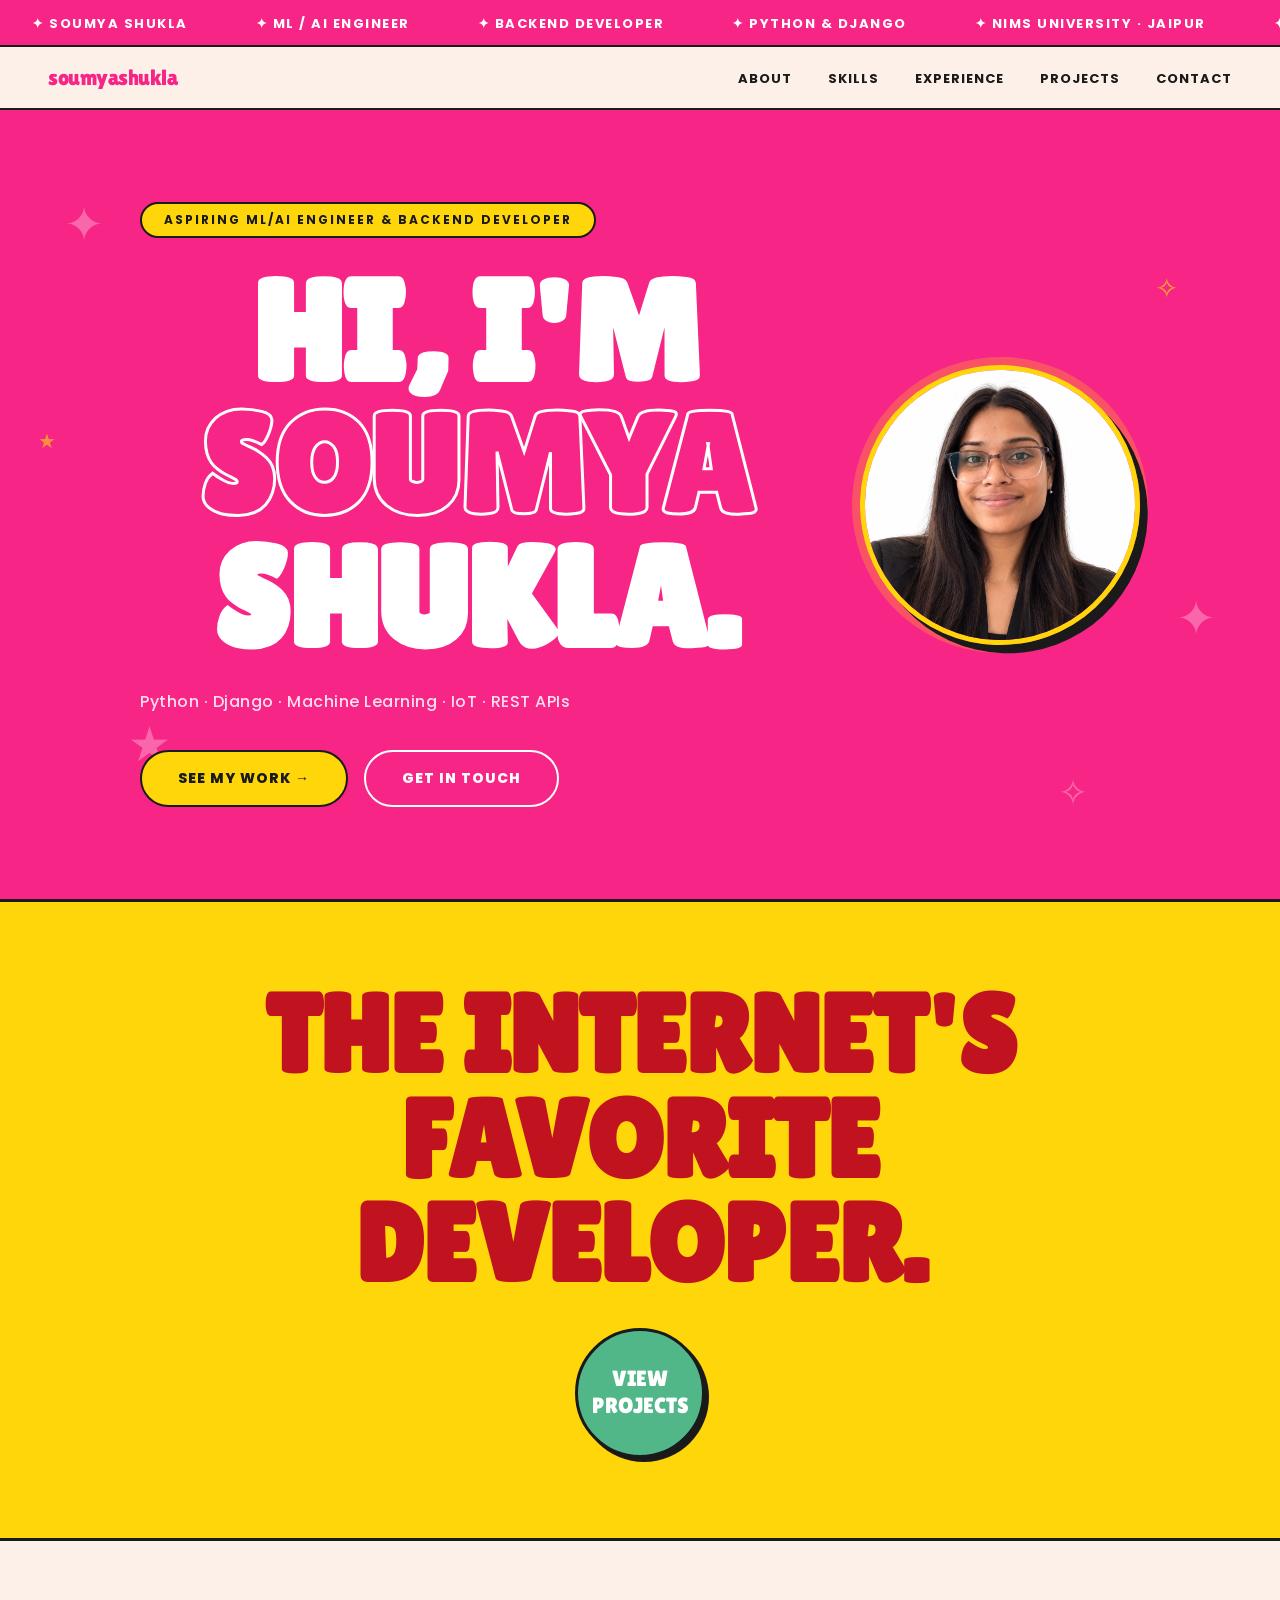
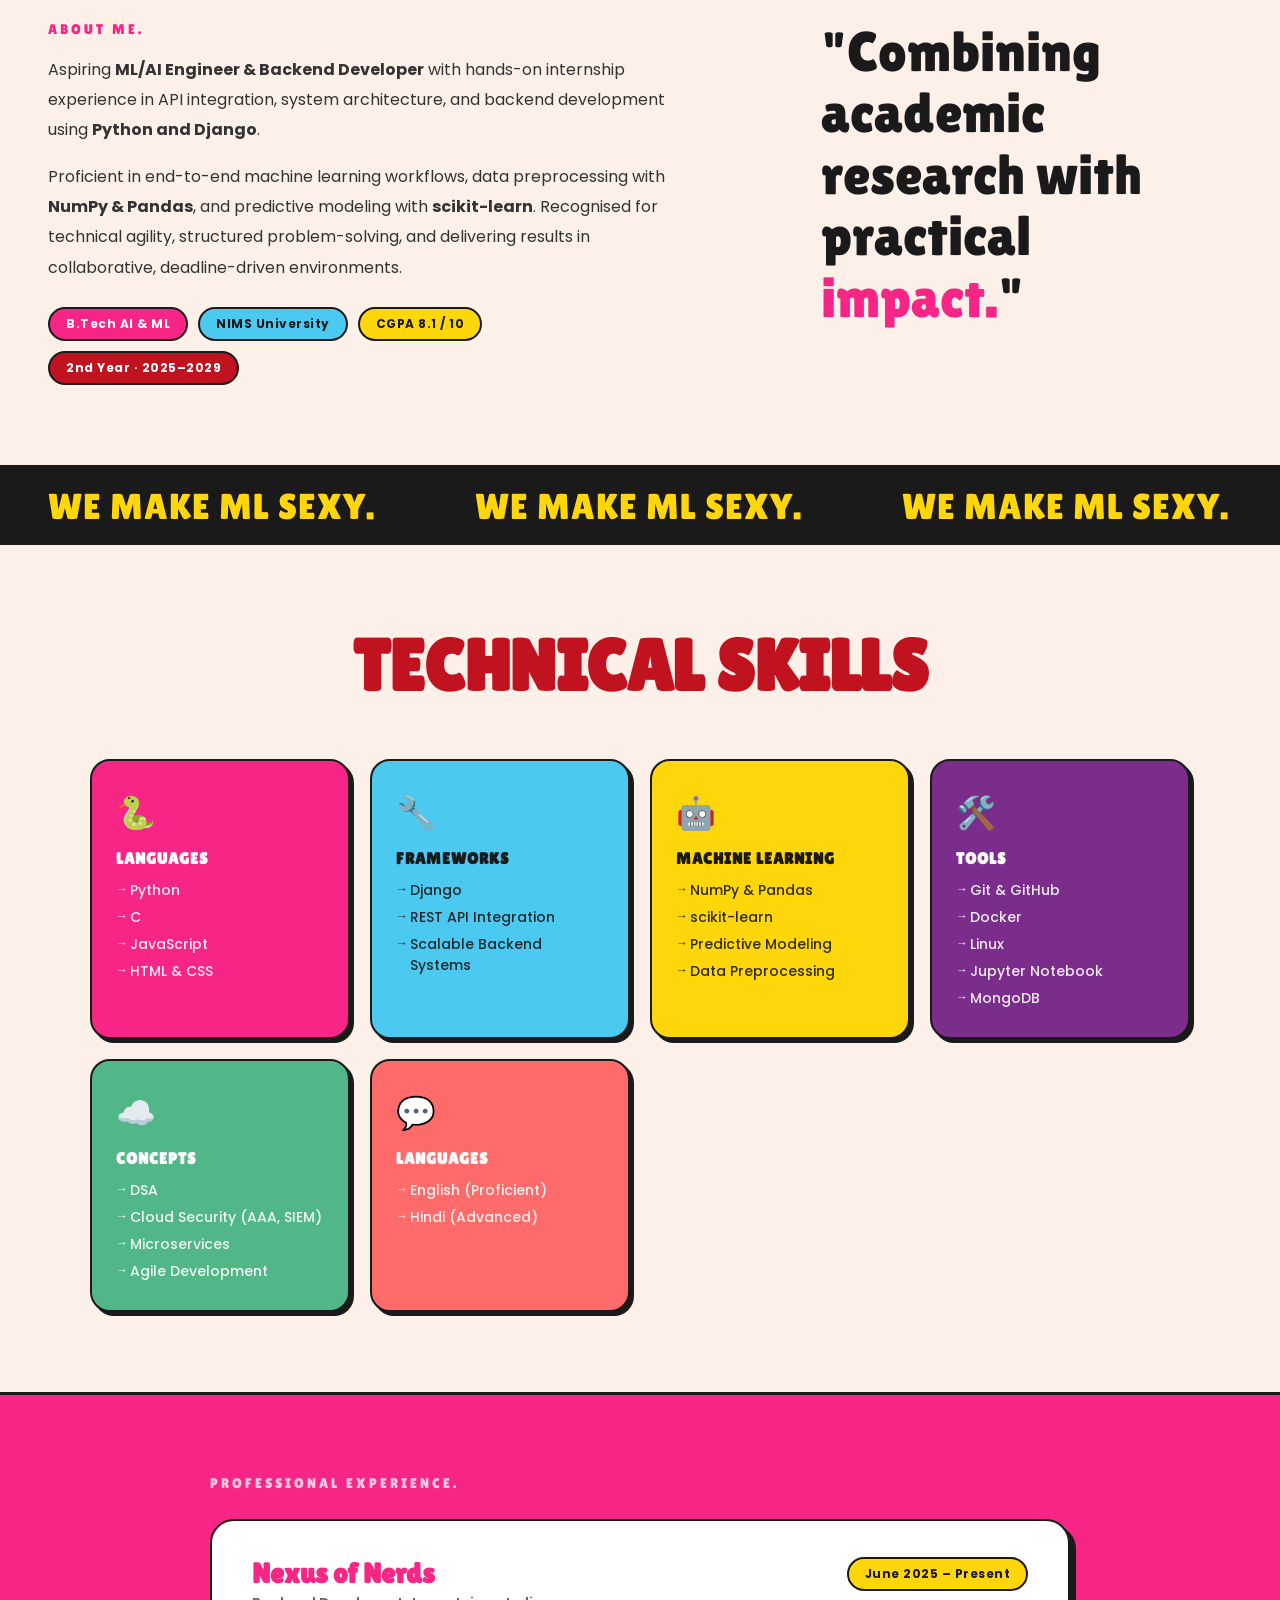
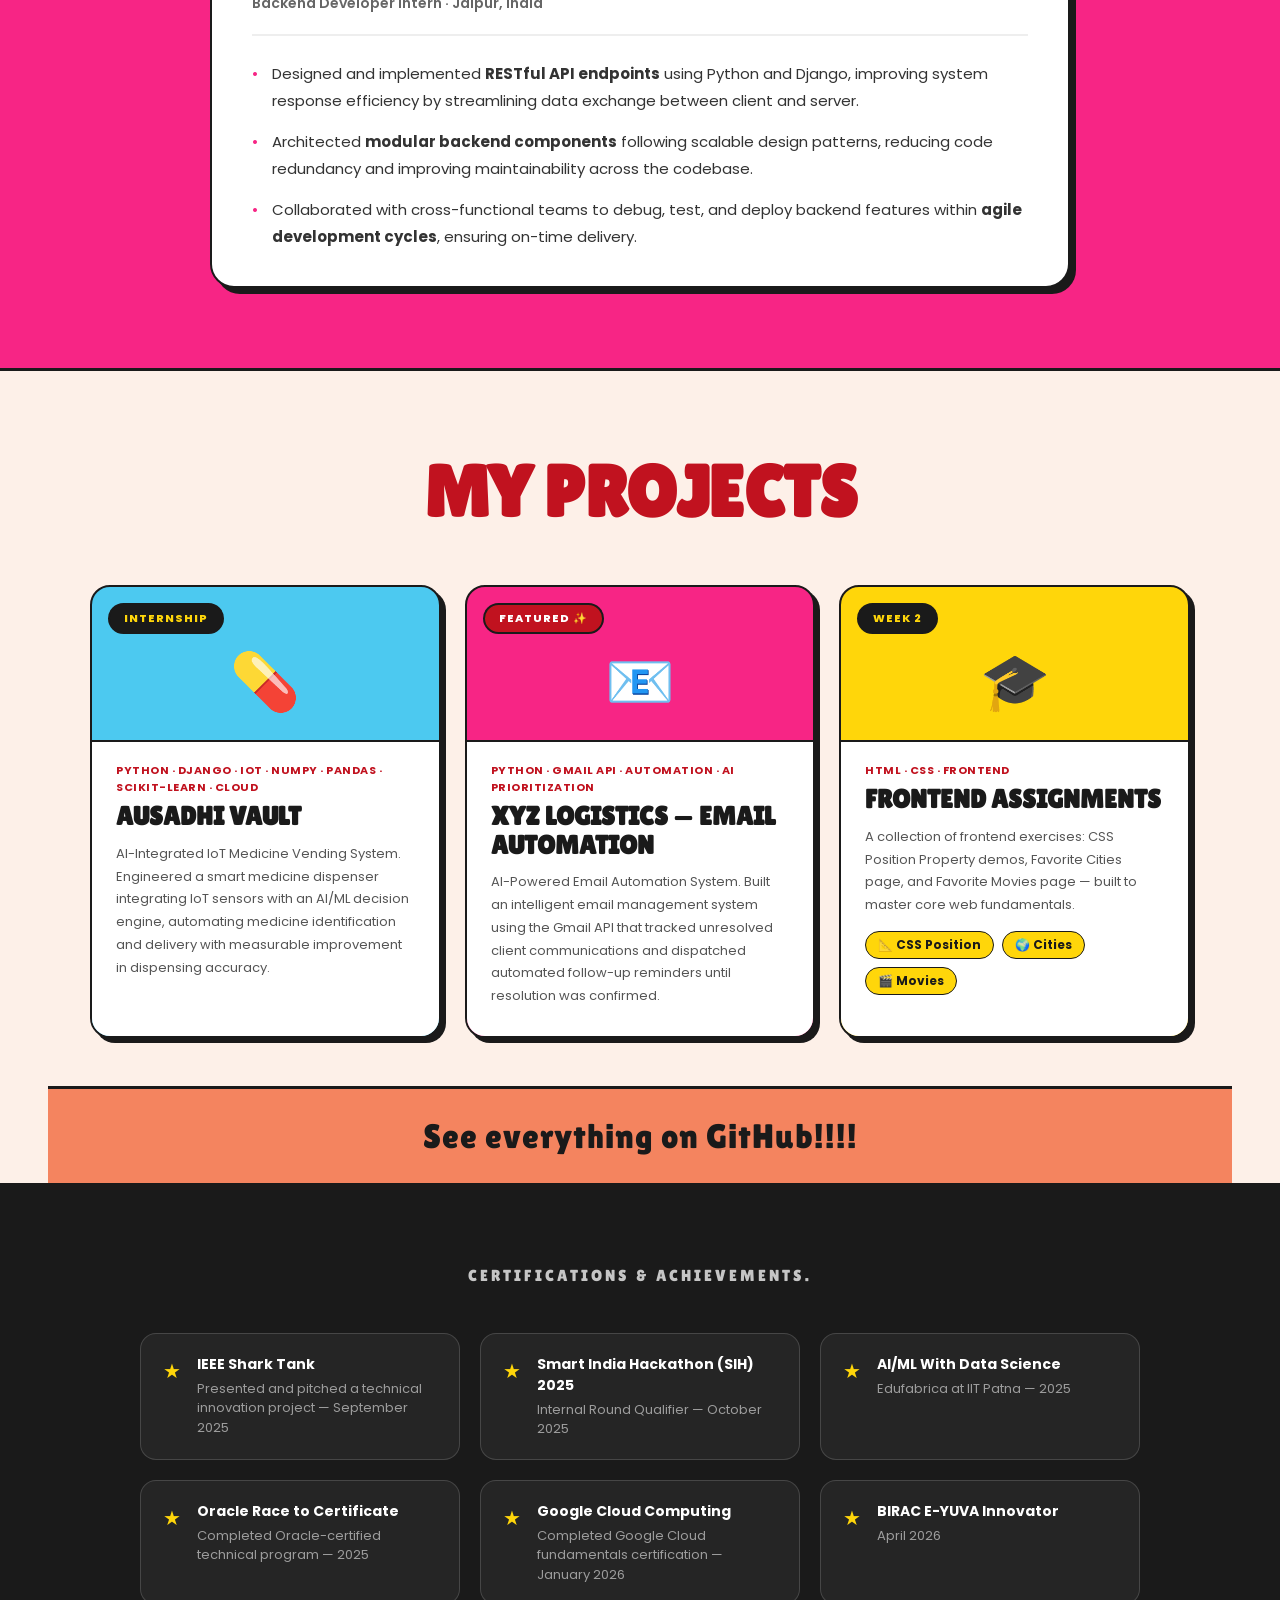
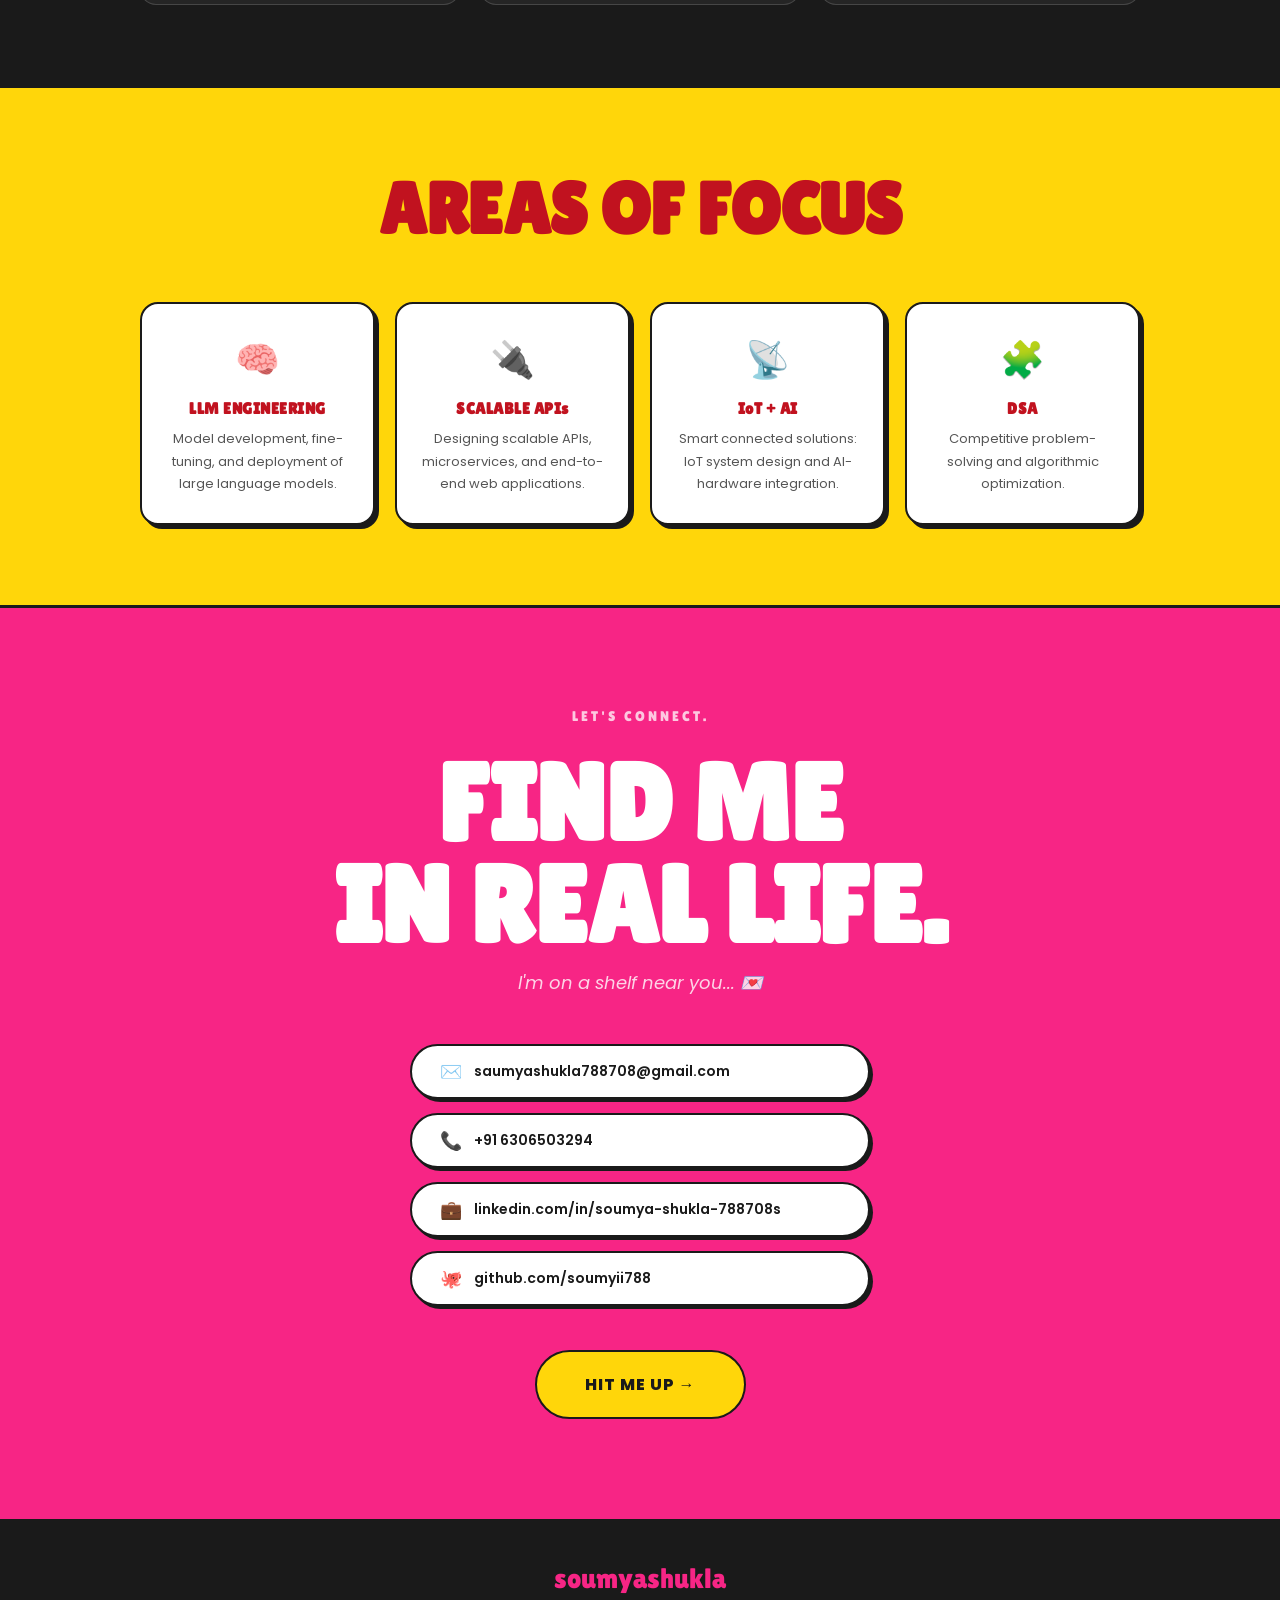
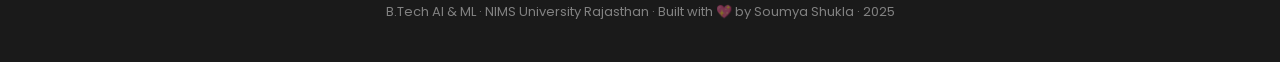
==== index.html @ 488d824e "📸 Add Soumya's profile photo to hero section" ====
<!DOCTYPE html>
<html lang="en">
<head>
    <meta charset="UTF-8">
    <meta name="viewport" content="width=device-width, initial-scale=1.0">
    <title>Soumya Shukla — ML/AI Engineer & Backend Dev</title>
    <link rel="preconnect" href="https://fonts.googleapis.com">
    <link rel="preconnect" href="https://fonts.gstatic.com" crossorigin>
    <link href="https://fonts.googleapis.com/css2?family=Lilita+One&family=Poppins:ital,wght@0,400;0,500;0,600;0,700;0,800;1,400&display=swap" rel="stylesheet">
    <link rel="stylesheet" href="StyleCss.css">
</head>
<body>

    <!-- ══ MARQUEE TICKER ══ -->
    <div class="ticker-wrap">
        <div class="ticker">
            <span>✦ SOUMYA SHUKLA</span>
            <span>✦ ML / AI ENGINEER</span>
            <span>✦ BACKEND DEVELOPER</span>
            <span>✦ PYTHON &amp; DJANGO</span>
            <span>✦ NIMS UNIVERSITY · JAIPUR</span>
            <span>✦ SIH 2025 QUALIFIER</span>
            <span>✦ IEEE SHARK TANK PRESENTER</span>
            <span>✦ SOUMYA SHUKLA</span>
            <span>✦ ML / AI ENGINEER</span>
            <span>✦ BACKEND DEVELOPER</span>
            <span>✦ PYTHON &amp; DJANGO</span>
            <span>✦ NIMS UNIVERSITY · JAIPUR</span>
            <span>✦ SIH 2025 QUALIFIER</span>
            <span>✦ IEEE SHARK TANK PRESENTER</span>
        </div>
    </div>

    <!-- ══ NAV ══ -->
    <nav class="main-nav">
        <a href="#" class="nav-logo">soumyashukla</a>
        <ul class="nav-links">
            <li><a href="#about">ABOUT</a></li>
            <li><a href="#skills">SKILLS</a></li>
            <li><a href="#experience">EXPERIENCE</a></li>
            <li><a href="#projects">PROJECTS</a></li>
            <li><a href="#contact">CONTACT</a></li>
        </ul>
    </nav>

    <!-- ══ HERO ══ -->
    <section class="hero">
        <div class="hero-inner">
            <div class="hero-content">
                <div class="hero-text">
                    <p class="hero-tag">ASPIRING ML/AI ENGINEER &amp; BACKEND DEVELOPER</p>
                    <h1 class="hero-heading">
                        <span class="line">HI, I'M</span>
                        <span class="line outline">SOUMYA</span>
                        <span class="line">SHUKLA.</span>
                    </h1>
                    <p class="hero-sub">Python · Django · Machine Learning · IoT · REST APIs</p>
                    <div class="hero-ctas">
                        <a href="#projects" class="btn-pill yellow">SEE MY WORK →</a>
                        <a href="#contact" class="btn-pill white-outline">GET IN TOUCH</a>
                    </div>
                </div>
                <div class="hero-photo-wrap">
                    <img src="soumya.png" alt="Soumya Shukla" class="hero-photo">
                </div>
            </div>
        </div>
        <div class="doodle-stars" aria-hidden="true">
            <span class="doodle d1">✦</span>
            <span class="doodle d2">✧</span>
            <span class="doodle d3">★</span>
            <span class="doodle d4">✦</span>
            <span class="doodle d5">✧</span>
            <span class="doodle d6">★</span>
        </div>
    </section>

    <!-- ══ YELLOW STATEMENT ══ -->
    <section class="statement-section">
        <h2 class="statement-heading">
            THE INTERNET'S<br>FAVORITE<br>DEVELOPER.
        </h2>
        <a href="#projects" class="shop-bubble">VIEW<br>PROJECTS</a>
    </section>

    <!-- ══ ABOUT ══ -->
    <section class="about-section" id="about">
        <div class="about-text-col">
            <p class="section-label">ABOUT ME.</p>
            <p class="about-body">
                Aspiring <strong>ML/AI Engineer &amp; Backend Developer</strong> with hands-on internship experience
                in API integration, system architecture, and backend development using <strong>Python and Django</strong>.
            </p>
            <p class="about-body">
                Proficient in end-to-end machine learning workflows, data preprocessing with
                <strong>NumPy &amp; Pandas</strong>, and predictive modeling with <strong>scikit-learn</strong>.
                Recognised for technical agility, structured problem-solving, and delivering results in
                collaborative, deadline-driven environments.
            </p>
            <div class="about-badges">
                <span class="badge pink">B.Tech AI &amp; ML</span>
                <span class="badge teal">NIMS University</span>
                <span class="badge yellow-dark">CGPA 8.1 / 10</span>
                <span class="badge red">2nd Year · 2025–2029</span>
            </div>
        </div>
        <div class="about-quote-col">
            <p class="big-quote">"Combining<br>academic<br>research with<br>practical<br><em>impact.</em>"</p>
        </div>
    </section>

    <!-- ══ DIVIDER MARQUEE ══ -->
    <div class="divider-marquee">
        <div class="divider-track">
            <span>WE MAKE ML SEXY.</span>
            <span>WE MAKE ML SEXY.</span>
            <span>WE MAKE ML SEXY.</span>
            <span>WE MAKE ML SEXY.</span>
            <span>WE MAKE ML SEXY.</span>
        </div>
    </div>

    <!-- ══ SKILLS ══ -->
    <section class="skills-section" id="skills">
        <h2 class="section-heading-dark">TECHNICAL SKILLS</h2>

        <div class="skills-grid">

            <div class="skill-card" style="--card-bg:#f72585; --card-text:#fff;">
                <div class="skill-icon">🐍</div>
                <h3>LANGUAGES</h3>
                <ul>
                    <li>Python</li>
                    <li>C</li>
                    <li>JavaScript</li>
                    <li>HTML &amp; CSS</li>
                </ul>
            </div>

            <div class="skill-card" style="--card-bg:#4cc9f0; --card-text:#1a1a1a;">
                <div class="skill-icon">🔧</div>
                <h3>FRAMEWORKS</h3>
                <ul>
                    <li>Django</li>
                    <li>REST API Integration</li>
                    <li>Scalable Backend Systems</li>
                </ul>
            </div>

            <div class="skill-card" style="--card-bg:#ffd60a; --card-text:#1a1a1a;">
                <div class="skill-icon">🤖</div>
                <h3>MACHINE LEARNING</h3>
                <ul>
                    <li>NumPy &amp; Pandas</li>
                    <li>scikit-learn</li>
                    <li>Predictive Modeling</li>
                    <li>Data Preprocessing</li>
                </ul>
            </div>

            <div class="skill-card" style="--card-bg:#7b2d8b; --card-text:#fff;">
                <div class="skill-icon">🛠️</div>
                <h3>TOOLS</h3>
                <ul>
                    <li>Git &amp; GitHub</li>
                    <li>Docker</li>
                    <li>Linux</li>
                    <li>Jupyter Notebook</li>
                    <li>MongoDB</li>
                </ul>
            </div>

            <div class="skill-card" style="--card-bg:#52b788; --card-text:#fff;">
                <div class="skill-icon">☁️</div>
                <h3>CONCEPTS</h3>
                <ul>
                    <li>DSA</li>
                    <li>Cloud Security (AAA, SIEM)</li>
                    <li>Microservices</li>
                    <li>Agile Development</li>
                </ul>
            </div>

            <div class="skill-card" style="--card-bg:#ff6b6b; --card-text:#fff;">
                <div class="skill-icon">💬</div>
                <h3>LANGUAGES</h3>
                <ul>
                    <li>English (Proficient)</li>
                    <li>Hindi (Advanced)</li>
                </ul>
            </div>

        </div>
    </section>

    <!-- ══ EXPERIENCE ══ -->
    <section class="experience-section" id="experience">
        <div class="experience-inner">
            <p class="section-label-light">PROFESSIONAL EXPERIENCE.</p>
            <div class="exp-card">
                <div class="exp-header">
                    <div>
                        <h3 class="exp-company">Nexus of Nerds</h3>
                        <p class="exp-role">Backend Developer Intern · Jaipur, India</p>
                    </div>
                    <span class="exp-date">June 2025 – Present</span>
                </div>
                <ul class="exp-bullets">
                    <li>Designed and implemented <strong>RESTful API endpoints</strong> using Python and Django, improving system response efficiency by streamlining data exchange between client and server.</li>
                    <li>Architected <strong>modular backend components</strong> following scalable design patterns, reducing code redundancy and improving maintainability across the codebase.</li>
                    <li>Collaborated with cross-functional teams to debug, test, and deploy backend features within <strong>agile development cycles</strong>, ensuring on-time delivery.</li>
                </ul>
            </div>
        </div>
    </section>

    <!-- ══ PROJECTS ══ -->
    <section class="projects-section" id="projects">
        <h2 class="section-heading-dark">MY PROJECTS</h2>
        <div class="projects-grid">

            <div class="project-card" style="--card-bg:#4cc9f0;">
                <div class="card-badge new">INTERNSHIP</div>
                <div class="card-emoji-big">💊</div>
                <div class="card-body">
                    <p class="card-sub">Python · Django · IoT · NumPy · Pandas · scikit-learn · Cloud</p>
                    <h3 class="card-title">AUSADHI VAULT</h3>
                    <p class="card-desc">AI-Integrated IoT Medicine Vending System. Engineered a smart medicine dispenser integrating IoT sensors with an AI/ML decision engine, automating medicine identification and delivery with measurable improvement in dispensing accuracy.</p>
                </div>
            </div>

            <div class="project-card" style="--card-bg:#f72585;">
                <div class="card-badge bestseller">FEATURED ✨</div>
                <div class="card-emoji-big">📧</div>
                <div class="card-body">
                    <p class="card-sub">Python · Gmail API · Automation · AI Prioritization</p>
                    <h3 class="card-title">XYZ LOGISTICS — EMAIL AUTOMATION</h3>
                    <p class="card-desc">AI-Powered Email Automation System. Built an intelligent email management system using the Gmail API that tracked unresolved client communications and dispatched automated follow-up reminders until resolution was confirmed.</p>
                </div>
            </div>

            <div class="project-card" style="--card-bg:#ffd60a;">
                <div class="card-badge new">WEEK 2</div>
                <div class="card-emoji-big">🎓</div>
                <div class="card-body">
                    <p class="card-sub">HTML · CSS · Frontend</p>
                    <h3 class="card-title">FRONTEND ASSIGNMENTS</h3>
                    <p class="card-desc">A collection of frontend exercises: CSS Position Property demos, Favorite Cities page, and Favorite Movies page — built to master core web fundamentals.</p>
                    <div class="card-links">
                        <a href="Week_2/CSSPosition.html">📐 CSS Position</a>
                        <a href="Week_2/city.html">🌍 Cities</a>
                        <a href="Week_2/Html_1.html">🎬 Movies</a>
                    </div>
                </div>
            </div>

        </div>

        <a href="https://github.com/soumyii788" target="_blank" rel="noopener noreferrer" class="btn-full-orange">
            See everything on GitHub!!!!
        </a>
    </section>

    <!-- ══ CERTIFICATIONS ══ -->
    <section class="certs-section">
        <p class="section-label-light">CERTIFICATIONS &amp; ACHIEVEMENTS.</p>
        <div class="certs-grid">
            <div class="cert-item">
                <span class="cert-star">★</span>
                <div>
                    <strong>IEEE Shark Tank</strong>
                    <p>Presented and pitched a technical innovation project — September 2025</p>
                </div>
            </div>
            <div class="cert-item">
                <span class="cert-star">★</span>
                <div>
                    <strong>Smart India Hackathon (SIH) 2025</strong>
                    <p>Internal Round Qualifier — October 2025</p>
                </div>
            </div>
            <div class="cert-item">
                <span class="cert-star">★</span>
                <div>
                    <strong>AI/ML With Data Science</strong>
                    <p>Edufabrica at IIT Patna — 2025</p>
                </div>
            </div>
            <div class="cert-item">
                <span class="cert-star">★</span>
                <div>
                    <strong>Oracle Race to Certificate</strong>
                    <p>Completed Oracle-certified technical program — 2025</p>
                </div>
            </div>
            <div class="cert-item">
                <span class="cert-star">★</span>
                <div>
                    <strong>Google Cloud Computing</strong>
                    <p>Completed Google Cloud fundamentals certification — January 2026</p>
                </div>
            </div>
            <div class="cert-item">
                <span class="cert-star">★</span>
                <div>
                    <strong>BIRAC E-YUVA Innovator</strong>
                    <p>April 2026</p>
                </div>
            </div>
        </div>
    </section>

    <!-- ══ INTERESTS ══ -->
    <section class="interests-section">
        <h2 class="section-heading-dark">AREAS OF FOCUS</h2>
        <div class="interests-grid">
            <div class="interest-card">
                <span class="interest-icon">🧠</span>
                <h4>LLM ENGINEERING</h4>
                <p>Model development, fine-tuning, and deployment of large language models.</p>
            </div>
            <div class="interest-card">
                <span class="interest-icon">🔌</span>
                <h4>SCALABLE APIs</h4>
                <p>Designing scalable APIs, microservices, and end-to-end web applications.</p>
            </div>
            <div class="interest-card">
                <span class="interest-icon">📡</span>
                <h4>IoT + AI</h4>
                <p>Smart connected solutions: IoT system design and AI-hardware integration.</p>
            </div>
            <div class="interest-card">
                <span class="interest-icon">🧩</span>
                <h4>DSA</h4>
                <p>Competitive problem-solving and algorithmic optimization.</p>
            </div>
        </div>
    </section>

    <!-- ══ CONTACT ══ -->
    <section class="contact-section" id="contact">
        <p class="section-label-light">LET'S CONNECT.</p>
        <h2 class="contact-heading">FIND ME<br>IN REAL LIFE.</h2>
        <p class="contact-sub">I'm on a shelf near you... 💌</p>
        <div class="contact-links">
            <a href="mailto:saumyashukla788708@gmail.com" class="contact-item">
                <span class="ci-icon">✉️</span>
                <span>saumyashukla788708@gmail.com</span>
            </a>
            <a href="tel:+916306503294" class="contact-item">
                <span class="ci-icon">📞</span>
                <span>+91 6306503294</span>
            </a>
            <a href="https://linkedin.com/in/soumya-shukla-788708s" target="_blank" rel="noopener noreferrer" class="contact-item">
                <span class="ci-icon">💼</span>
                <span>linkedin.com/in/soumya-shukla-788708s</span>
            </a>
            <a href="https://github.com/soumyii788" target="_blank" rel="noopener noreferrer" class="contact-item">
                <span class="ci-icon">🐙</span>
                <span>github.com/soumyii788</span>
            </a>
        </div>
        <a href="mailto:saumyashukla788708@gmail.com" class="btn-pill yellow large">HIT ME UP →</a>
    </section>

    <!-- ══ FOOTER ══ -->
    <footer class="site-footer">
        <p class="footer-logo">soumyashukla</p>
        <p class="footer-copy">B.Tech AI &amp; ML · NIMS University Rajasthan · Built with 💖 by Soumya Shukla · 2025</p>
    </footer>

</body>
</html>
---- StyleCss.css ----
/* ══════════════════════════════════════════
   SOUMYA SHUKLA PORTFOLIO
   Aesthetic: goodgirlsnacks.com energy 💅
   ══════════════════════════════════════════ */

/* ── Variables ── */
:root {
    --pink:       #f72585;
    --pink-light: #ff8fab;
    --yellow:     #ffd60a;
    --cream:      #fdf0e8;
    --dark-red:   #c1121f;
    --teal:       #4cc9f0;
    --purple:     #7b2d8b;
    --green:      #52b788;
    --dark:       #1a1a1a;
    --white:      #ffffff;
    --off-white:  #fffcf9;
}

/* ── Reset ── */
*, *::before, *::after { box-sizing: border-box; margin: 0; padding: 0; }
html { scroll-behavior: smooth; }

body {
    font-family: 'Poppins', sans-serif;
    background: var(--off-white);
    color: var(--dark);
    overflow-x: hidden;
}

/* ══ MARQUEE TICKER ══ */
.ticker-wrap {
    background: var(--pink);
    overflow: hidden;
    white-space: nowrap;
    padding: 10px 0;
    position: sticky;
    top: 0;
    z-index: 1000;
    border-bottom: 2px solid var(--dark);
}

.ticker {
    display: inline-block;
    animation: ticker-scroll 30s linear infinite;
}

.ticker span {
    font-family: 'Poppins', sans-serif;
    font-weight: 700;
    font-size: 13px;
    letter-spacing: 1.5px;
    color: var(--white);
    padding: 0 32px;
    text-transform: uppercase;
}

@keyframes ticker-scroll {
    0%   { transform: translateX(0); }
    100% { transform: translateX(-50%); }
}

/* ══ NAV ══ */
.main-nav {
    display: flex;
    align-items: center;
    justify-content: space-between;
    padding: 18px 48px;
    background: var(--cream);
    border-bottom: 2px solid var(--dark);
    position: sticky;
    top: 41px;
    z-index: 999;
}

.nav-logo {
    font-family: 'Lilita One', sans-serif;
    font-size: 22px;
    color: var(--pink);
    text-decoration: none;
    letter-spacing: -0.5px;
}

.nav-links {
    display: flex;
    list-style: none;
    gap: 36px;
}

.nav-links a {
    font-family: 'Poppins', sans-serif;
    font-weight: 700;
    font-size: 13px;
    letter-spacing: 1px;
    color: var(--dark);
    text-decoration: none;
    transition: color 0.2s;
}

.nav-links a:hover,
.nav-links a.active {
    color: var(--pink);
}

/* ══ HERO ══ */
.hero {
    background: var(--pink);
    min-height: 88vh;
    display: flex;
    align-items: center;
    justify-content: center;
    text-align: center;
    padding: 80px 24px;
    position: relative;
    overflow: hidden;
    border-bottom: 3px solid var(--dark);
}

.hero-inner {
    position: relative;
    z-index: 2;
    max-width: 1000px;
    width: 100%;
}

/* Hero flex layout with photo */
.hero-content {
    display: flex;
    align-items: center;
    justify-content: space-between;
    gap: 48px;
    flex-wrap: wrap;
}

.hero-text {
    flex: 1 1 400px;
    text-align: left;
}

/* Override text-align for hero elements when photo is present */
.hero-content .hero-tag  { text-align: left; }
.hero-content .hero-ctas { justify-content: flex-start; }

/* Photo */
.hero-photo-wrap {
    flex-shrink: 0;
    position: relative;
    z-index: 3;
}

.hero-photo {
    width: 280px;
    height: 280px;
    object-fit: cover;
    object-position: top center;
    border-radius: 50%;
    border: 5px solid var(--yellow);
    box-shadow:
        8px 8px 0 var(--dark),
        0 0 0 8px rgba(255,214,10,0.25);
    display: block;
    transform: rotate(2deg);
    transition: transform 0.3s ease;
}

.hero-photo:hover {
    transform: rotate(-2deg) scale(1.04);
}



.hero-tag {
    display: inline-block;
    background: var(--yellow);
    color: var(--dark);
    font-weight: 700;
    font-size: 12px;
    letter-spacing: 2px;
    text-transform: uppercase;
    padding: 7px 22px;
    border-radius: 99px;
    border: 2px solid var(--dark);
    margin-bottom: 28px;
}

.hero-heading {
    font-family: 'Lilita One', sans-serif;
    display: flex;
    flex-direction: column;
    align-items: center;
    line-height: 0.95;
    margin-bottom: 24px;
}

.hero-heading .line {
    font-size: clamp(64px, 14vw, 140px);
    color: var(--white);
    display: block;
    -webkit-text-stroke: 2px var(--white);
}

.hero-heading .line.outline {
    color: transparent;
    -webkit-text-stroke: 3px var(--white);
}

.hero-sub {
    font-size: 16px;
    font-weight: 500;
    color: rgba(255,255,255,0.85);
    letter-spacing: 0.5px;
    margin-bottom: 36px;
}

.hero-ctas {
    display: flex;
    gap: 16px;
    justify-content: center;
    flex-wrap: wrap;
}

/* ── Doodle Stars ── */
.doodle-stars { position: absolute; inset: 0; pointer-events: none; z-index: 1; }

.doodle {
    position: absolute;
    font-size: clamp(24px, 5vw, 48px);
    color: rgba(255,255,255,0.3);
    animation: spin-float 8s ease-in-out infinite;
}
.d1 { top: 10%; left: 5%;  animation-delay: 0s; }
.d2 { top: 20%; right: 8%; animation-delay: 1.5s; font-size: 28px; color: var(--yellow); opacity: 0.7; }
.d3 { bottom: 15%; left: 10%; animation-delay: 3s; }
.d4 { top: 60%; right: 5%; animation-delay: 2s; }
.d5 { bottom: 10%; right: 15%; animation-delay: 0.8s; font-size: 36px; }
.d6 { top: 40%; left: 3%;  animation-delay: 4s; font-size: 20px; color: var(--yellow); opacity: 0.6; }

@keyframes spin-float {
    0%,100% { transform: translateY(0) rotate(0deg); }
    50%      { transform: translateY(-20px) rotate(20deg); }
}

/* ══ BUTTONS ══ */
.btn-pill {
    display: inline-block;
    font-family: 'Poppins', sans-serif;
    font-weight: 800;
    font-size: 14px;
    letter-spacing: 1px;
    text-transform: uppercase;
    text-decoration: none;
    padding: 16px 36px;
    border-radius: 99px;
    border: 2.5px solid var(--dark);
    transition: transform 0.2s ease, box-shadow 0.2s ease;
    cursor: pointer;
}

.btn-pill.yellow {
    background: var(--yellow);
    color: var(--dark);
}

.btn-pill.pink {
    background: var(--pink);
    color: var(--white);
}

.btn-pill.white-outline {
    background: transparent;
    color: var(--white);
    border-color: var(--white);
}

.btn-pill.large {
    font-size: 16px;
    padding: 20px 48px;
}

.btn-pill:hover {
    transform: scale(1.05) translateY(-3px);
    box-shadow: 4px 4px 0 var(--dark);
}

/* Full-width orange CTA bar */
.btn-full-orange {
    display: block;
    width: 100%;
    background: #f4845f;
    color: var(--dark);
    font-family: 'Lilita One', sans-serif;
    font-size: clamp(22px, 4vw, 34px);
    letter-spacing: 1px;
    text-align: center;
    text-decoration: none;
    padding: 28px 20px;
    border-top: 3px solid var(--dark);
    transition: background 0.2s, letter-spacing 0.2s;
    margin-top: 48px;
}

.btn-full-orange:hover {
    background: #e76f51;
    letter-spacing: 2px;
}

/* ══ YELLOW STATEMENT SECTION ══ */
.statement-section {
    background: var(--yellow);
    padding: 80px 24px;
    text-align: center;
    border-bottom: 3px solid var(--dark);
    position: relative;
    display: flex;
    flex-direction: column;
    align-items: center;
    gap: 32px;
}

.statement-heading {
    font-family: 'Lilita One', sans-serif;
    font-size: clamp(52px, 11vw, 110px);
    color: var(--dark-red);
    line-height: 0.95;
    letter-spacing: -1px;
}

.shop-bubble {
    display: inline-flex;
    align-items: center;
    justify-content: center;
    width: 130px;
    height: 130px;
    border-radius: 50%;
    background: var(--green);
    border: 3px solid var(--dark);
    font-family: 'Lilita One', sans-serif;
    font-size: 22px;
    color: var(--white);
    text-align: center;
    line-height: 1.2;
    text-decoration: none;
    transition: transform 0.2s ease, box-shadow 0.2s ease;
    box-shadow: 4px 4px 0 var(--dark);
}

.shop-bubble:hover {
    transform: scale(1.08) rotate(-5deg);
    box-shadow: 6px 6px 0 var(--dark);
}

/* ══ ABOUT SECTION ══ */
.about-section {
    background: var(--cream);
    padding: 80px 48px;
    display: flex;
    gap: 60px;
    align-items: flex-start;
    border-bottom: 3px solid var(--dark);
    flex-wrap: wrap;
}

.about-text-col {
    flex: 1 1 400px;
}

.section-label {
    font-family: 'Lilita One', sans-serif;
    font-size: 14px;
    letter-spacing: 3px;
    text-transform: uppercase;
    color: var(--pink);
    margin-bottom: 18px;
}

.about-body {
    font-size: 16px;
    line-height: 1.9;
    color: #333;
    margin-bottom: 16px;
}

.about-badges {
    display: flex;
    flex-wrap: wrap;
    gap: 10px;
    margin-top: 24px;
}

.badge {
    display: inline-block;
    font-weight: 700;
    font-size: 12px;
    letter-spacing: 0.5px;
    padding: 6px 16px;
    border-radius: 99px;
    border: 2px solid var(--dark);
}

.badge.pink       { background: var(--pink);    color: var(--white); }
.badge.teal       { background: var(--teal);    color: var(--dark); }
.badge.yellow-dark { background: var(--yellow); color: var(--dark); }
.badge.red        { background: var(--dark-red); color: var(--white); }

.about-quote-col {
    flex: 1 1 280px;
    display: flex;
    align-items: center;
    justify-content: center;
}

.big-quote {
    font-family: 'Lilita One', sans-serif;
    font-size: clamp(32px, 5vw, 56px);
    line-height: 1.1;
    color: var(--dark);
}

.big-quote em {
    color: var(--pink);
    font-style: normal;
}

/* ══ DIVIDER MARQUEE ══ */
.divider-marquee {
    background: var(--dark);
    overflow: hidden;
    padding: 16px 0;
    border-top: 2px solid var(--dark);
    border-bottom: 2px solid var(--dark);
}

.divider-track {
    display: inline-block;
    white-space: nowrap;
    animation: ticker-scroll 18s linear infinite;
}

.divider-track span {
    font-family: 'Lilita One', sans-serif;
    font-size: clamp(22px, 4vw, 36px);
    color: var(--yellow);
    padding: 0 48px;
    letter-spacing: 1px;
}

/* ══ SKILLS ══ */
.skills-section {
    background: var(--cream);
    padding: 80px 48px;
    border-bottom: 3px solid var(--dark);
}

.section-heading-dark {
    font-family: 'Lilita One', sans-serif;
    font-size: clamp(36px, 7vw, 72px);
    color: var(--dark-red);
    text-align: center;
    margin-bottom: 52px;
    letter-spacing: -0.5px;
}

.skills-grid {
    display: grid;
    grid-template-columns: repeat(auto-fill, minmax(240px, 1fr));
    gap: 20px;
    max-width: 1100px;
    margin: 0 auto;
}

.skill-card {
    background: var(--card-bg, var(--pink));
    color: var(--card-text, #fff);
    border: 2.5px solid var(--dark);
    border-radius: 20px;
    padding: 28px 24px;
    text-align: left;
    box-shadow: 4px 4px 0 var(--dark);
    transition: transform 0.2s ease, box-shadow 0.2s ease;
}

.skill-card:hover {
    transform: translate(-3px, -3px);
    box-shadow: 7px 7px 0 var(--dark);
}

.skill-icon {
    font-size: 32px;
    margin-bottom: 12px;
}

.skill-card h3 {
    font-family: 'Lilita One', sans-serif;
    font-size: 16px;
    letter-spacing: 1px;
    margin-bottom: 12px;
}

.skill-card ul {
    list-style: none;
    display: flex;
    flex-direction: column;
    gap: 6px;
}

.skill-card li {
    font-size: 14px;
    font-weight: 500;
    opacity: 0.9;
    padding-left: 14px;
    position: relative;
}

.skill-card li::before {
    content: '→';
    position: absolute;
    left: 0;
    font-size: 12px;
}

/* ══ EXPERIENCE ══ */
.experience-section {
    background: var(--pink);
    padding: 80px 48px;
    border-bottom: 3px solid var(--dark);
}

.experience-inner {
    max-width: 860px;
    margin: 0 auto;
}

.section-label-light {
    font-family: 'Lilita One', sans-serif;
    font-size: 14px;
    letter-spacing: 3px;
    text-transform: uppercase;
    color: rgba(255,255,255,0.75);
    margin-bottom: 28px;
    display: block;
}

.exp-card {
    background: var(--white);
    border: 2.5px solid var(--dark);
    border-radius: 24px;
    padding: 36px 40px;
    box-shadow: 6px 6px 0 var(--dark);
}

.exp-header {
    display: flex;
    justify-content: space-between;
    align-items: flex-start;
    flex-wrap: wrap;
    gap: 12px;
    margin-bottom: 24px;
    padding-bottom: 20px;
    border-bottom: 2px solid #eee;
}

.exp-company {
    font-family: 'Lilita One', sans-serif;
    font-size: 28px;
    color: var(--pink);
}

.exp-role {
    font-size: 14px;
    font-weight: 600;
    color: #666;
    margin-top: 4px;
}

.exp-date {
    display: inline-block;
    background: var(--yellow);
    color: var(--dark);
    font-weight: 700;
    font-size: 12px;
    letter-spacing: 0.5px;
    padding: 6px 16px;
    border-radius: 99px;
    border: 2px solid var(--dark);
    white-space: nowrap;
    flex-shrink: 0;
}

.exp-bullets {
    list-style: none;
    display: flex;
    flex-direction: column;
    gap: 14px;
}

.exp-bullets li {
    font-size: 15px;
    line-height: 1.8;
    color: #333;
    padding-left: 20px;
    position: relative;
}

.exp-bullets li::before {
    content: '•';
    position: absolute;
    left: 0;
    color: var(--pink);
    font-size: 18px;
    line-height: 1.5;
}

/* ══ PROJECTS ══ */
.projects-section {
    background: var(--cream);
    padding: 80px 48px 0;
    border-bottom: 3px solid var(--dark);
}

.projects-grid {
    display: grid;
    grid-template-columns: repeat(auto-fill, minmax(300px, 1fr));
    gap: 24px;
    max-width: 1100px;
    margin: 0 auto;
}

.project-card {
    background: var(--card-bg, var(--teal));
    border: 2.5px solid var(--dark);
    border-radius: 20px;
    padding: 0;
    overflow: hidden;
    box-shadow: 5px 5px 0 var(--dark);
    transition: transform 0.2s ease, box-shadow 0.2s ease;
    text-decoration: none;
    color: var(--dark);
    display: flex;
    flex-direction: column;
    position: relative;
}

.project-card:hover {
    transform: translate(-4px, -4px);
    box-shadow: 9px 9px 0 var(--dark);
}

.card-badge {
    position: absolute;
    top: 16px;
    left: 16px;
    font-family: 'Poppins', sans-serif;
    font-weight: 800;
    font-size: 11px;
    letter-spacing: 1px;
    text-transform: uppercase;
    padding: 5px 14px;
    border-radius: 99px;
    border: 2px solid var(--dark);
    z-index: 2;
}

.card-badge.new {
    background: var(--dark);
    color: var(--yellow);
}

.card-badge.bestseller {
    background: var(--dark-red);
    color: var(--white);
}

.card-emoji-big {
    font-size: 56px;
    text-align: center;
    padding: 52px 24px 16px;
}

.card-body {
    background: var(--white);
    border-top: 2.5px solid var(--dark);
    padding: 20px 24px 28px;
    flex: 1;
}

.card-sub {
    font-size: 11px;
    font-weight: 700;
    letter-spacing: 0.5px;
    color: var(--dark-red);
    text-transform: uppercase;
    margin-bottom: 6px;
}

.card-title {
    font-family: 'Lilita One', sans-serif;
    font-size: clamp(20px, 3vw, 26px);
    color: var(--dark);
    line-height: 1.1;
    margin-bottom: 12px;
}

.card-desc {
    font-size: 13px;
    line-height: 1.75;
    color: #555;
}

.card-links {
    display: flex;
    flex-wrap: wrap;
    gap: 8px;
    margin-top: 14px;
}

.card-links a {
    font-size: 12px;
    font-weight: 700;
    color: var(--dark);
    background: var(--yellow);
    padding: 4px 12px;
    border-radius: 99px;
    border: 1.5px solid var(--dark);
    text-decoration: none;
    transition: background 0.2s;
}

.card-links a:hover {
    background: var(--pink);
    color: var(--white);
}

/* ══ CERTIFICATIONS ══ */
.certs-section {
    background: var(--dark);
    padding: 80px 48px;
    border-bottom: 3px solid var(--dark);
}

.certs-section .section-label-light {
    text-align: center;
    font-size: 16px;
    margin-bottom: 48px;
}

.certs-grid {
    display: grid;
    grid-template-columns: repeat(auto-fill, minmax(300px, 1fr));
    gap: 20px;
    max-width: 1000px;
    margin: 0 auto;
}

.cert-item {
    display: flex;
    align-items: flex-start;
    gap: 16px;
    background: rgba(255,255,255,0.05);
    border: 1.5px solid rgba(255,255,255,0.15);
    border-radius: 16px;
    padding: 20px 22px;
    transition: background 0.2s, border-color 0.2s;
}

.cert-item:hover {
    background: rgba(247, 37, 133, 0.15);
    border-color: var(--pink);
}

.cert-star {
    font-size: 20px;
    color: var(--yellow);
    flex-shrink: 0;
    margin-top: 2px;
}

.cert-item strong {
    display: block;
    font-size: 14px;
    font-weight: 700;
    color: var(--white);
    margin-bottom: 4px;
}

.cert-item p {
    font-size: 13px;
    color: rgba(255,255,255,0.55);
    line-height: 1.5;
}

/* ══ INTERESTS ══ */
.interests-section {
    background: var(--yellow);
    padding: 80px 48px;
    border-bottom: 3px solid var(--dark);
}

.interests-grid {
    display: grid;
    grid-template-columns: repeat(auto-fill, minmax(220px, 1fr));
    gap: 20px;
    max-width: 1000px;
    margin: 0 auto;
}

.interest-card {
    background: var(--white);
    border: 2.5px solid var(--dark);
    border-radius: 18px;
    padding: 28px 22px;
    text-align: center;
    box-shadow: 4px 4px 0 var(--dark);
    transition: transform 0.2s ease, box-shadow 0.2s ease;
}

.interest-card:hover {
    transform: translate(-3px, -3px);
    box-shadow: 7px 7px 0 var(--dark);
}

.interest-icon {
    font-size: 36px;
    display: block;
    margin-bottom: 12px;
}

.interest-card h4 {
    font-family: 'Lilita One', sans-serif;
    font-size: 16px;
    color: var(--dark-red);
    letter-spacing: 0.5px;
    margin-bottom: 10px;
}

.interest-card p {
    font-size: 13px;
    line-height: 1.7;
    color: #555;
}

/* ══ CONTACT ══ */
.contact-section {
    background: var(--pink);
    padding: 100px 24px;
    text-align: center;
    border-bottom: 3px solid var(--dark);
}

.contact-heading {
    font-family: 'Lilita One', sans-serif;
    font-size: clamp(52px, 11vw, 108px);
    color: var(--white);
    line-height: 0.95;
    margin: 16px 0 12px;
}

.contact-sub {
    font-size: 18px;
    color: rgba(255,255,255,0.8);
    font-style: italic;
    margin-bottom: 48px;
}

.contact-links {
    display: flex;
    flex-direction: column;
    gap: 14px;
    align-items: center;
    margin-bottom: 44px;
}

.contact-item {
    display: flex;
    align-items: center;
    gap: 12px;
    background: var(--white);
    border: 2px solid var(--dark);
    border-radius: 99px;
    padding: 12px 28px;
    font-size: 14px;
    font-weight: 600;
    color: var(--dark);
    text-decoration: none;
    box-shadow: 3px 3px 0 var(--dark);
    transition: transform 0.2s, box-shadow 0.2s, background 0.2s;
    max-width: 460px;
    width: 100%;
}

.contact-item:hover {
    transform: translate(-2px, -2px);
    box-shadow: 5px 5px 0 var(--dark);
    background: var(--yellow);
}

.ci-icon { font-size: 18px; }

/* ══ FOOTER ══ */
.site-footer {
    background: var(--dark);
    padding: 40px 48px;
    text-align: center;
}

.footer-logo {
    font-family: 'Lilita One', sans-serif;
    font-size: 28px;
    color: var(--pink);
    margin-bottom: 8px;
}

.footer-copy {
    font-size: 13px;
    color: rgba(255,255,255,0.45);
}

/* ══ RESPONSIVE ══ */
@media (max-width: 768px) {
    .main-nav { padding: 14px 20px; }
    .nav-links { gap: 18px; }
    .nav-links a { font-size: 11px; }

    .hero { min-height: auto; padding: 60px 20px; }

    .hero-content { flex-direction: column-reverse; align-items: center; text-align: center; }
    .hero-text { text-align: center; }
    .hero-content .hero-tag  { text-align: center; }
    .hero-content .hero-ctas { justify-content: center; }
    .hero-photo { width: 200px; height: 200px; }


    .about-section {
        flex-direction: column;
        padding: 60px 24px;
    }
    .about-quote-col { display: none; }

    .skills-section,
    .projects-section,
    .certs-section,
    .interests-section,
    .experience-section { padding: 60px 20px; }

    .exp-card { padding: 24px 20px; }

    .contact-section { padding: 70px 20px; }
    .contact-item { font-size: 13px; padding: 10px 20px; }
}
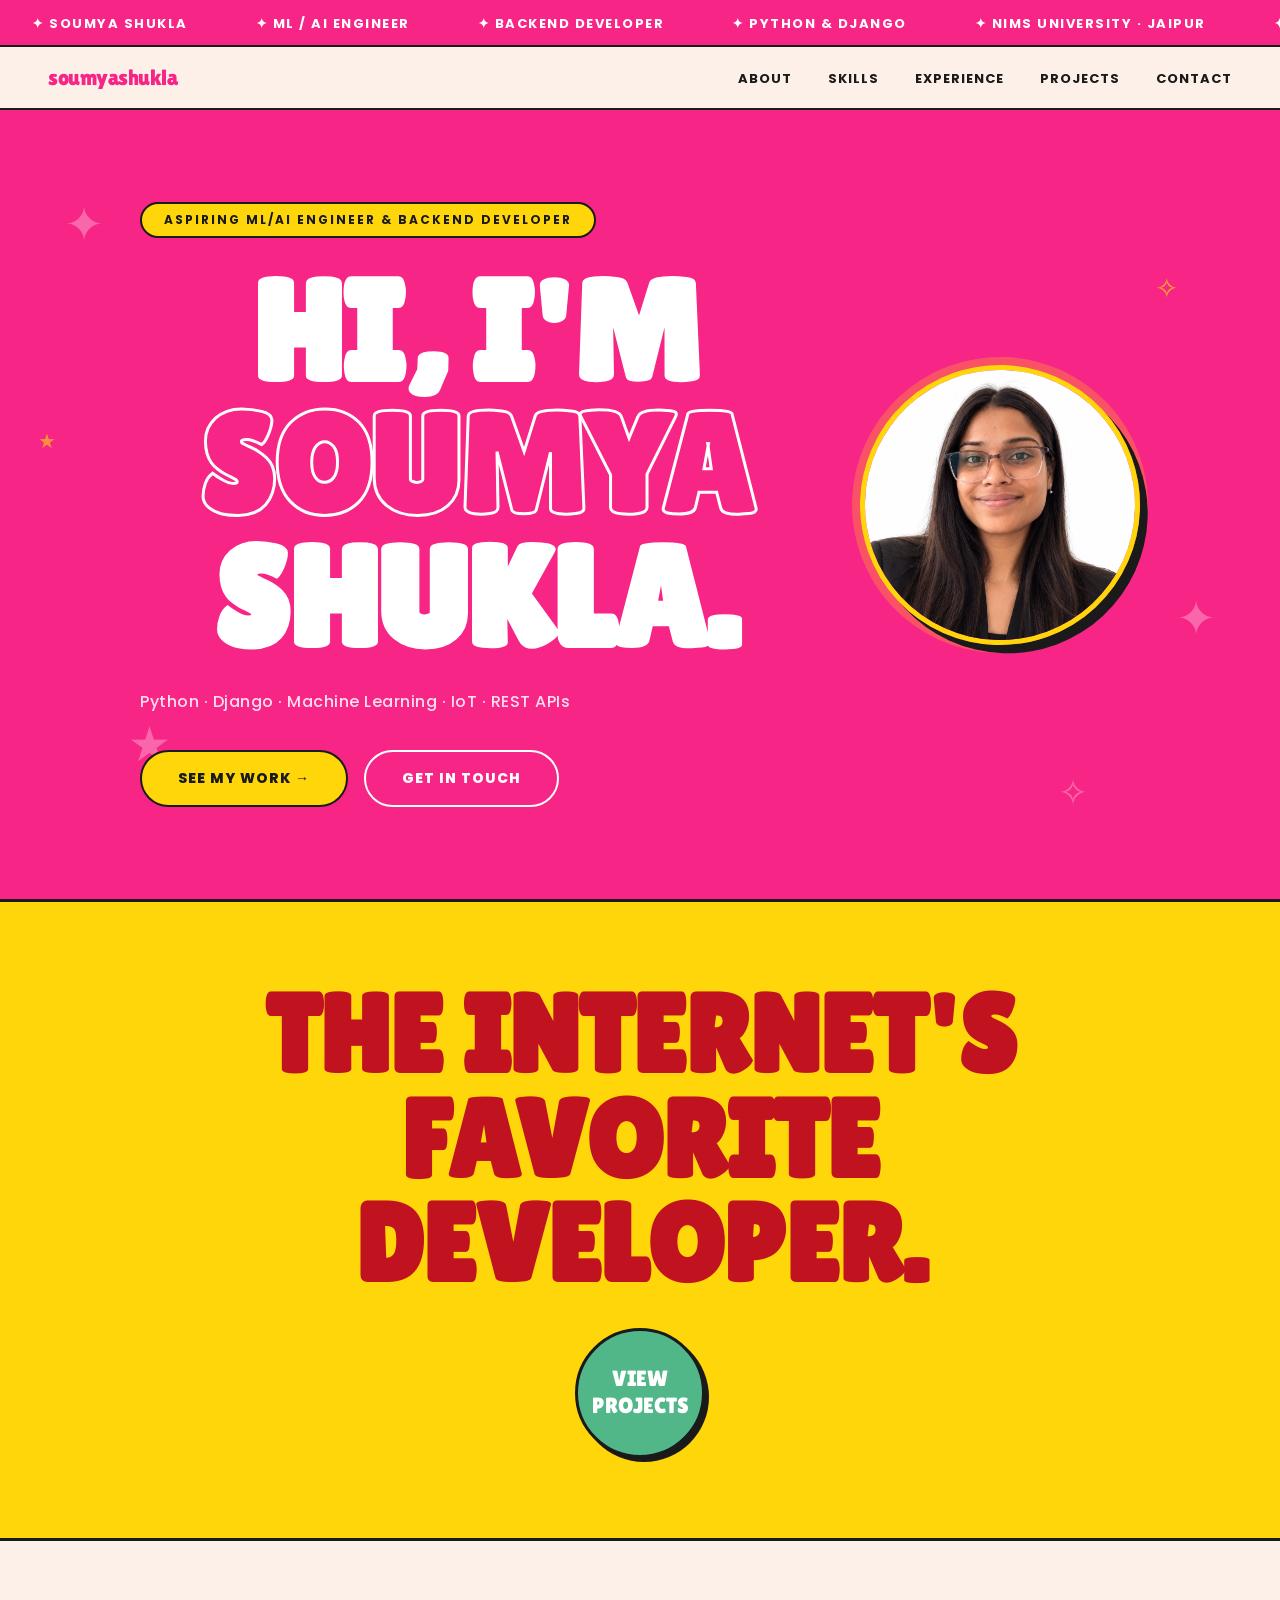
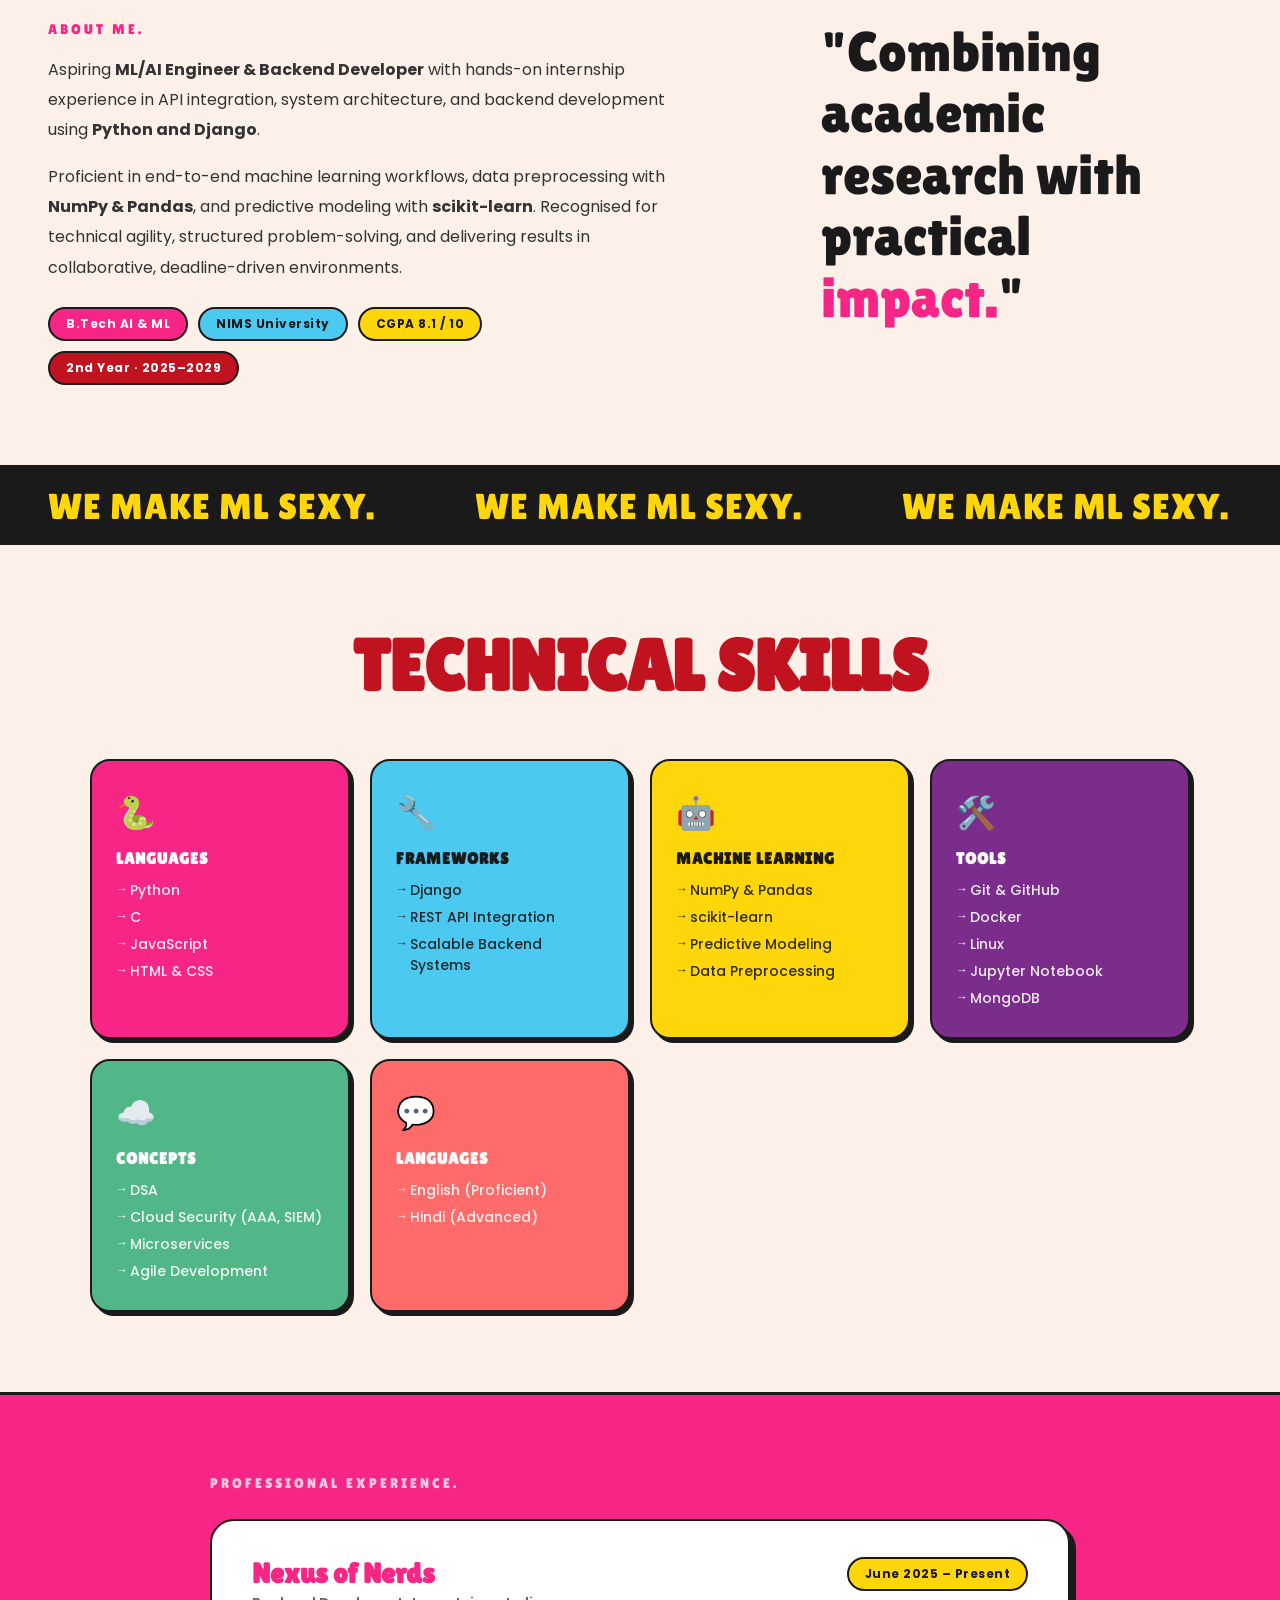
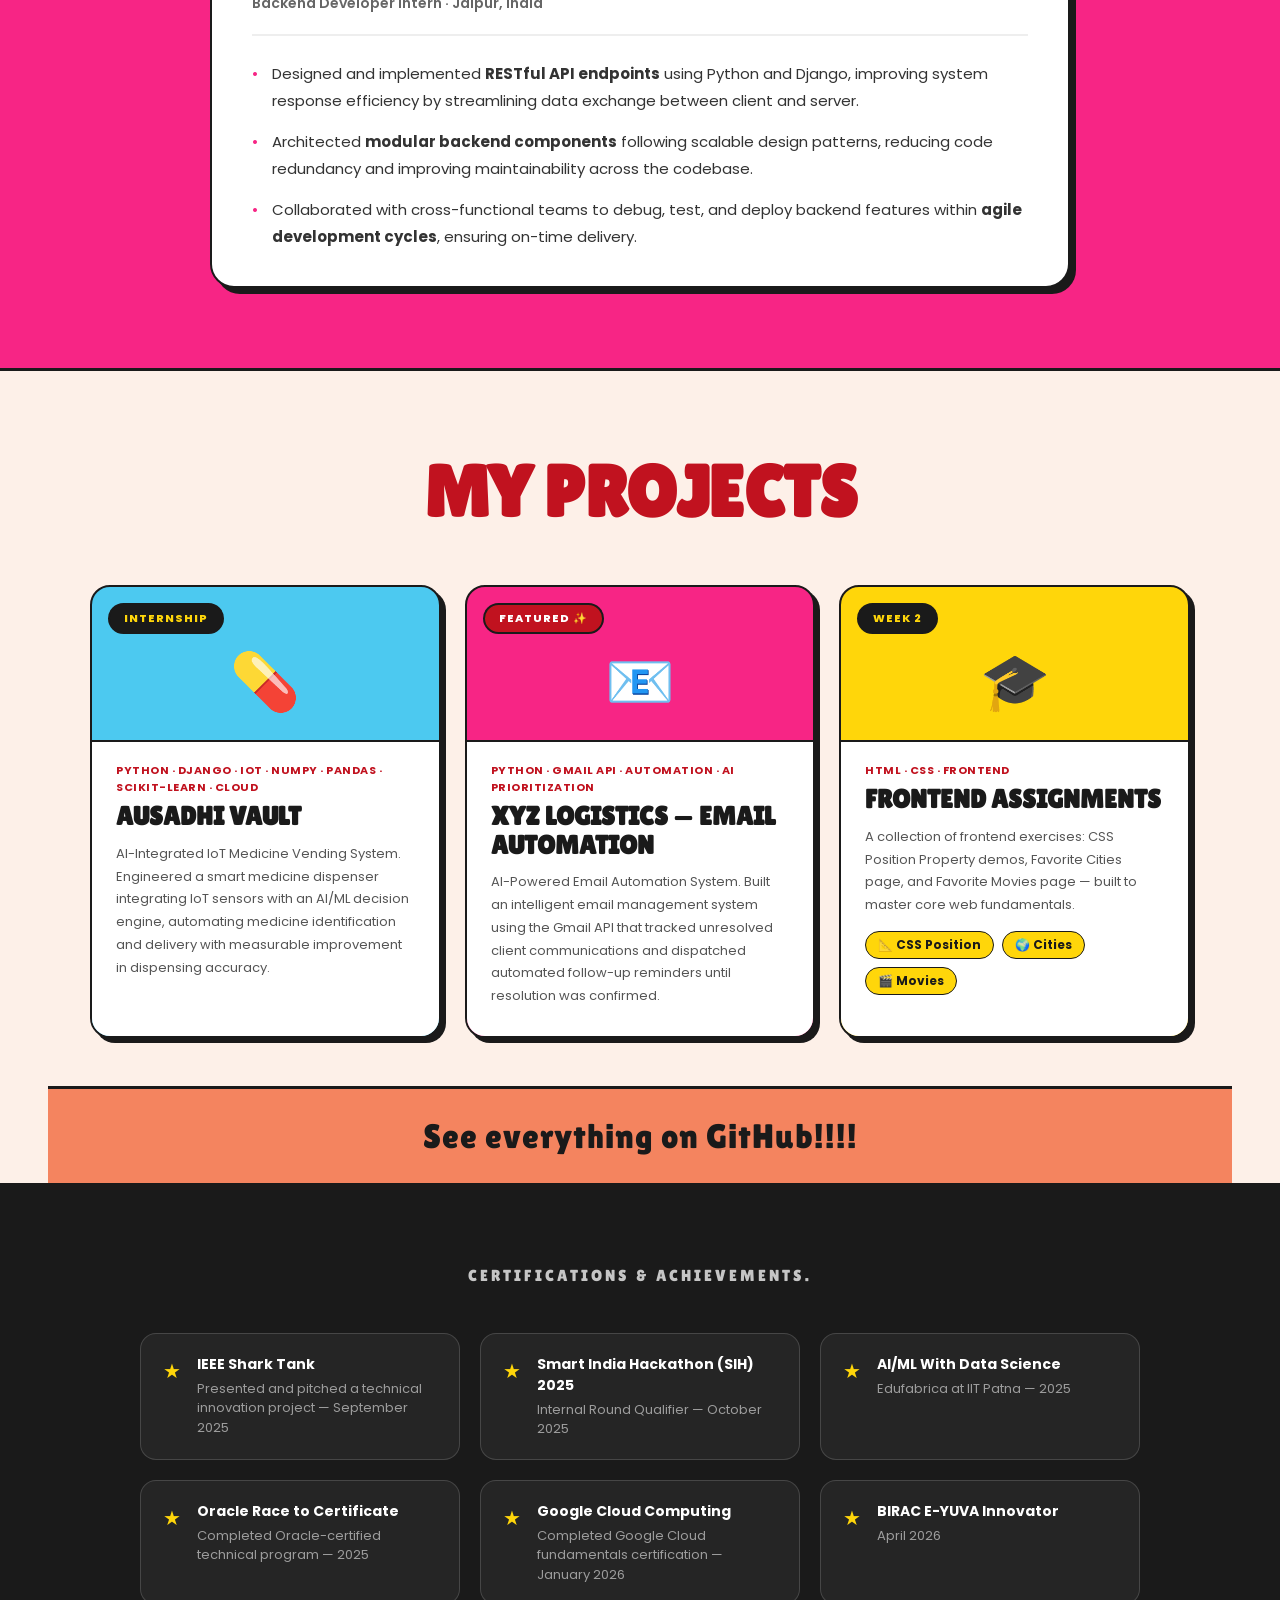
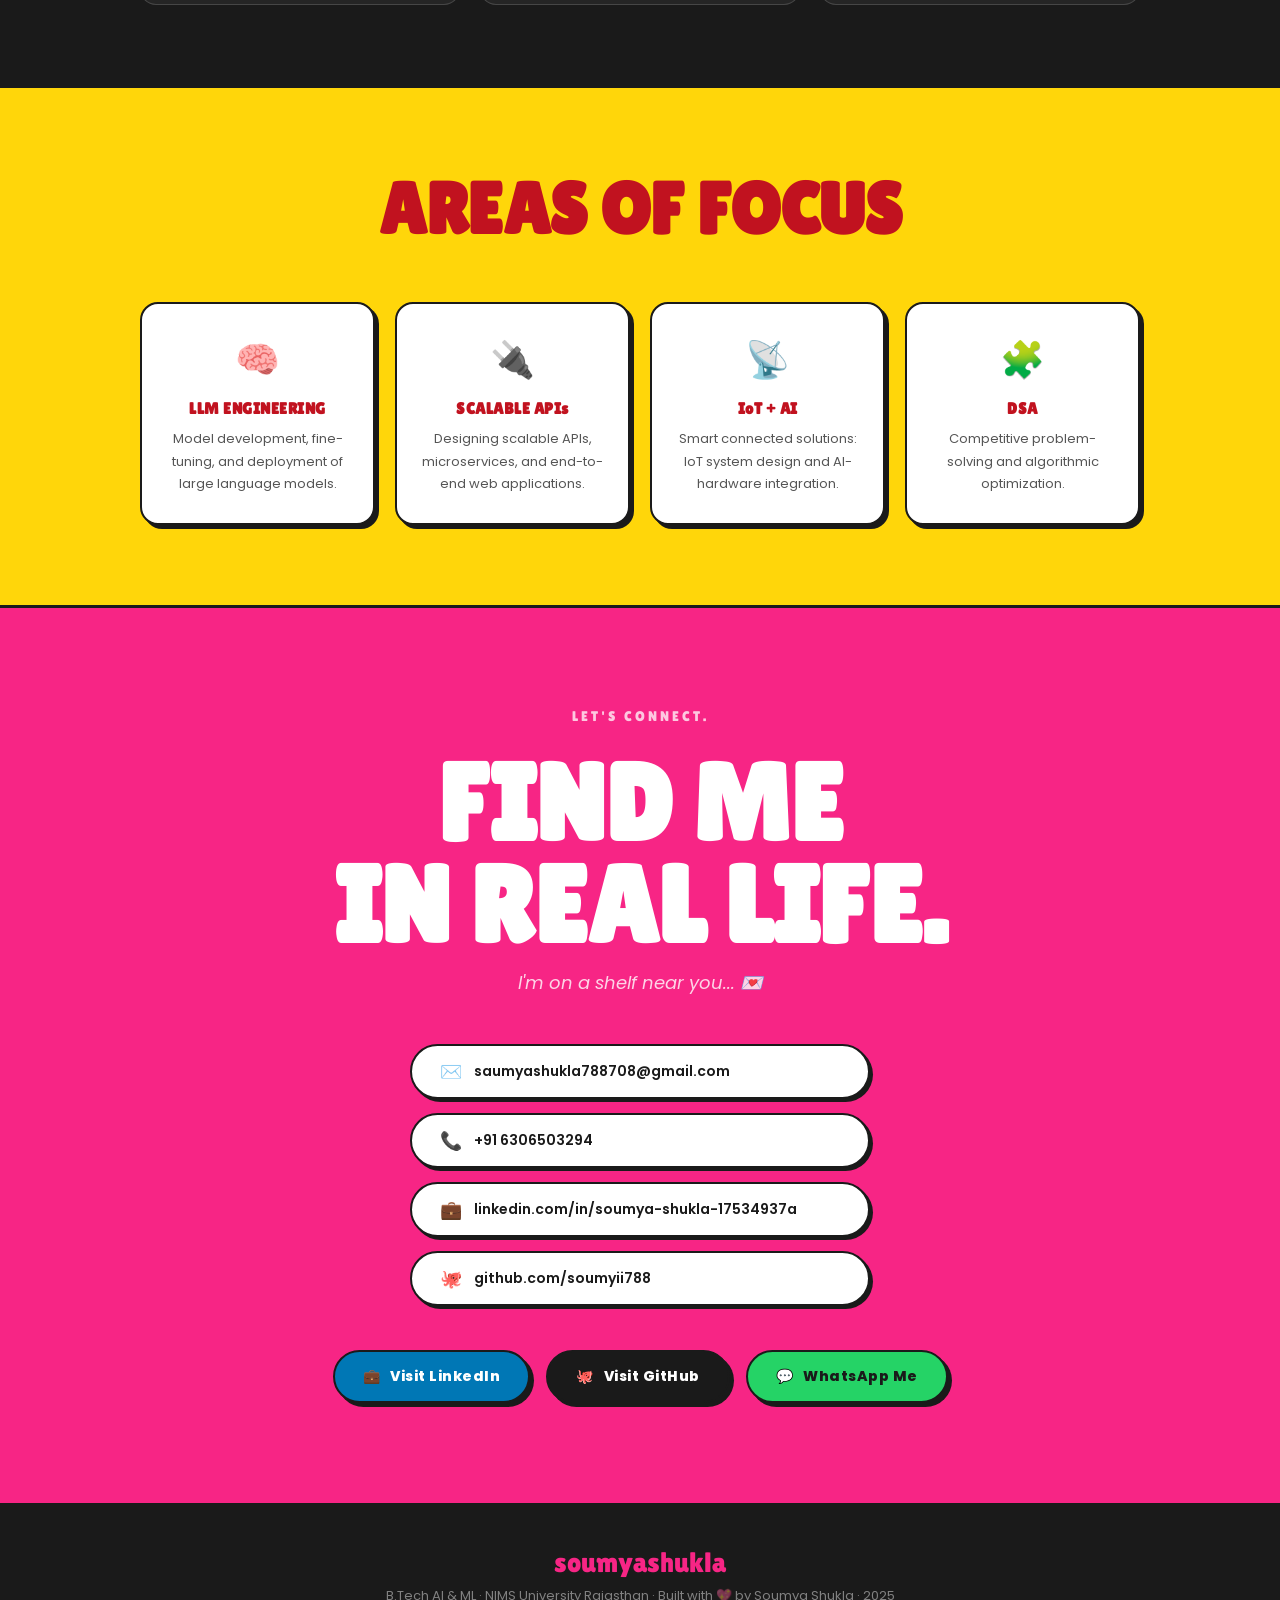
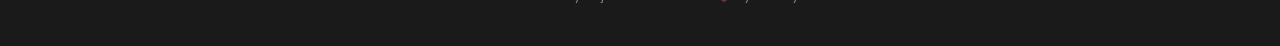
==== commit 5ed90759: "🔗 Fix LinkedIn URL + add LinkedIn, GitHub & WhatsApp buttons - Fixed LinkedIn URL to linkedin.com/in" ====
--- a/index.html
+++ b/index.html
@@ -351,16 +351,28 @@
                 <span class="ci-icon">📞</span>
                 <span>+91 6306503294</span>
             </a>
-            <a href="https://linkedin.com/in/soumya-shukla-788708s" target="_blank" rel="noopener noreferrer" class="contact-item">
+            <a href="https://www.linkedin.com/in/soumya-shukla-17534937a" target="_blank" rel="noopener noreferrer" class="contact-item">
                 <span class="ci-icon">💼</span>
-                <span>linkedin.com/in/soumya-shukla-788708s</span>
+                <span>linkedin.com/in/soumya-shukla-17534937a</span>
             </a>
             <a href="https://github.com/soumyii788" target="_blank" rel="noopener noreferrer" class="contact-item">
                 <span class="ci-icon">🐙</span>
                 <span>github.com/soumyii788</span>
             </a>
         </div>
-        <a href="mailto:saumyashukla788708@gmail.com" class="btn-pill yellow large">HIT ME UP →</a>
+
+        <!-- Social Buttons -->
+        <div class="social-btns">
+            <a href="https://www.linkedin.com/in/soumya-shukla-17534937a" target="_blank" rel="noopener noreferrer" class="social-btn linkedin">
+                <span>💼</span> Visit LinkedIn
+            </a>
+            <a href="https://github.com/soumyii788" target="_blank" rel="noopener noreferrer" class="social-btn github">
+                <span>🐙</span> Visit GitHub
+            </a>
+            <a href="https://wa.me/916306503294?text=hey%20soumya%20!!" target="_blank" rel="noopener noreferrer" class="social-btn whatsapp">
+                <span>💬</span> WhatsApp Me
+            </a>
+        </div>
     </section>
 
     <!-- ══ FOOTER ══ -->
--- a/StyleCss.css
+++ b/StyleCss.css
@@ -896,6 +896,42 @@
 
 .ci-icon { font-size: 18px; }
 
+/* Social Buttons */
+.social-btns {
+    display: flex;
+    gap: 16px;
+    justify-content: center;
+    flex-wrap: wrap;
+    margin-top: 36px;
+}
+
+.social-btn {
+    display: inline-flex;
+    align-items: center;
+    gap: 10px;
+    font-family: 'Poppins', sans-serif;
+    font-weight: 800;
+    font-size: 14px;
+    letter-spacing: 0.5px;
+    text-decoration: none;
+    padding: 14px 28px;
+    border-radius: 99px;
+    border: 2.5px solid var(--dark);
+    box-shadow: 4px 4px 0 var(--dark);
+    transition: transform 0.2s ease, box-shadow 0.2s ease;
+}
+
+.social-btn:hover {
+    transform: translate(-3px, -3px);
+    box-shadow: 7px 7px 0 var(--dark);
+}
+
+.social-btn.linkedin  { background: #0077b5; color: var(--white); }
+.social-btn.github    { background: var(--dark); color: var(--white); }
+.social-btn.whatsapp  { background: #25d366; color: var(--dark); }
+
+
+
 /* ══ FOOTER ══ */
 .site-footer {
     background: var(--dark);
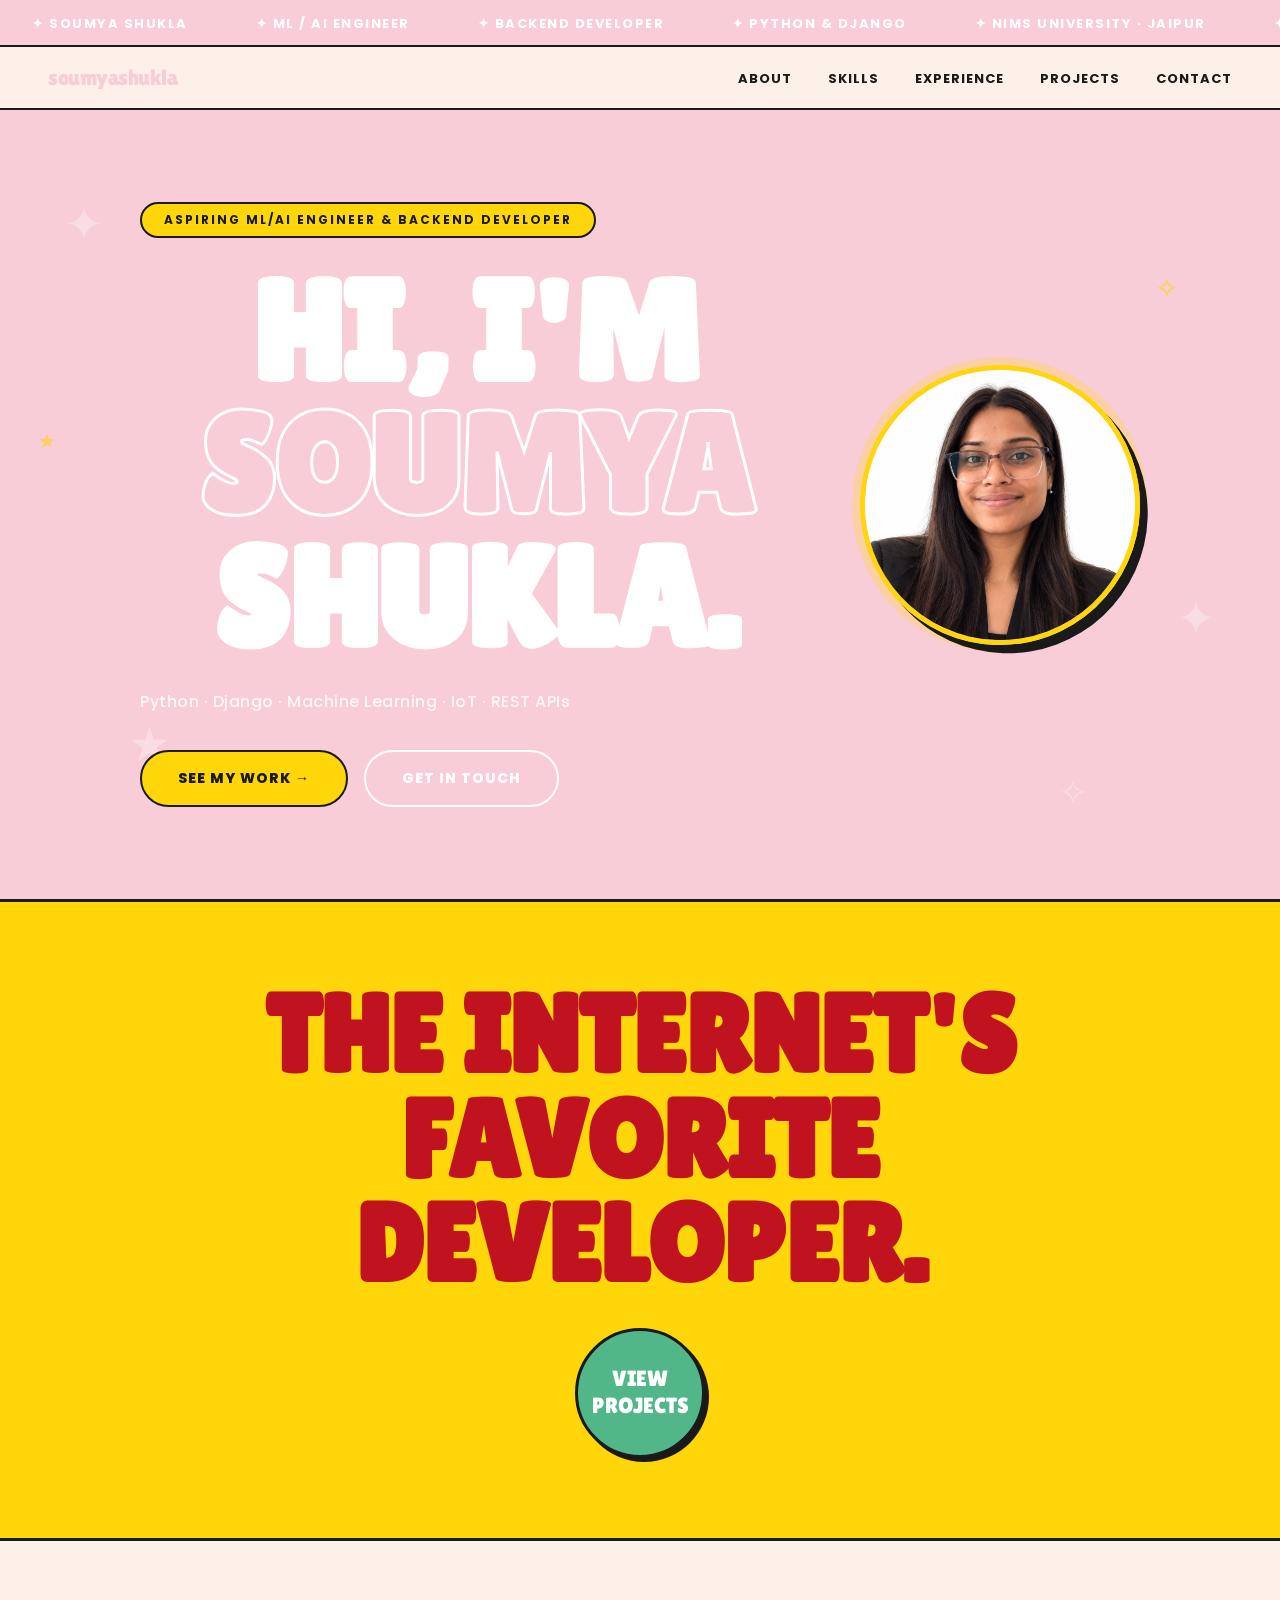
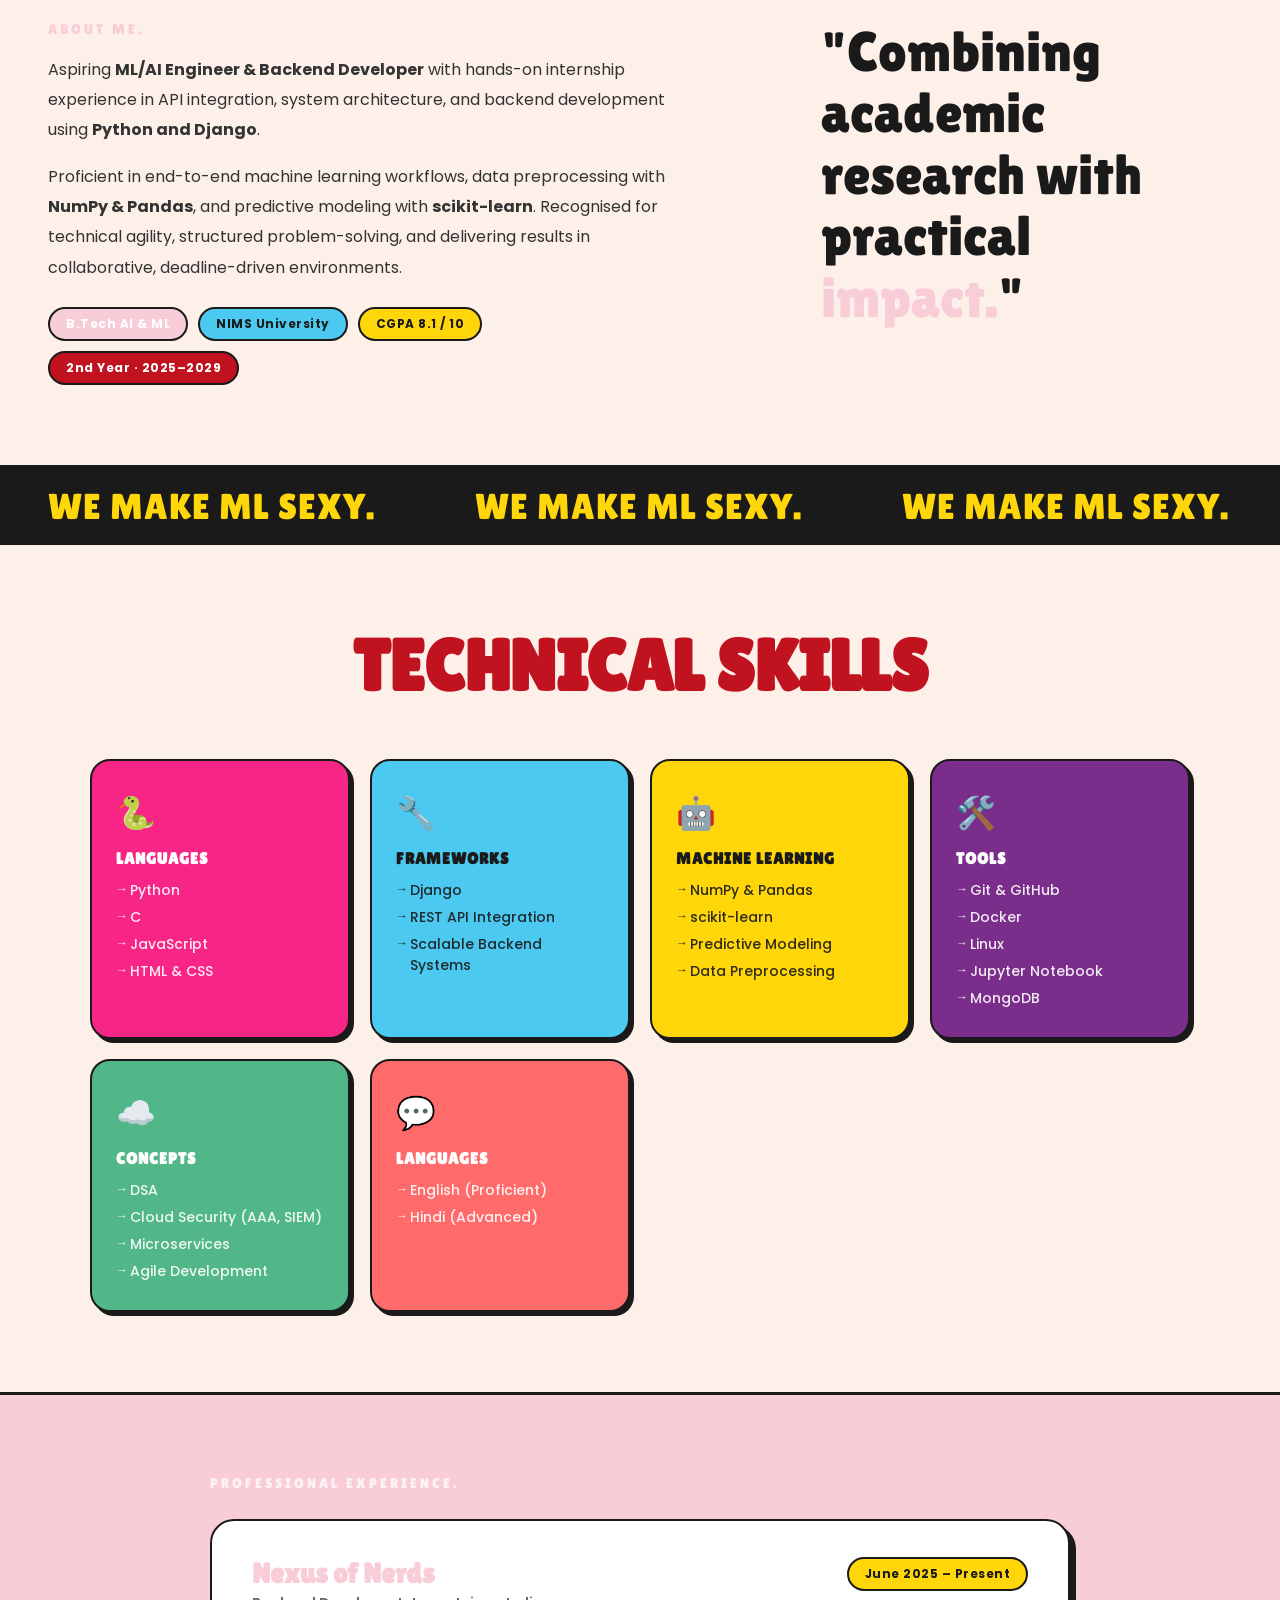
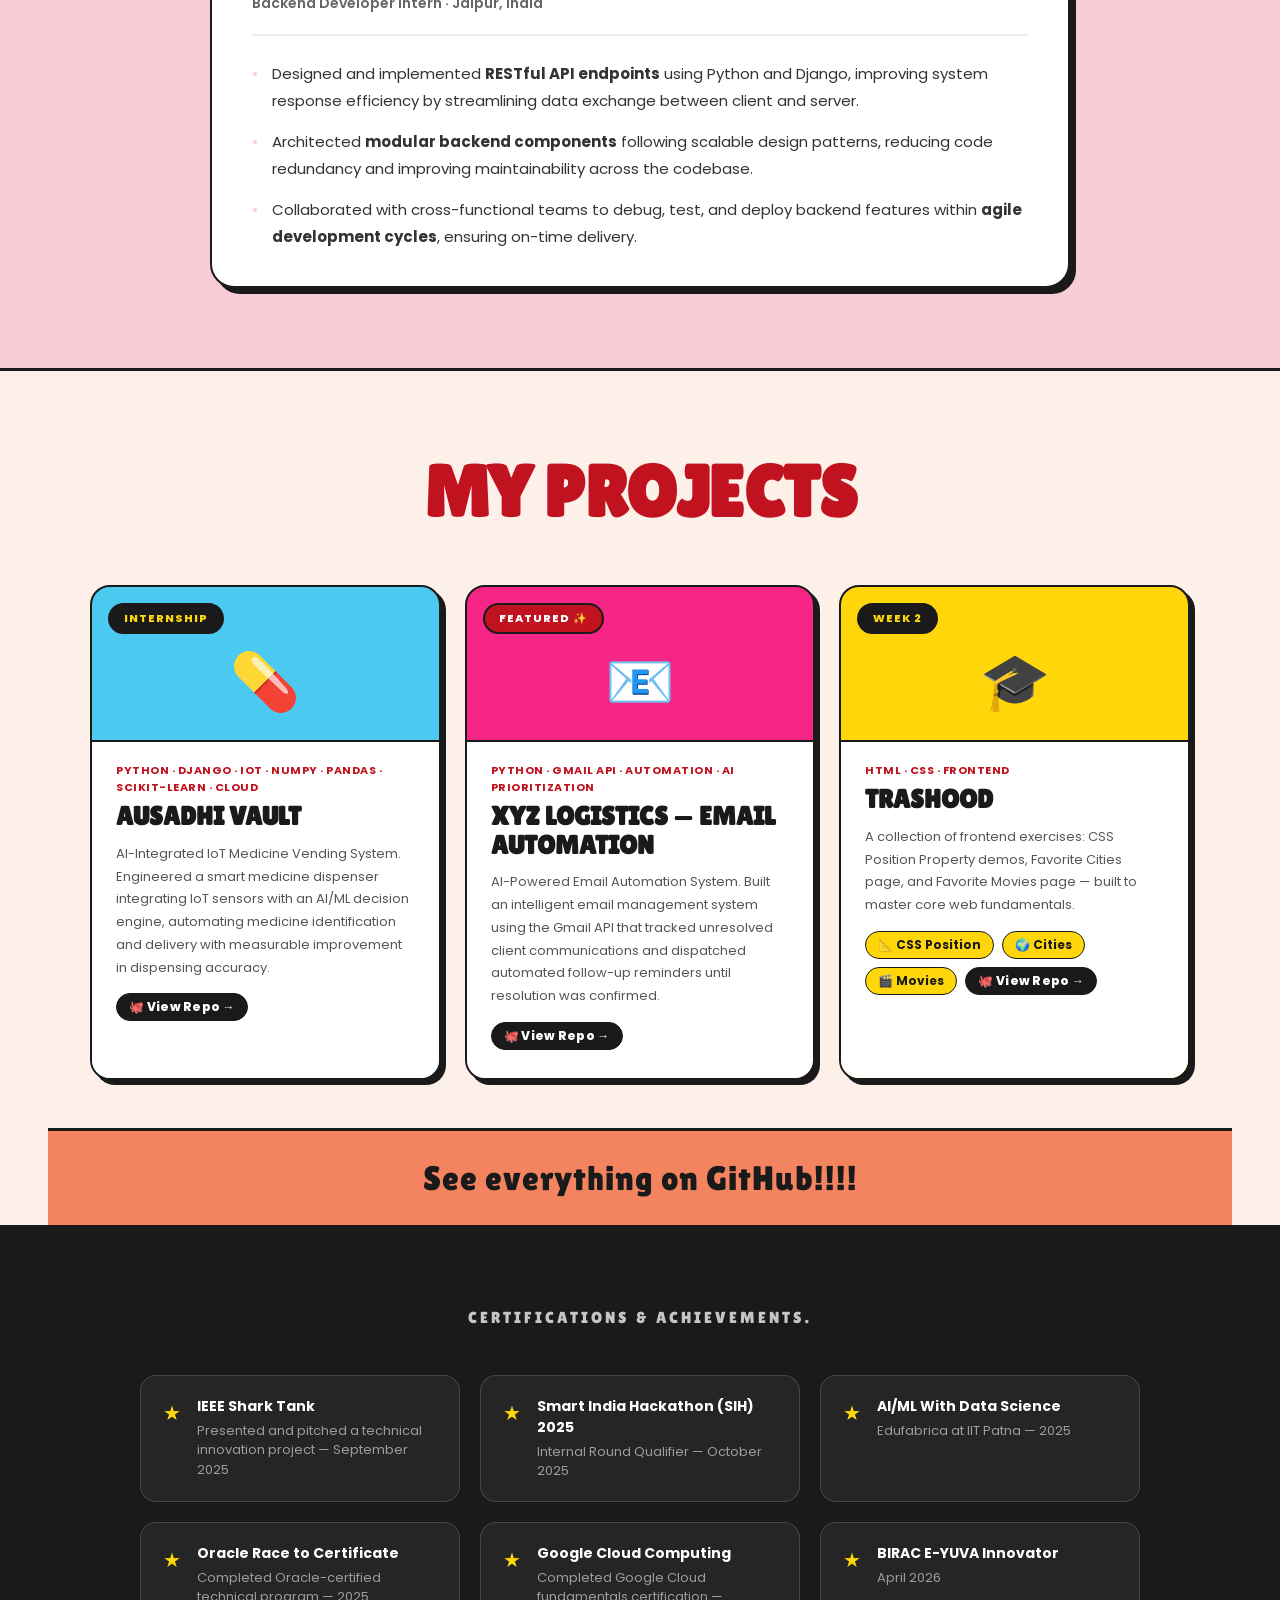
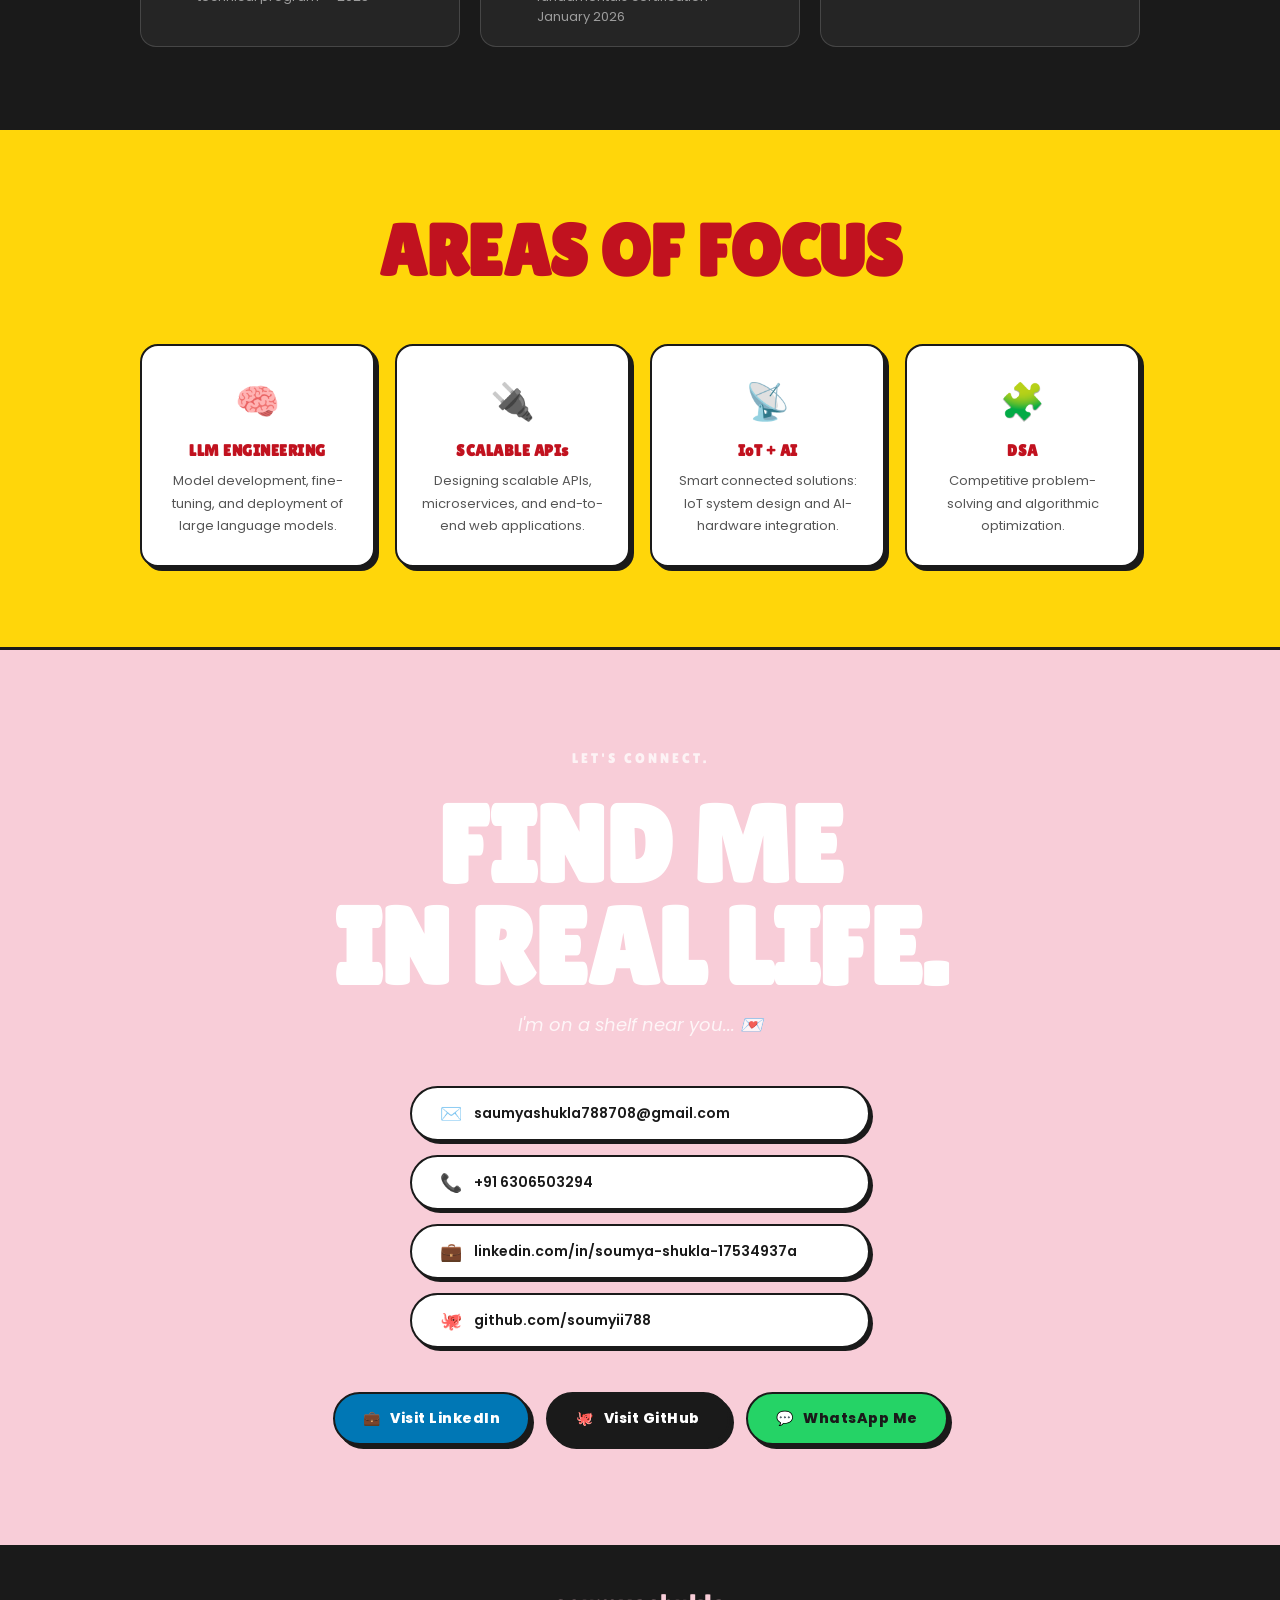
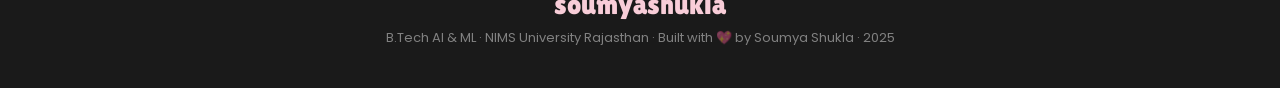
==== commit 1919dee1: "🔗 Add GitHub repo links to all 3 project cards" ====
--- a/index.html
+++ b/index.html
@@ -226,6 +226,9 @@
                     <p class="card-sub">Python · Django · IoT · NumPy · Pandas · scikit-learn · Cloud</p>
                     <h3 class="card-title">AUSADHI VAULT</h3>
                     <p class="card-desc">AI-Integrated IoT Medicine Vending System. Engineered a smart medicine dispenser integrating IoT sensors with an AI/ML decision engine, automating medicine identification and delivery with measurable improvement in dispensing accuracy.</p>
+                    <div class="card-links">
+                        <a href="https://github.com/soumyii788/Ausadhi-vault" target="_blank" rel="noopener noreferrer" class="repo-btn">🐙 View Repo →</a>
+                    </div>
                 </div>
             </div>
 
@@ -236,6 +239,9 @@
                     <p class="card-sub">Python · Gmail API · Automation · AI Prioritization</p>
                     <h3 class="card-title">XYZ LOGISTICS — EMAIL AUTOMATION</h3>
                     <p class="card-desc">AI-Powered Email Automation System. Built an intelligent email management system using the Gmail API that tracked unresolved client communications and dispatched automated follow-up reminders until resolution was confirmed.</p>
+                    <div class="card-links">
+                        <a href="https://github.com/soumyii788/XYZ" target="_blank" rel="noopener noreferrer" class="repo-btn">🐙 View Repo →</a>
+                    </div>
                 </div>
             </div>
 
@@ -244,12 +250,13 @@
                 <div class="card-emoji-big">🎓</div>
                 <div class="card-body">
                     <p class="card-sub">HTML · CSS · Frontend</p>
-                    <h3 class="card-title">FRONTEND ASSIGNMENTS</h3>
+                    <h3 class="card-title">TRASHOOD</h3>
                     <p class="card-desc">A collection of frontend exercises: CSS Position Property demos, Favorite Cities page, and Favorite Movies page — built to master core web fundamentals.</p>
                     <div class="card-links">
                         <a href="Week_2/CSSPosition.html">📐 CSS Position</a>
                         <a href="Week_2/city.html">🌍 Cities</a>
                         <a href="Week_2/Html_1.html">🎬 Movies</a>
+                        <a href="https://github.com/soumyii788/TRASHOOD" target="_blank" rel="noopener noreferrer" class="repo-btn">🐙 View Repo →</a>
                     </div>
                 </div>
             </div>
--- a/StyleCss.css
+++ b/StyleCss.css
@@ -5,7 +5,7 @@
 
 /* ── Variables ── */
 :root {
-    --pink:       #f72585;
+    --pink:       #f8cdd8;
     --pink-light: #ff8fab;
     --yellow:     #ffd60a;
     --cream:      #fdf0e8;
@@ -731,6 +731,22 @@
     color: var(--white);
 }
 
+/* Repo button inside project cards */
+.card-links a.repo-btn {
+    background: var(--dark);
+    color: var(--white);
+    font-weight: 800;
+    letter-spacing: 0.3px;
+    border-color: var(--dark);
+}
+
+.card-links a.repo-btn:hover {
+    background: var(--pink);
+    color: var(--white);
+    transform: translate(-2px, -2px);
+    box-shadow: 3px 3px 0 var(--dark);
+}
+
 /* ══ CERTIFICATIONS ══ */
 .certs-section {
     background: var(--dark);
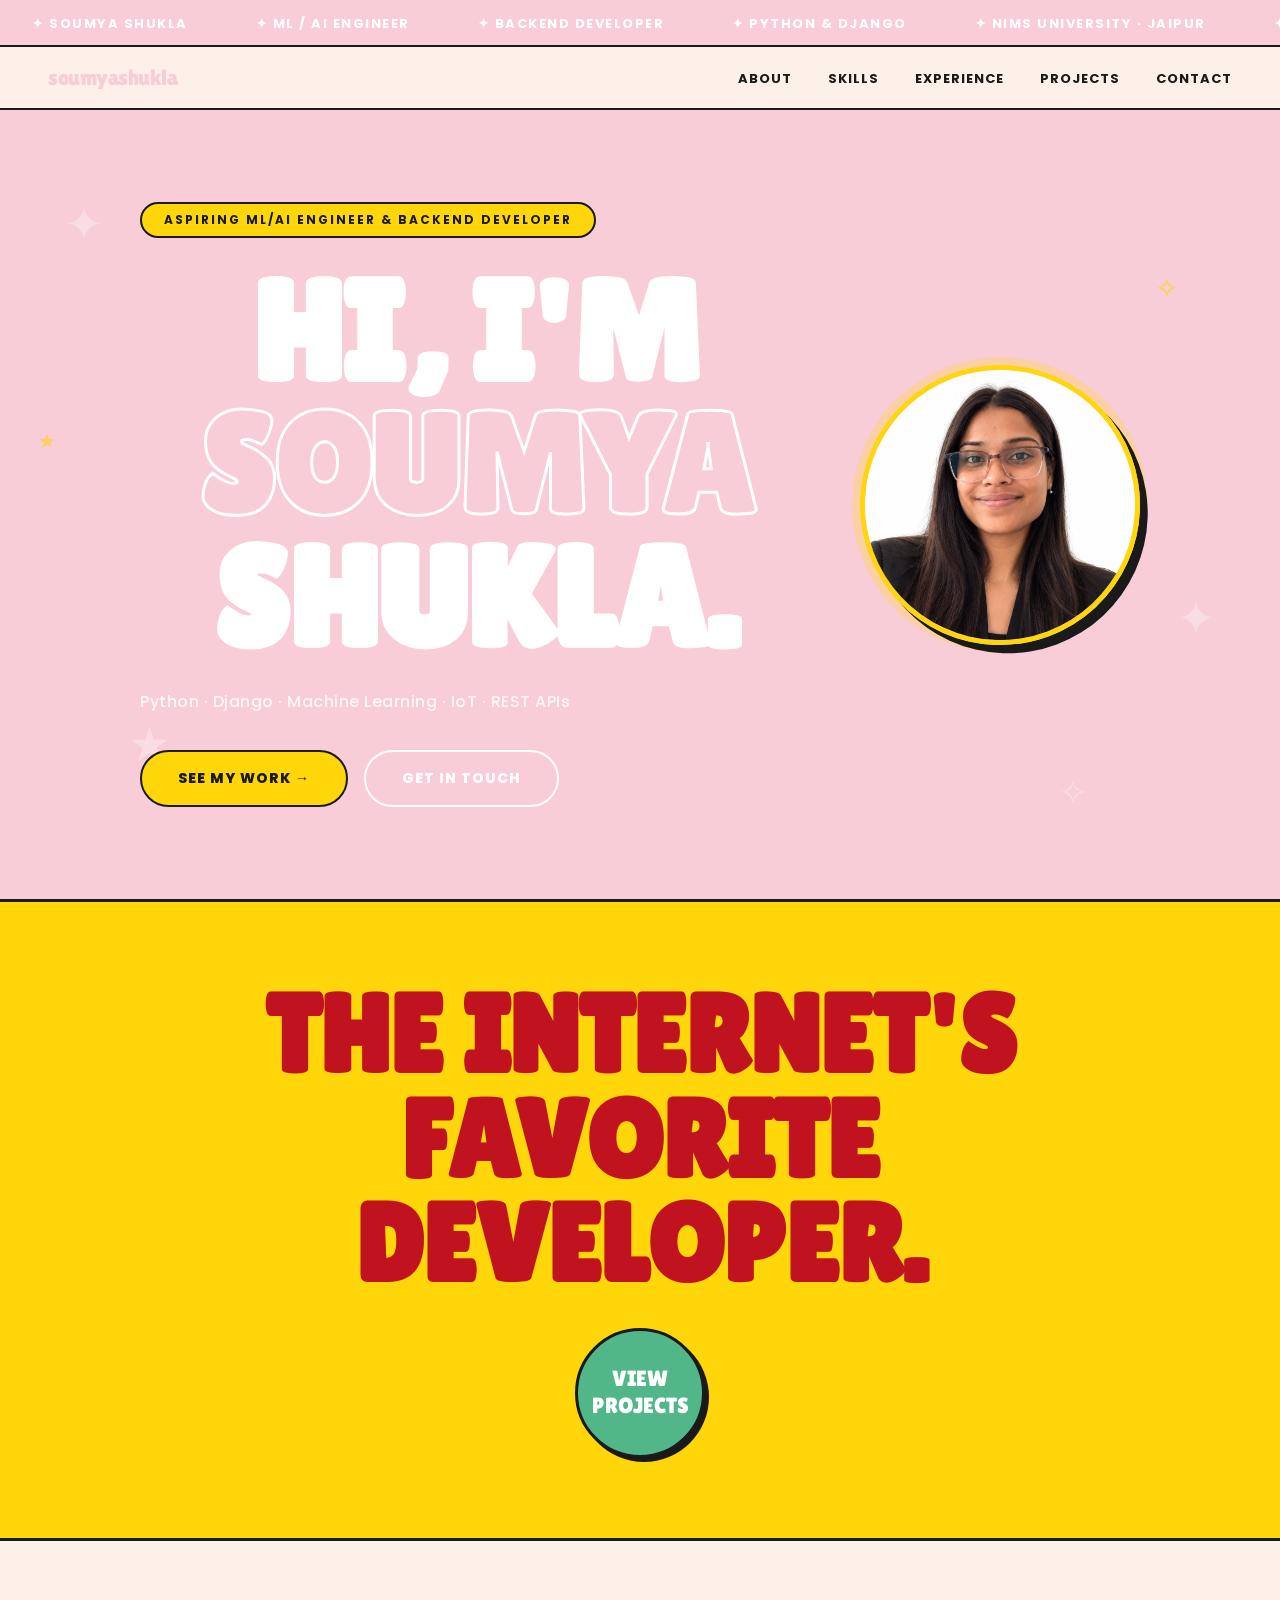
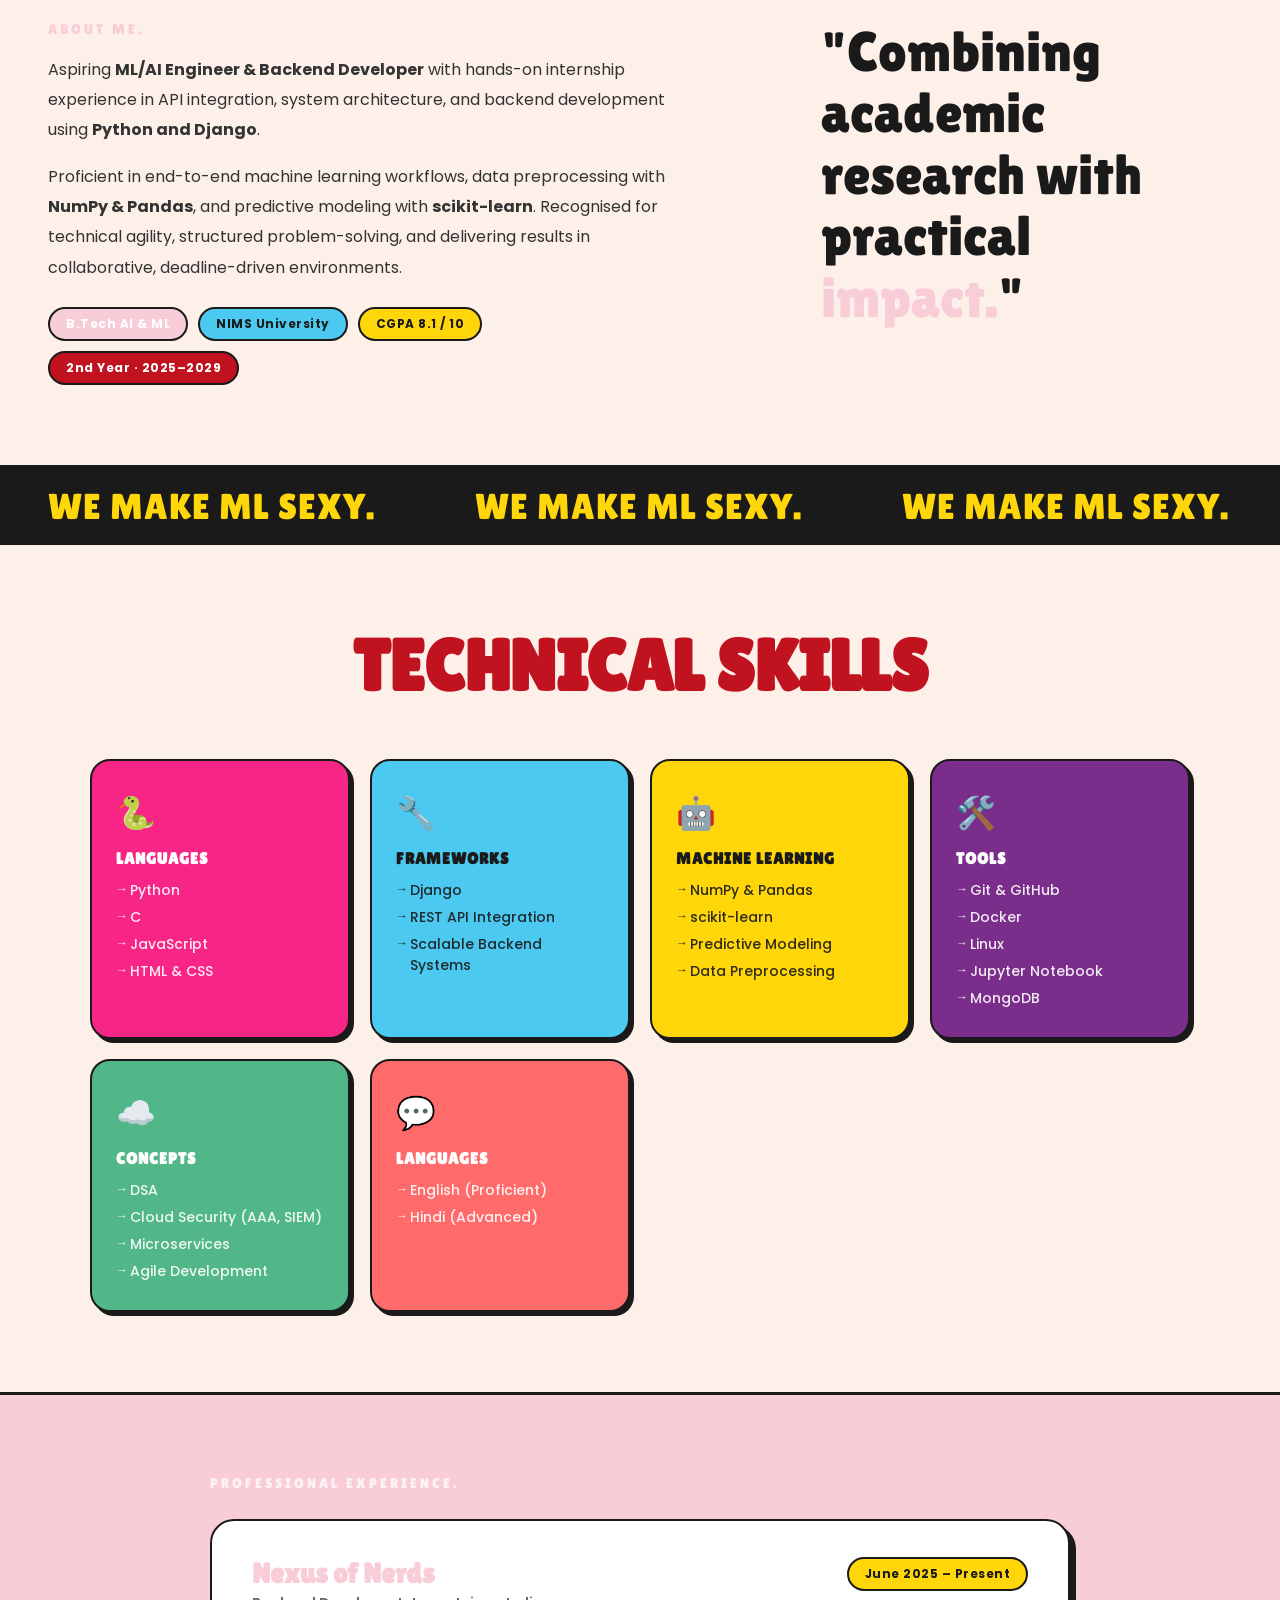
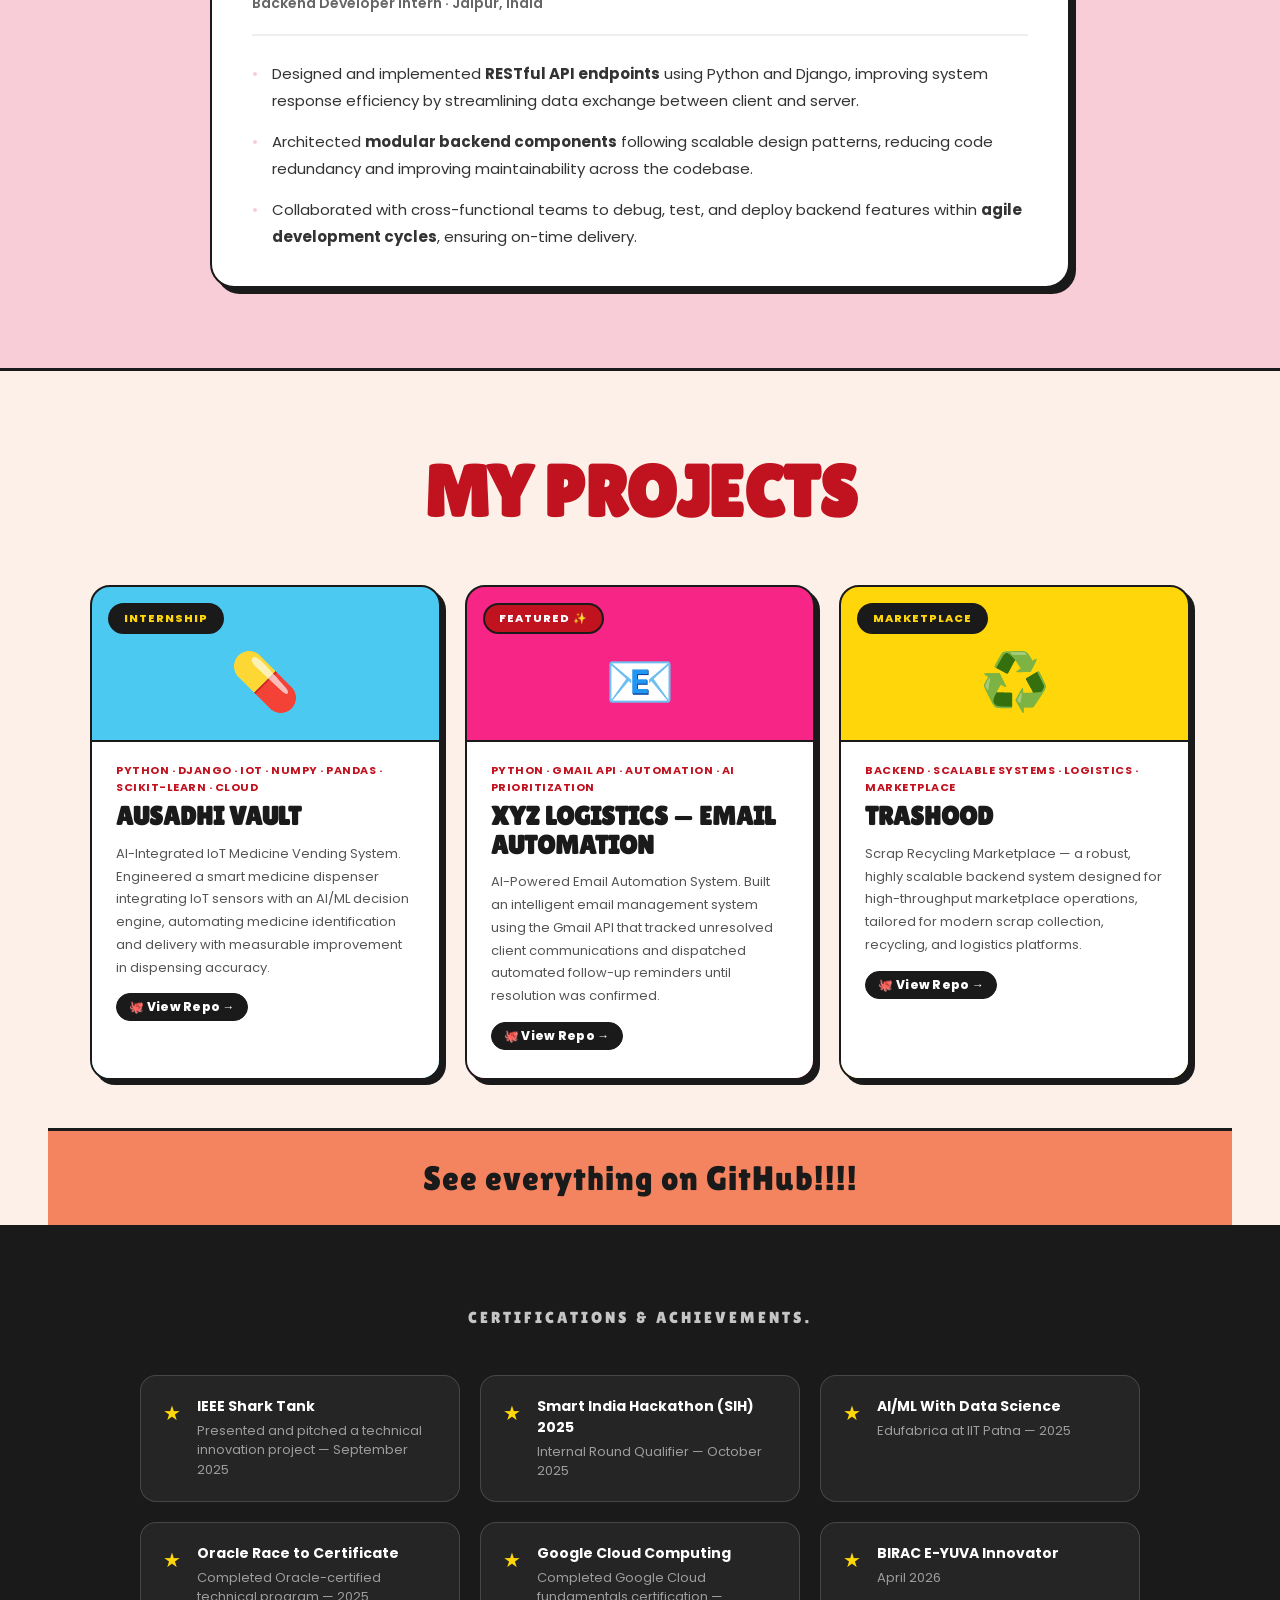
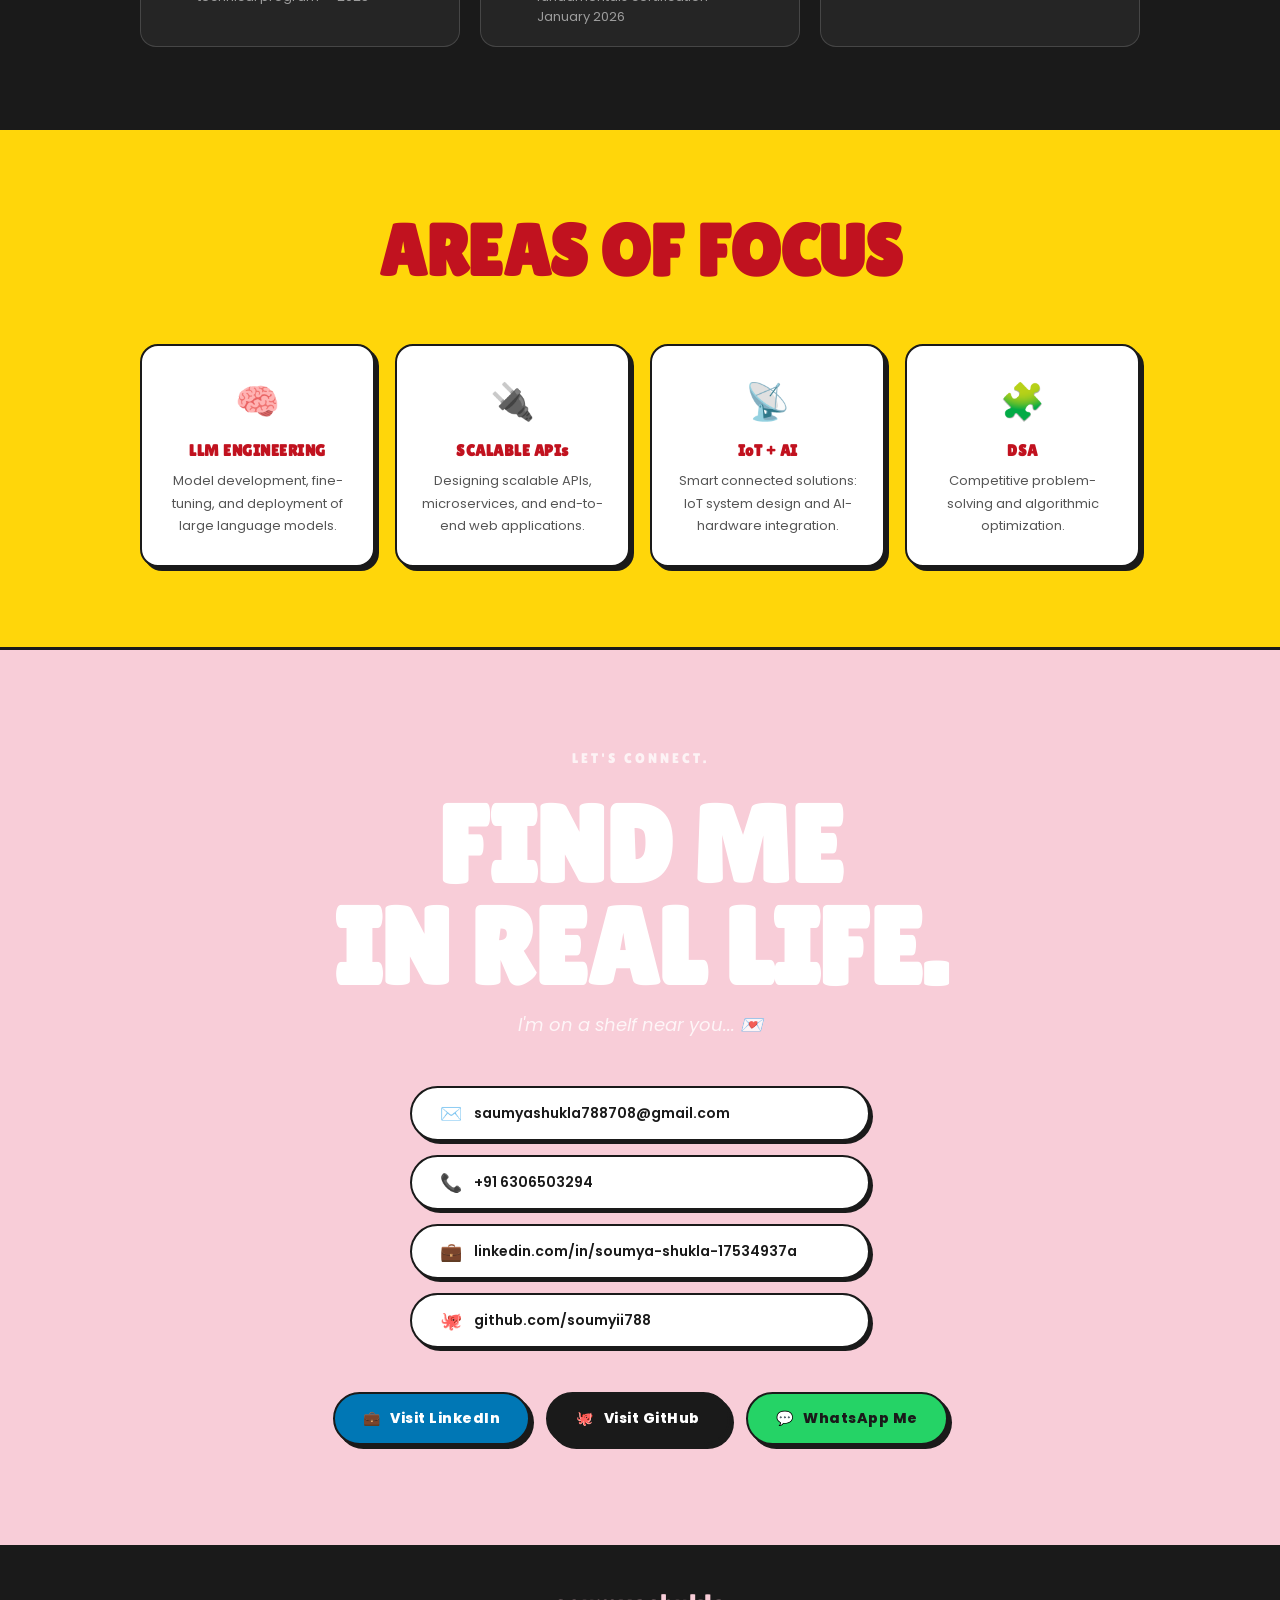
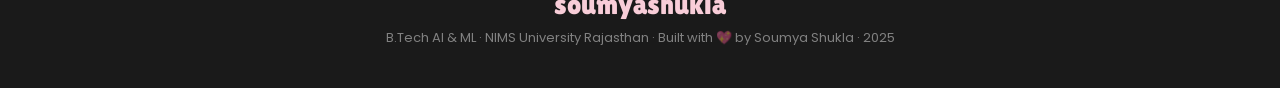
==== commit b4d53517: "♻️ Update TRASHOOD card — Scrap Recycling Marketplace with correct description" ====
--- a/index.html
+++ b/index.html
@@ -246,16 +246,13 @@
             </div>
 
             <div class="project-card" style="--card-bg:#ffd60a;">
-                <div class="card-badge new">WEEK 2</div>
-                <div class="card-emoji-big">🎓</div>
+                <div class="card-badge new">MARKETPLACE</div>
+                <div class="card-emoji-big">♻️</div>
                 <div class="card-body">
-                    <p class="card-sub">HTML · CSS · Frontend</p>
+                    <p class="card-sub">Backend · Scalable Systems · Logistics · Marketplace</p>
                     <h3 class="card-title">TRASHOOD</h3>
-                    <p class="card-desc">A collection of frontend exercises: CSS Position Property demos, Favorite Cities page, and Favorite Movies page — built to master core web fundamentals.</p>
+                    <p class="card-desc">Scrap Recycling Marketplace — a robust, highly scalable backend system designed for high-throughput marketplace operations, tailored for modern scrap collection, recycling, and logistics platforms.</p>
                     <div class="card-links">
-                        <a href="Week_2/CSSPosition.html">📐 CSS Position</a>
-                        <a href="Week_2/city.html">🌍 Cities</a>
-                        <a href="Week_2/Html_1.html">🎬 Movies</a>
                         <a href="https://github.com/soumyii788/TRASHOOD" target="_blank" rel="noopener noreferrer" class="repo-btn">🐙 View Repo →</a>
                     </div>
                 </div>
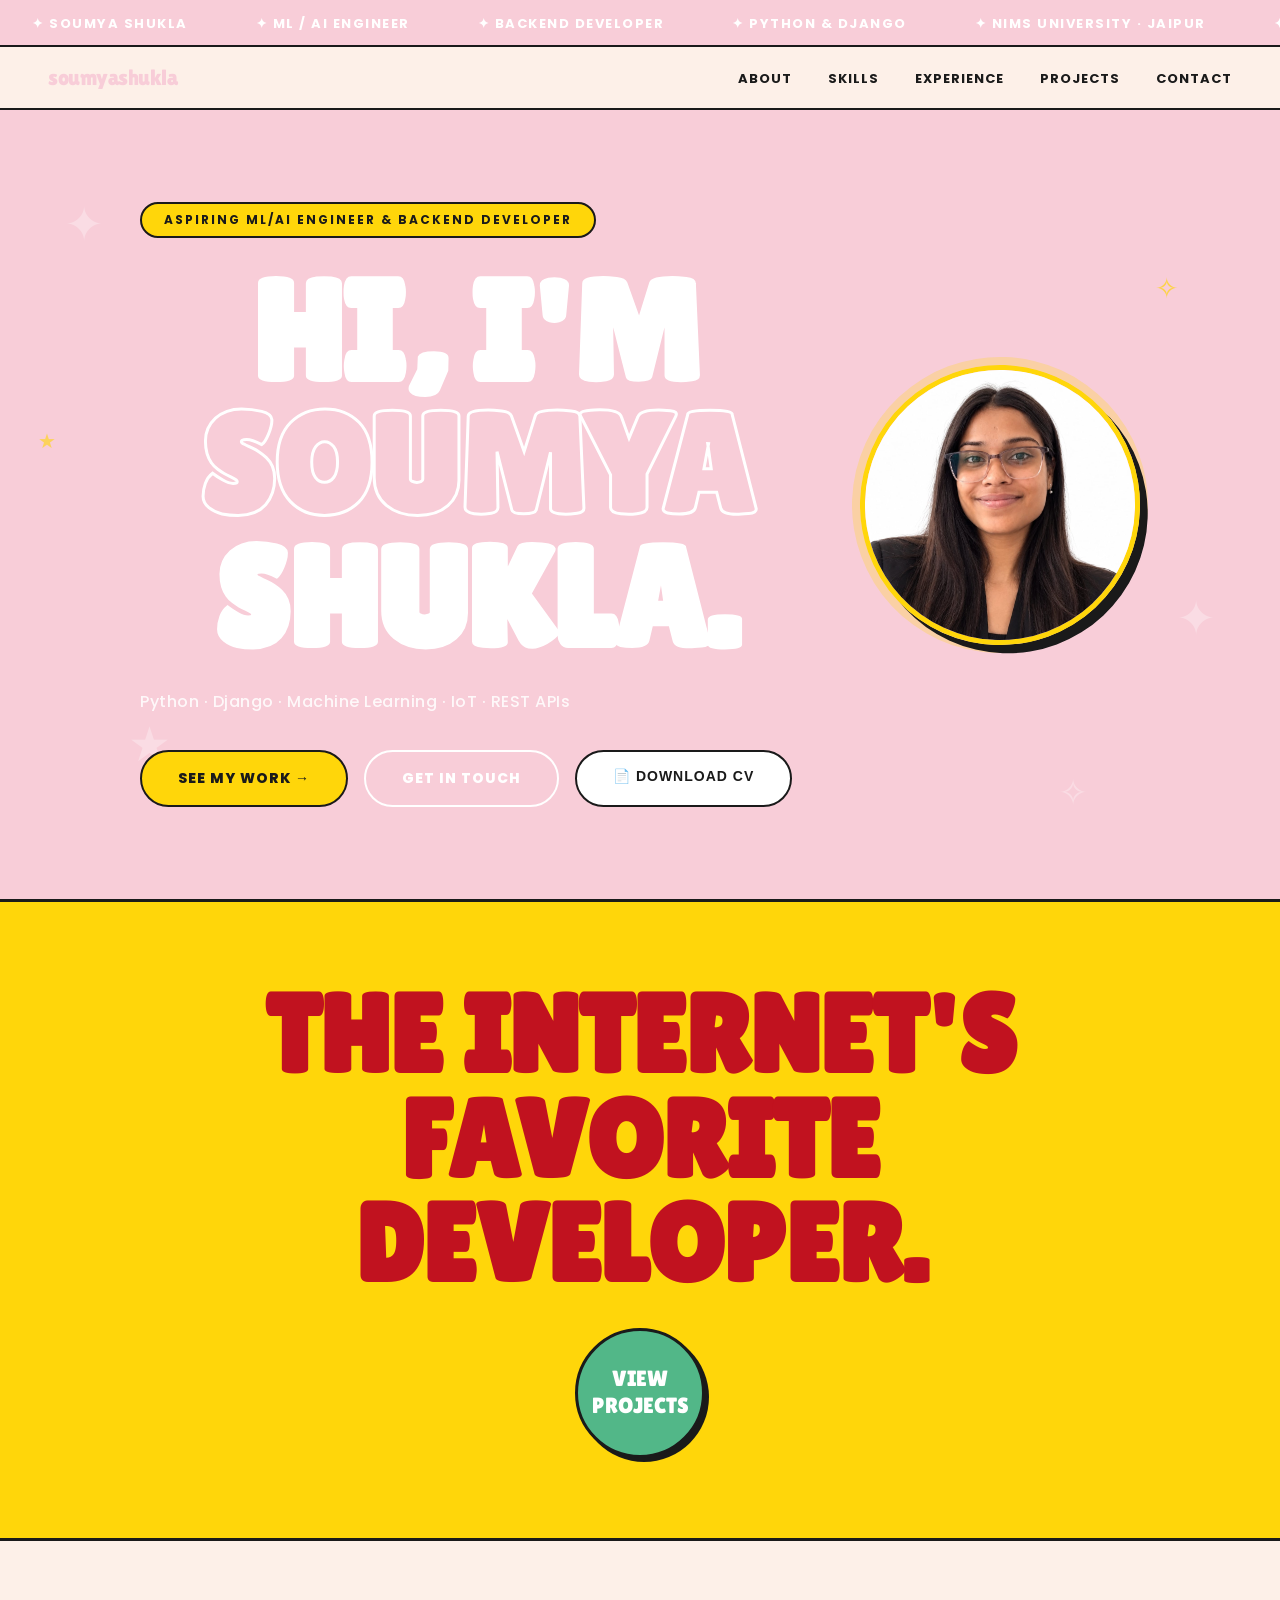
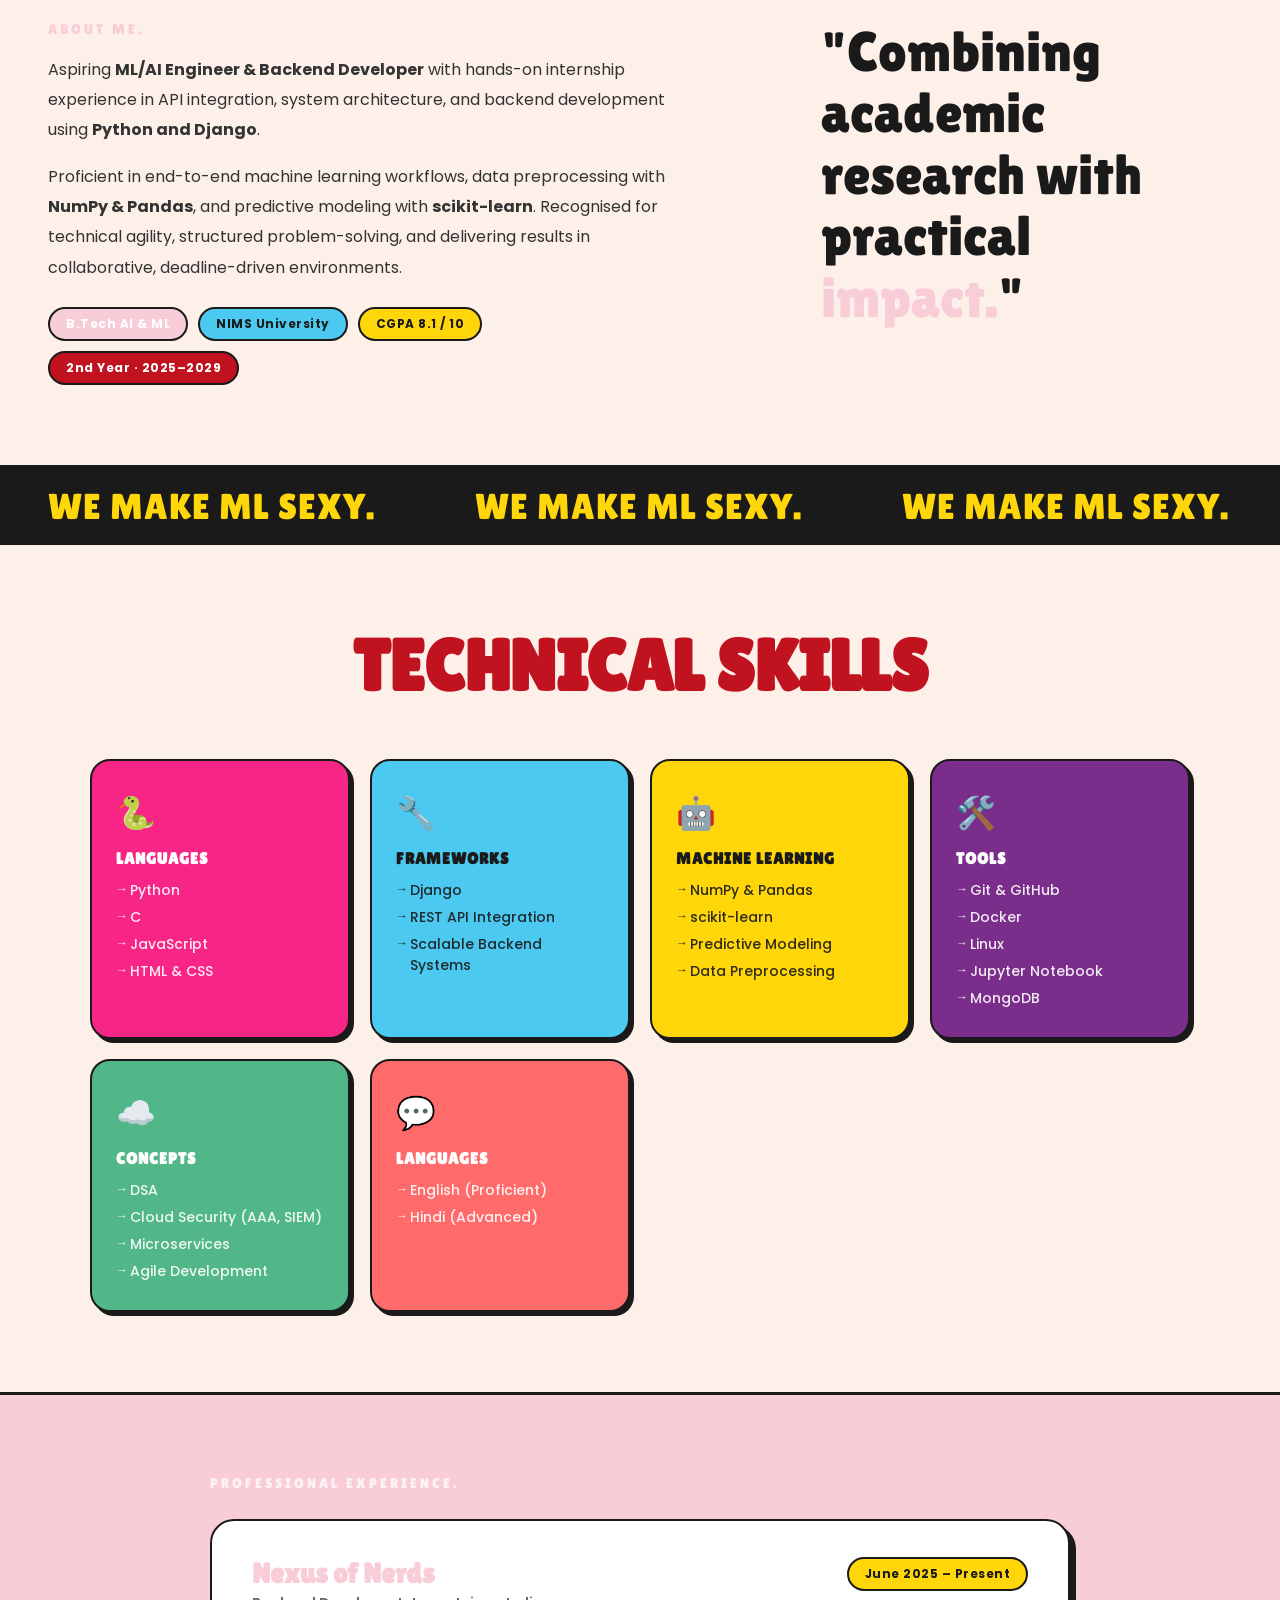
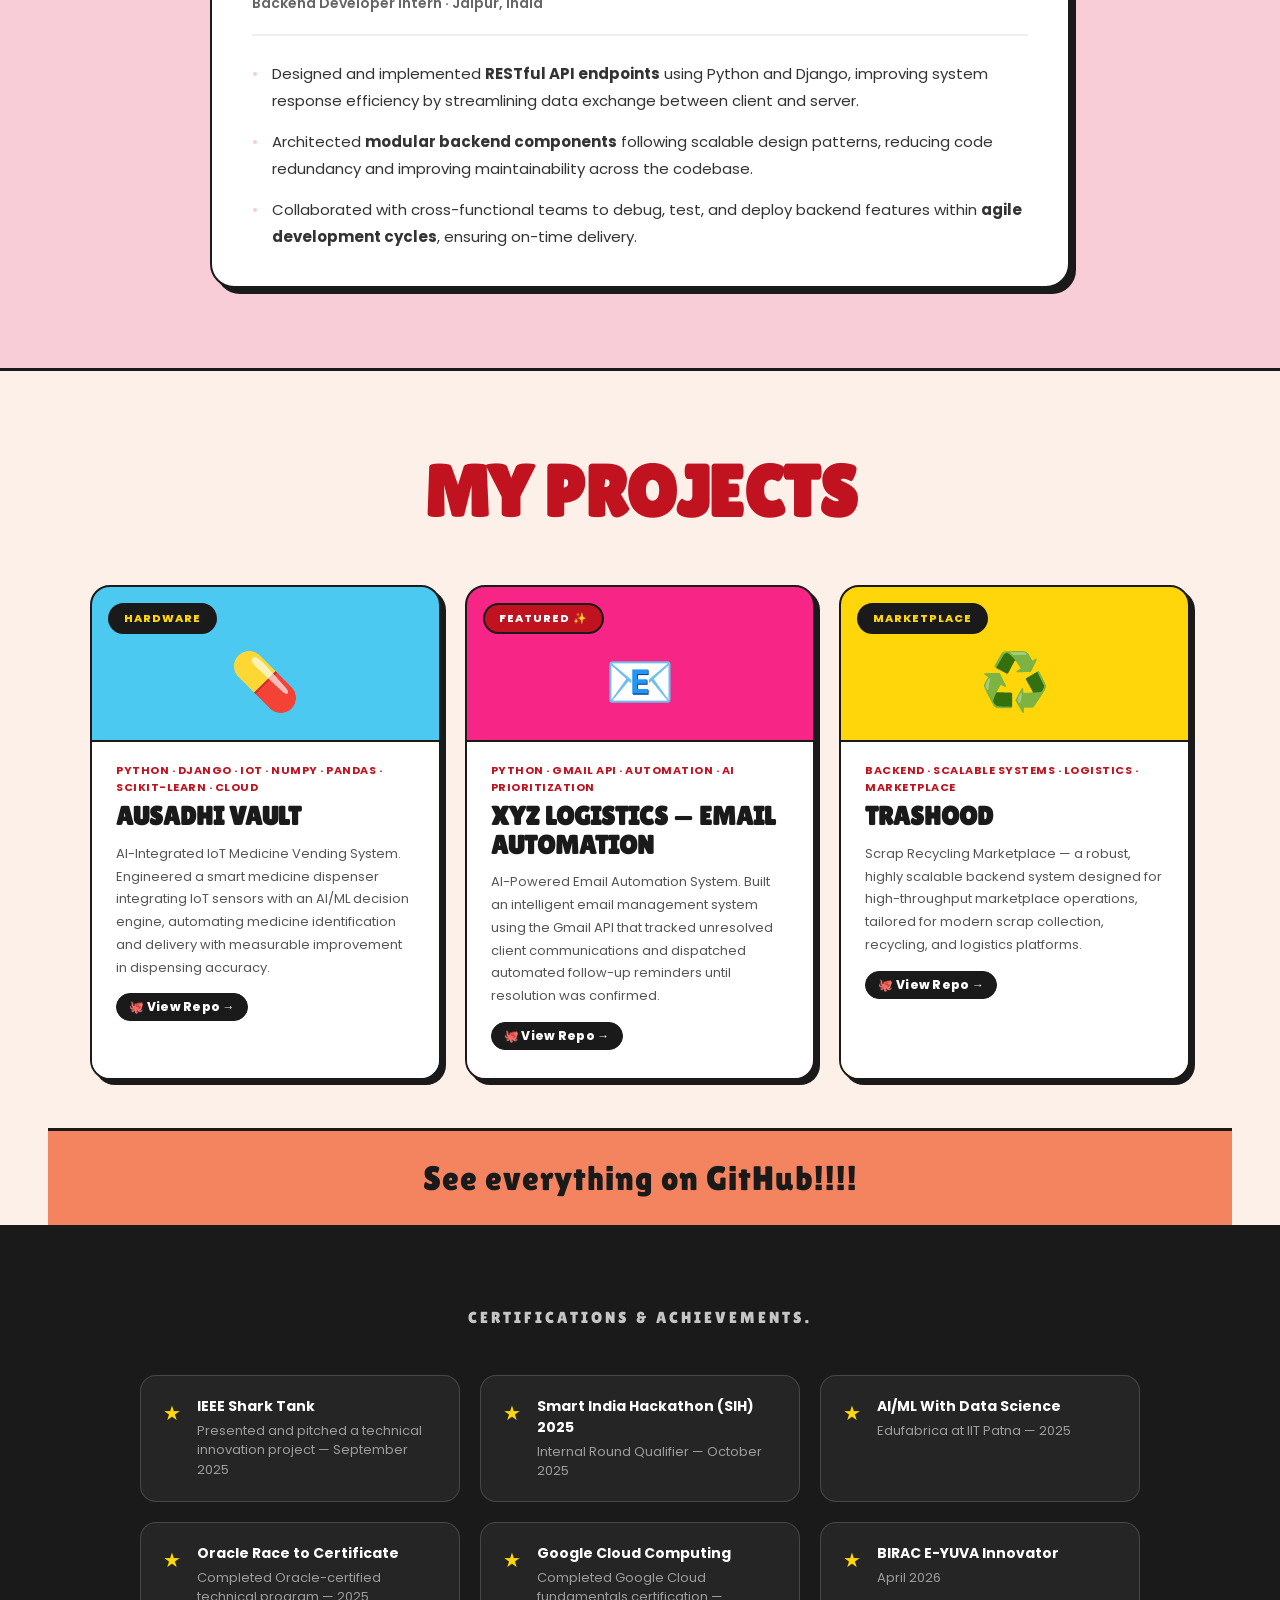
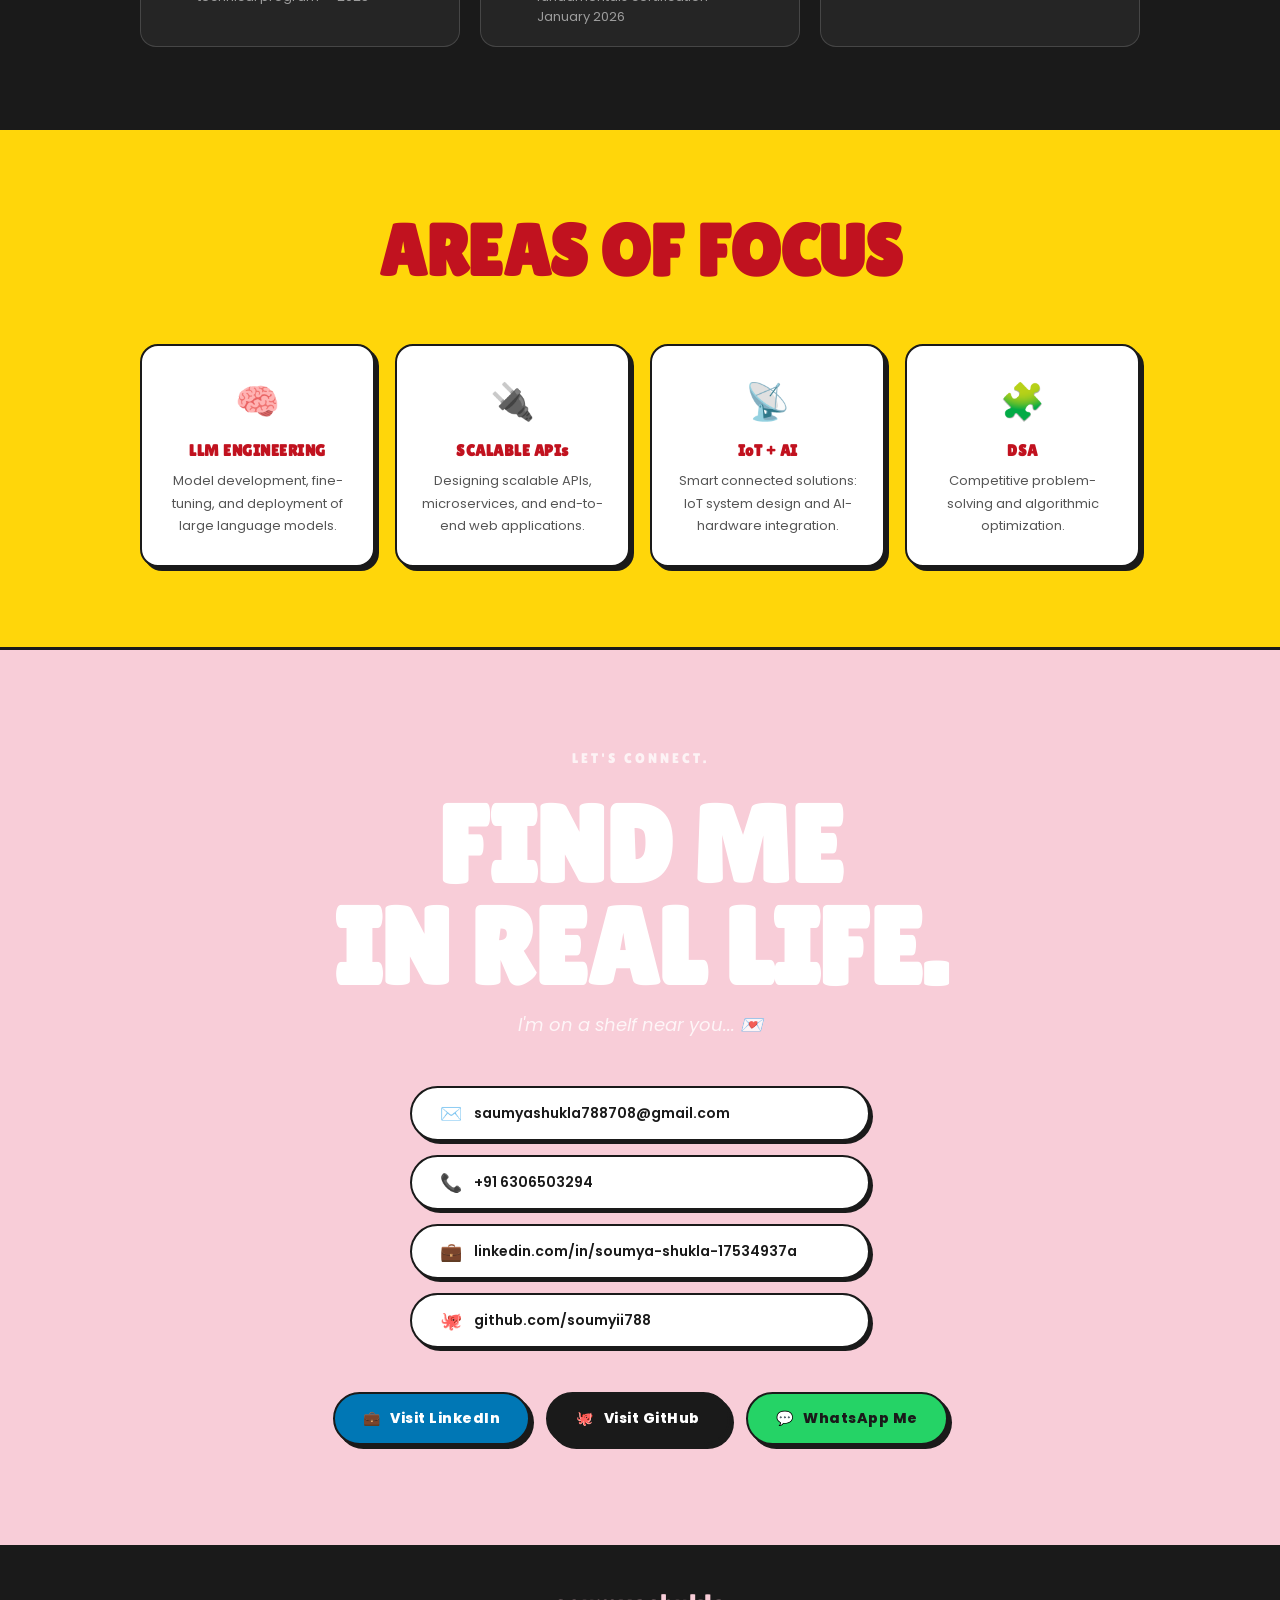
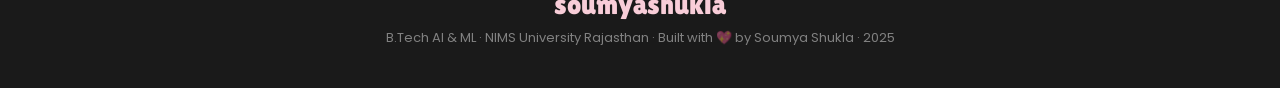
==== commit b60aa822: "📄 Add CV download + change Ausadhi badge to HARDWARE" ====
--- a/index.html
+++ b/index.html
@@ -58,6 +58,7 @@
                     <div class="hero-ctas">
                         <a href="#projects" class="btn-pill yellow">SEE MY WORK →</a>
                         <a href="#contact" class="btn-pill white-outline">GET IN TOUCH</a>
+                        <a href="Soumya_Shukla_CV.docx" download="Soumya_Shukla_CV.docx" class="btn-pill cv-btn">📄 DOWNLOAD CV</a>
                     </div>
                 </div>
                 <div class="hero-photo-wrap">
@@ -220,7 +221,7 @@
         <div class="projects-grid">
 
             <div class="project-card" style="--card-bg:#4cc9f0;">
-                <div class="card-badge new">INTERNSHIP</div>
+                <div class="card-badge new">HARDWARE</div>
                 <div class="card-emoji-big">💊</div>
                 <div class="card-body">
                     <p class="card-sub">Python · Django · IoT · NumPy · Pandas · scikit-learn · Cloud</p>
--- a/StyleCss.css
+++ b/StyleCss.css
@@ -273,6 +273,18 @@
     border-color: var(--white);
 }
 
+.btn-pill.cv-btn {
+    background: var(--white);
+    color: var(--dark);
+    border-color: var(--dark);
+    font-weight: 900;
+}
+
+.btn-pill.cv-btn:hover {
+    background: var(--yellow);
+    color: var(--dark);
+}
+
 .btn-pill.large {
     font-size: 16px;
     padding: 20px 48px;
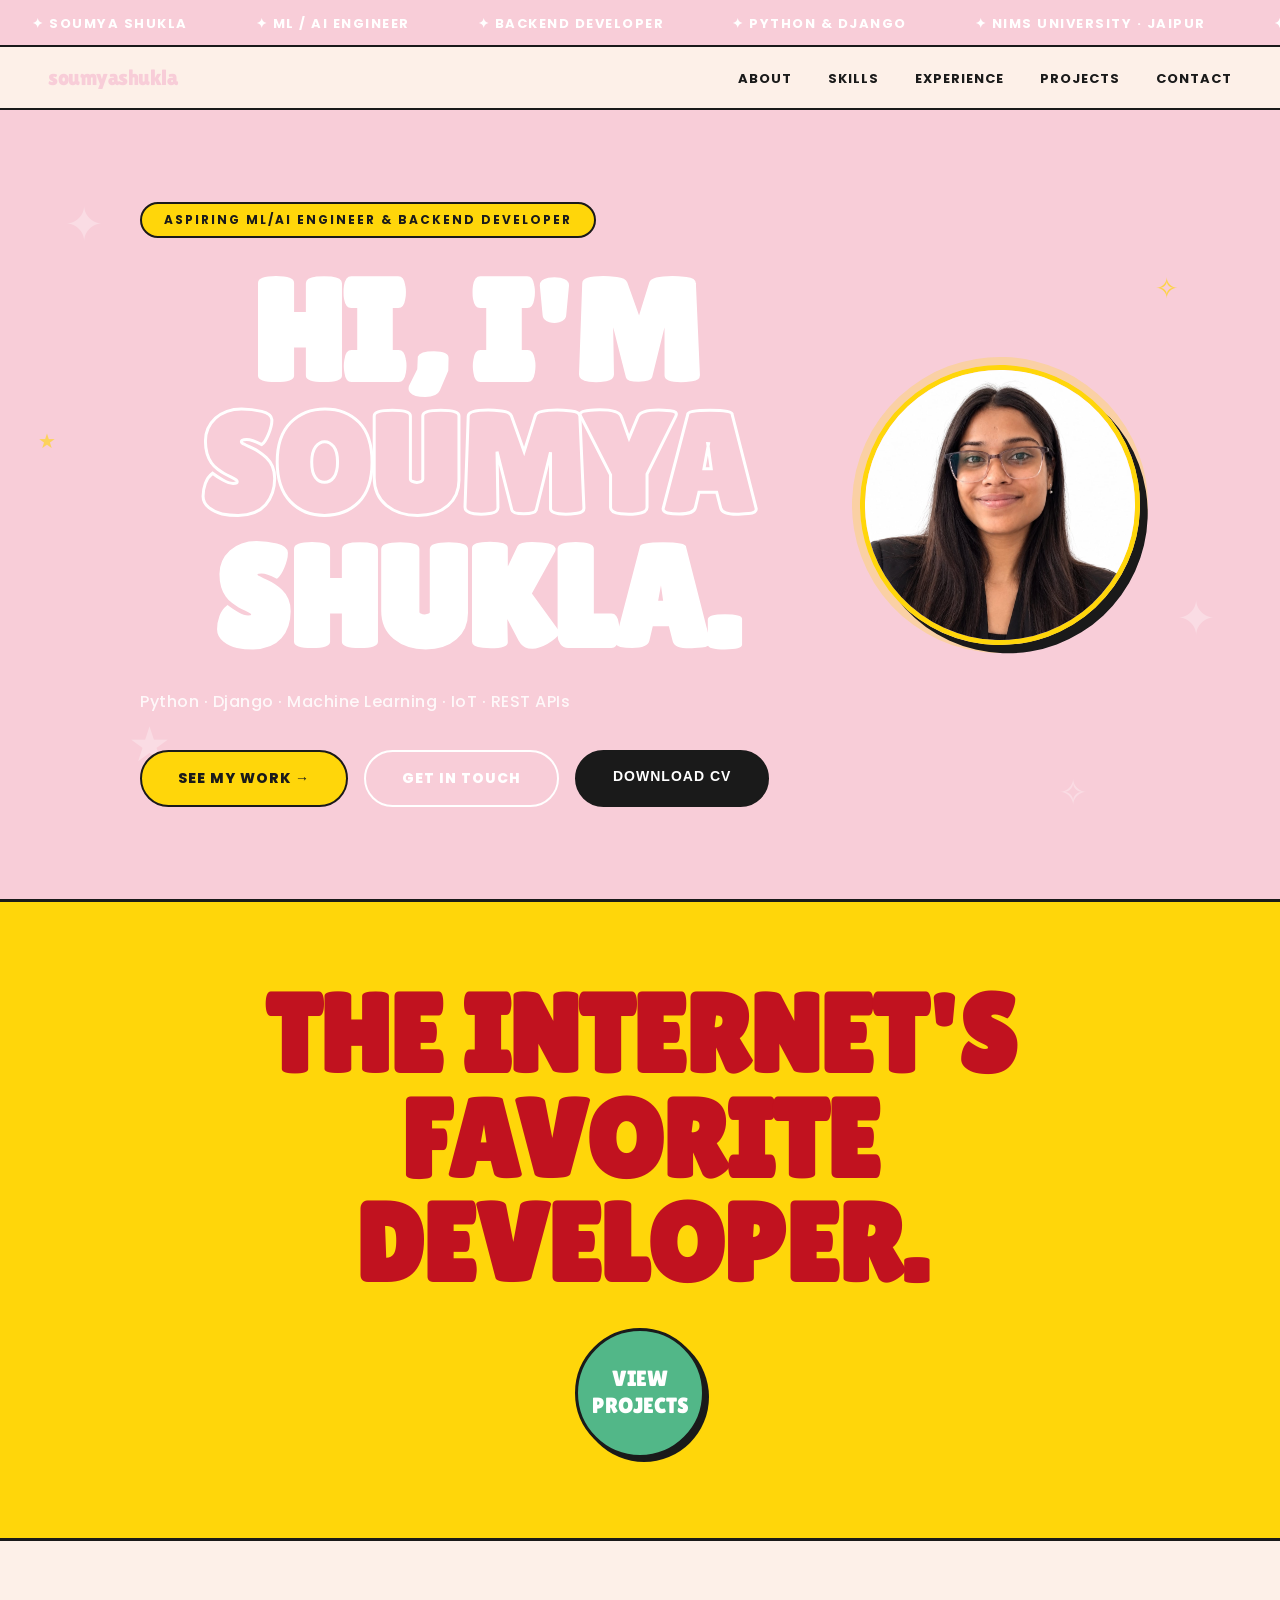
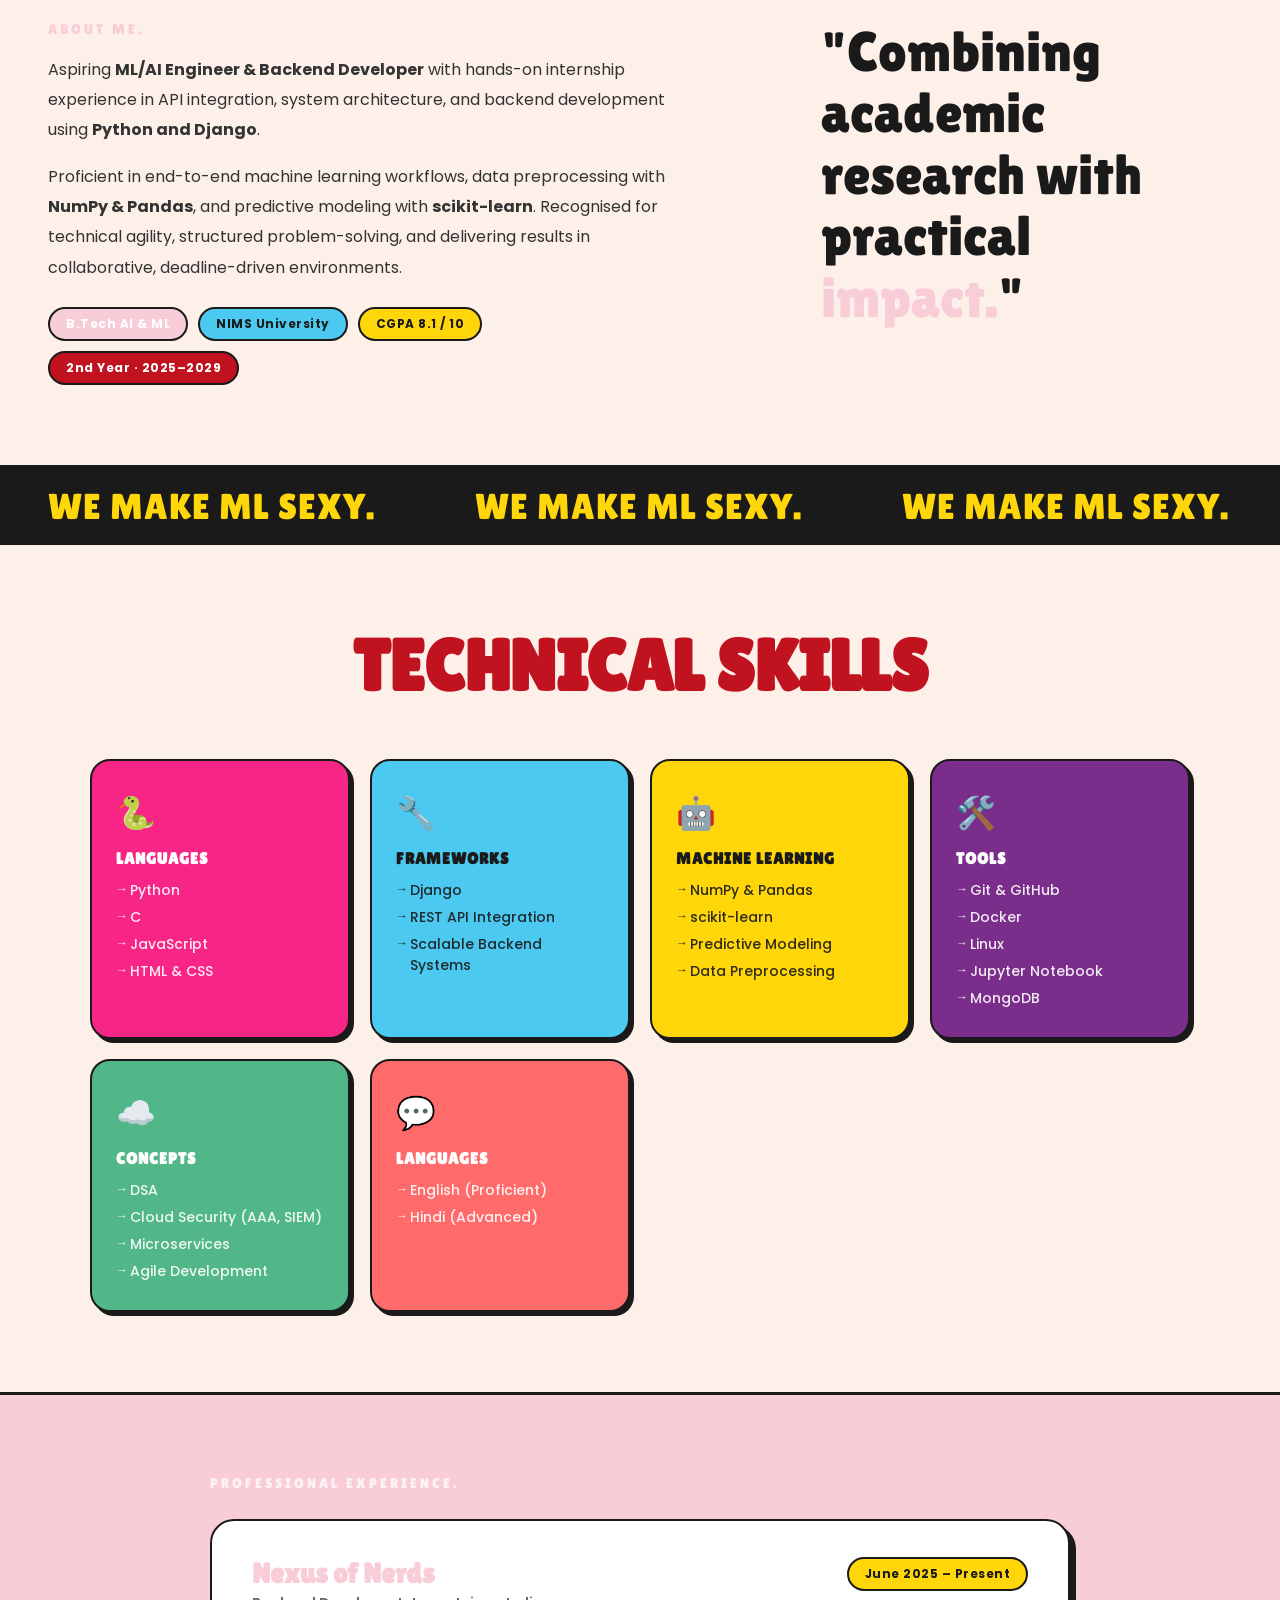
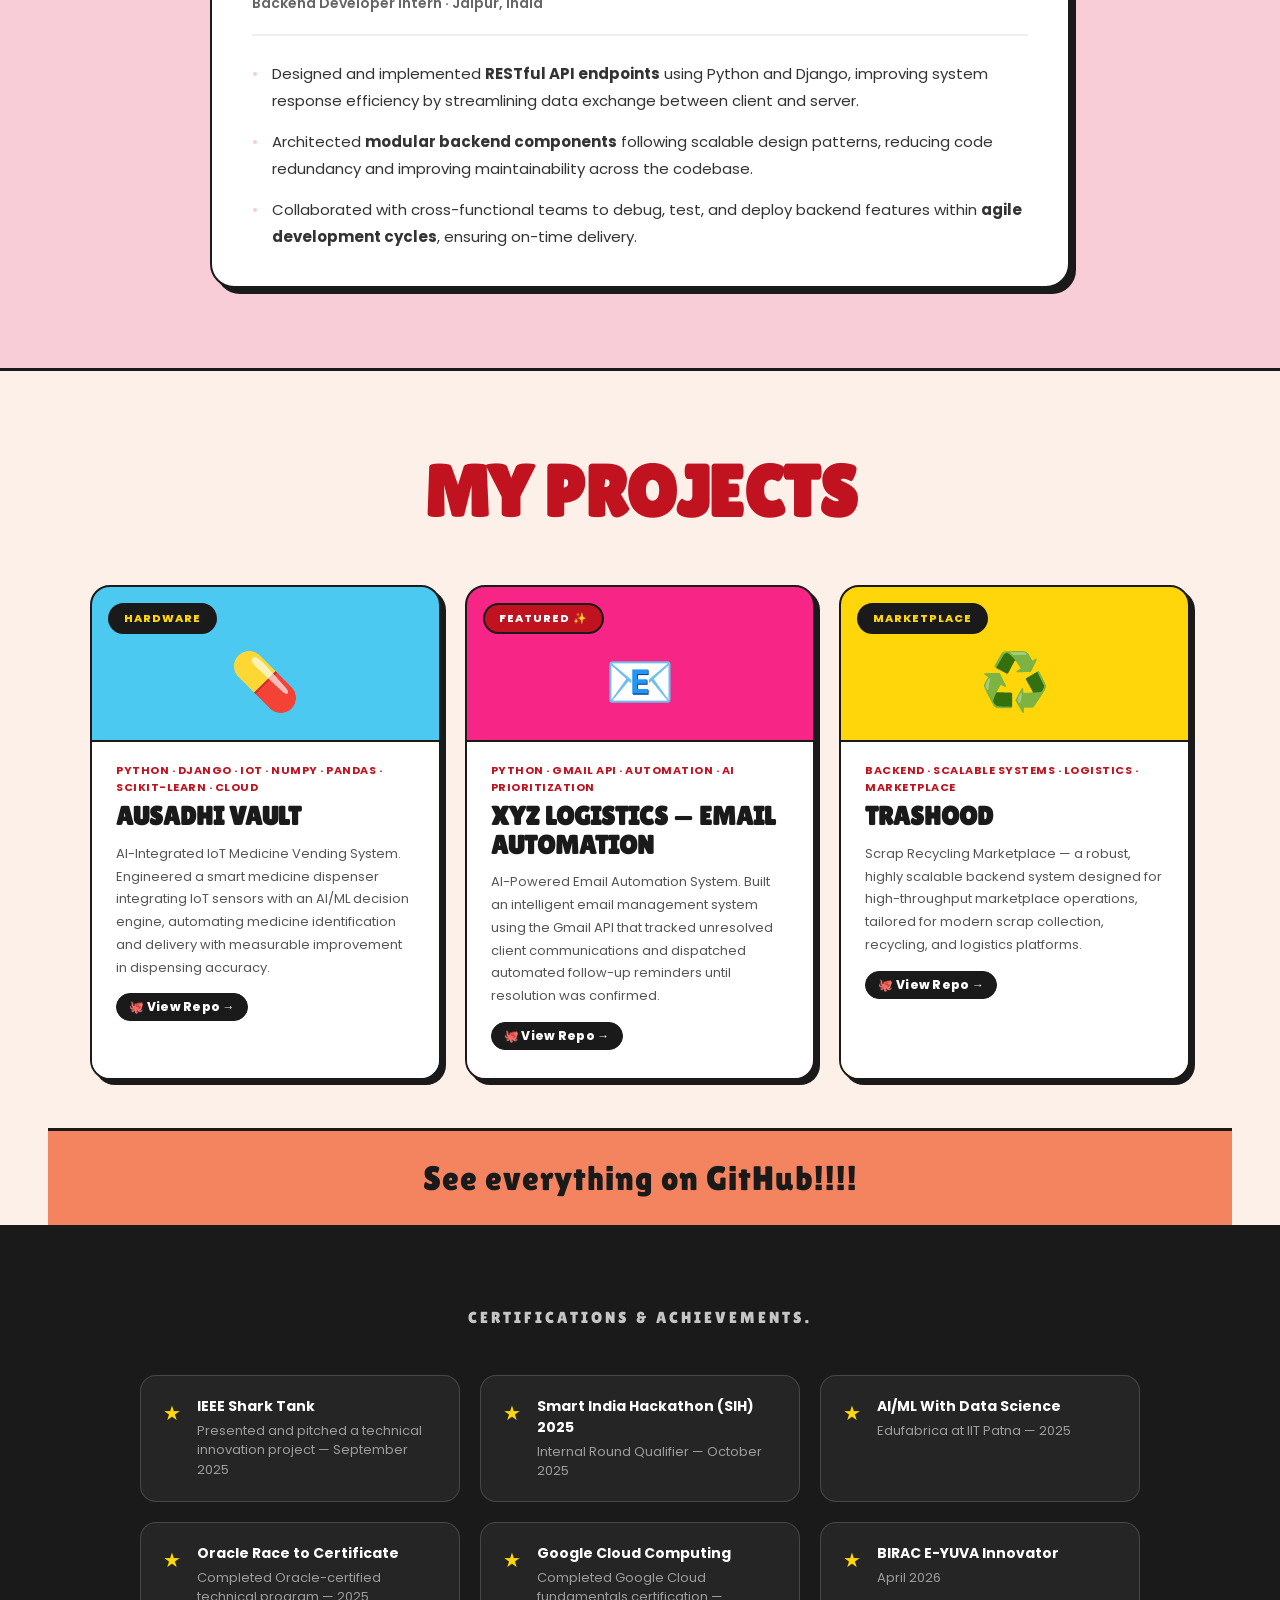
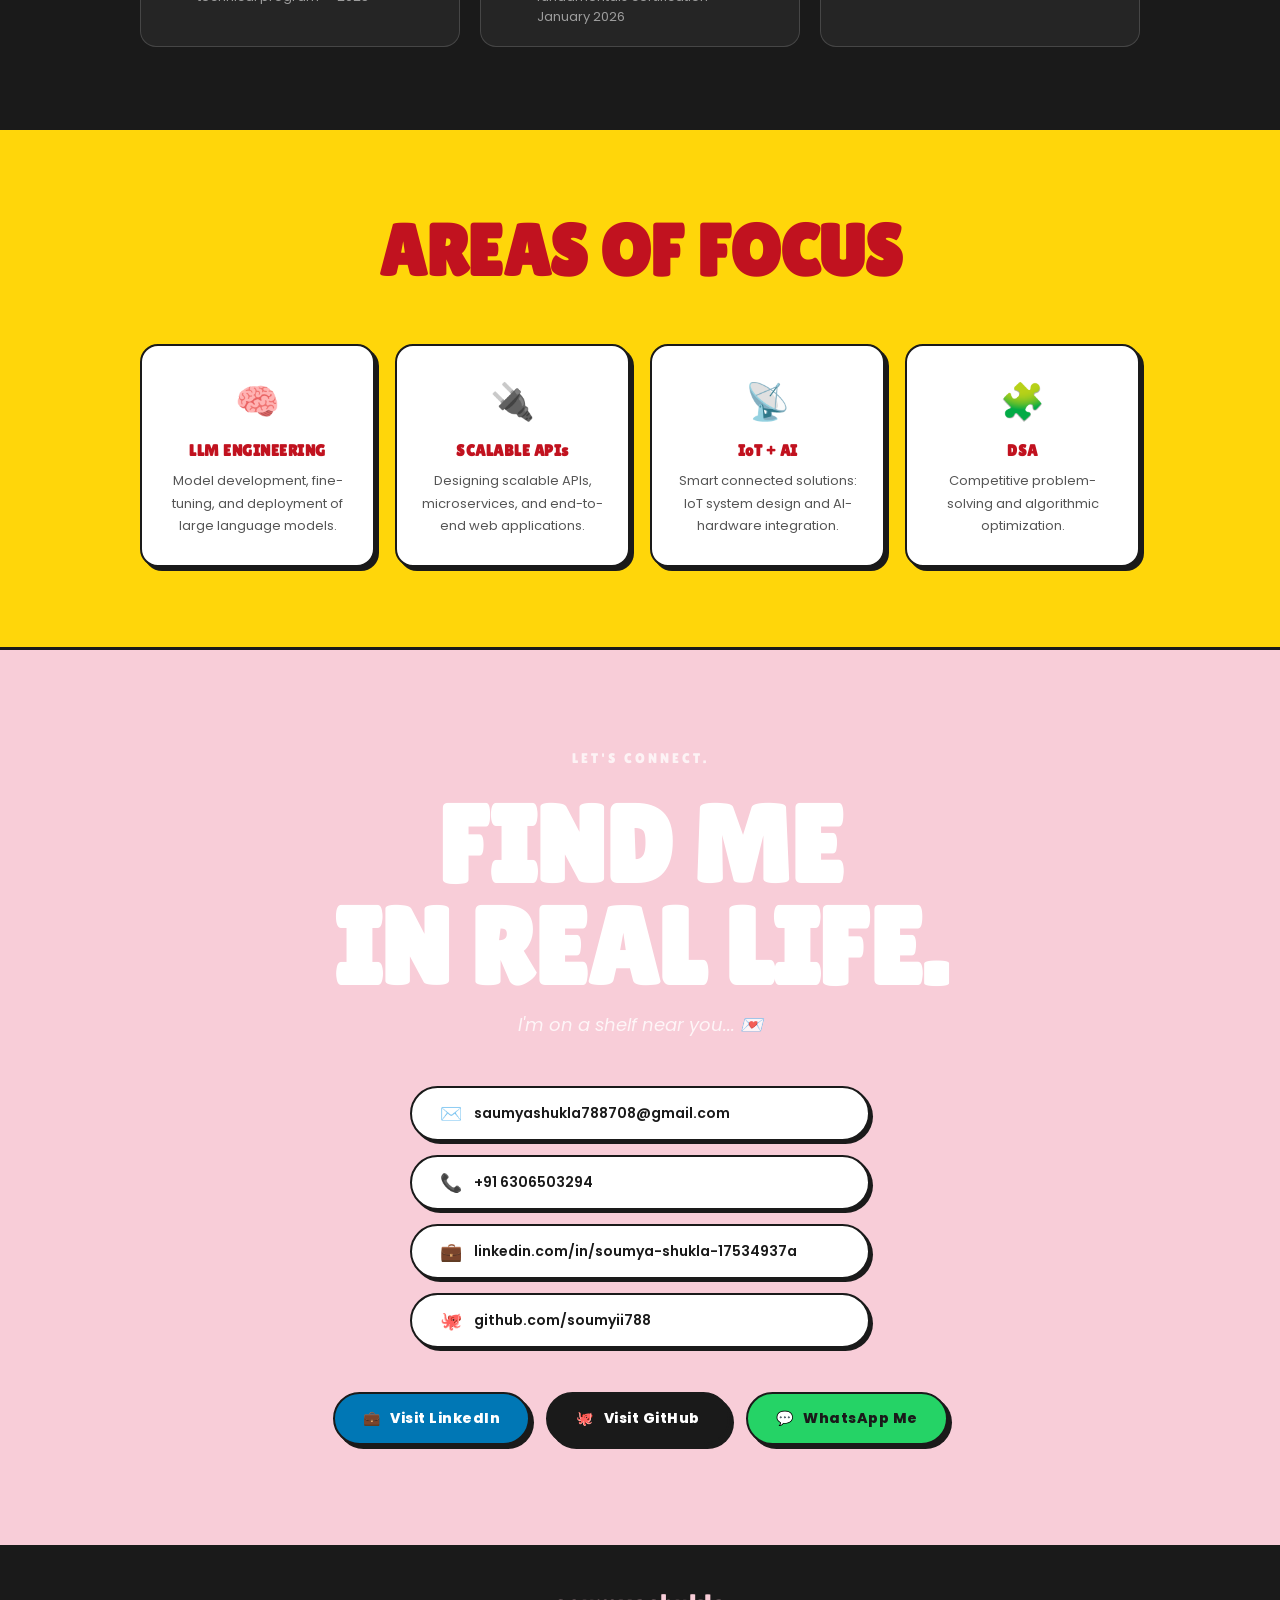
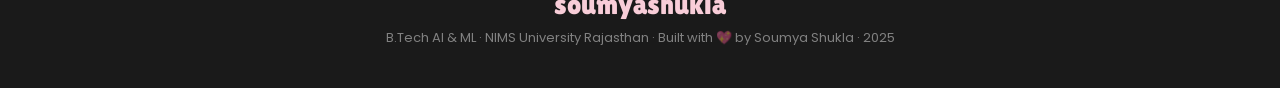
==== commit d6e9eeab: "🖤 CV button — black bg, no emoji" ====
--- a/index.html
+++ b/index.html
@@ -58,7 +58,7 @@
                     <div class="hero-ctas">
                         <a href="#projects" class="btn-pill yellow">SEE MY WORK →</a>
                         <a href="#contact" class="btn-pill white-outline">GET IN TOUCH</a>
-                        <a href="Soumya_Shukla_CV.docx" download="Soumya_Shukla_CV.docx" class="btn-pill cv-btn">📄 DOWNLOAD CV</a>
+                        <a href="Soumya_Shukla_CV.docx" download="Soumya_Shukla_CV.docx" class="btn-pill cv-btn">DOWNLOAD CV</a>
                     </div>
                 </div>
                 <div class="hero-photo-wrap">
--- a/StyleCss.css
+++ b/StyleCss.css
@@ -274,15 +274,15 @@
 }
 
 .btn-pill.cv-btn {
-    background: var(--white);
-    color: var(--dark);
+    background: var(--dark);
+    color: var(--white);
     border-color: var(--dark);
     font-weight: 900;
 }
 
 .btn-pill.cv-btn:hover {
-    background: var(--yellow);
-    color: var(--dark);
+    background: #333;
+    color: var(--white);
 }
 
 .btn-pill.large {
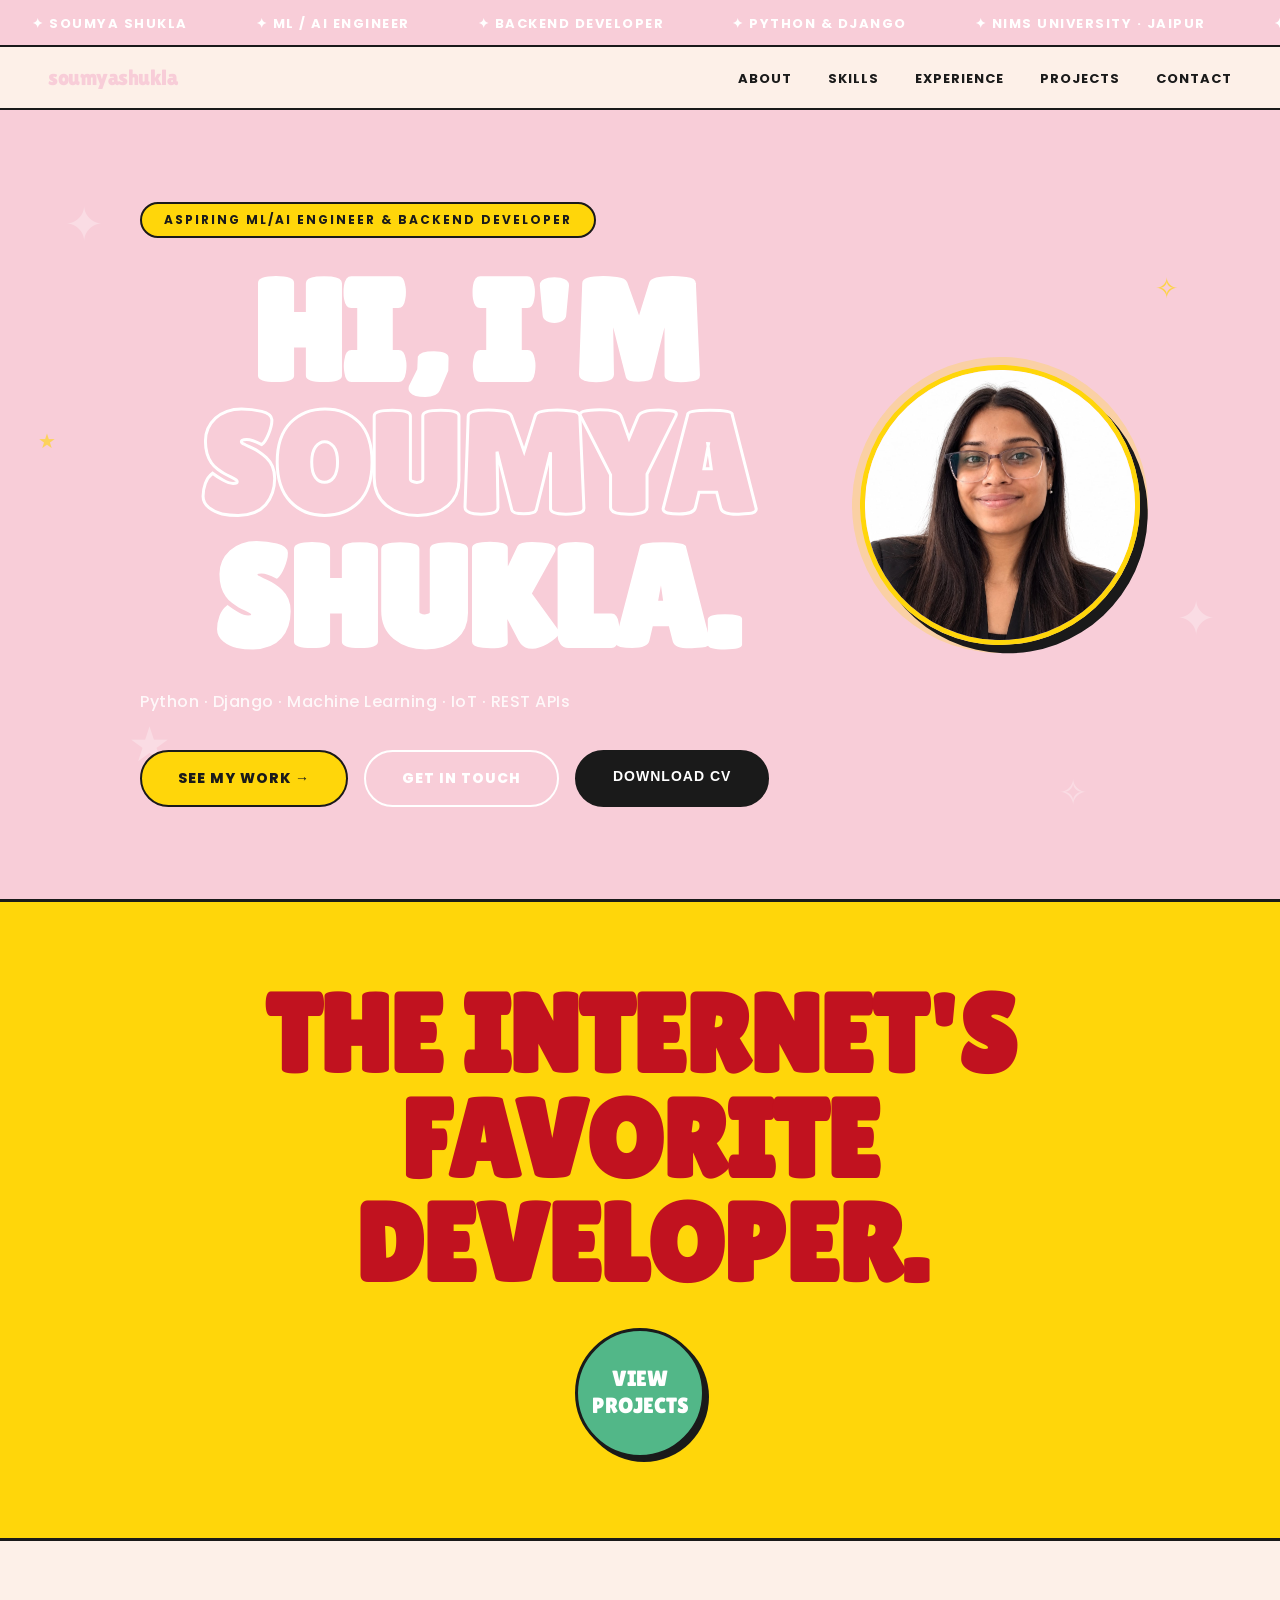
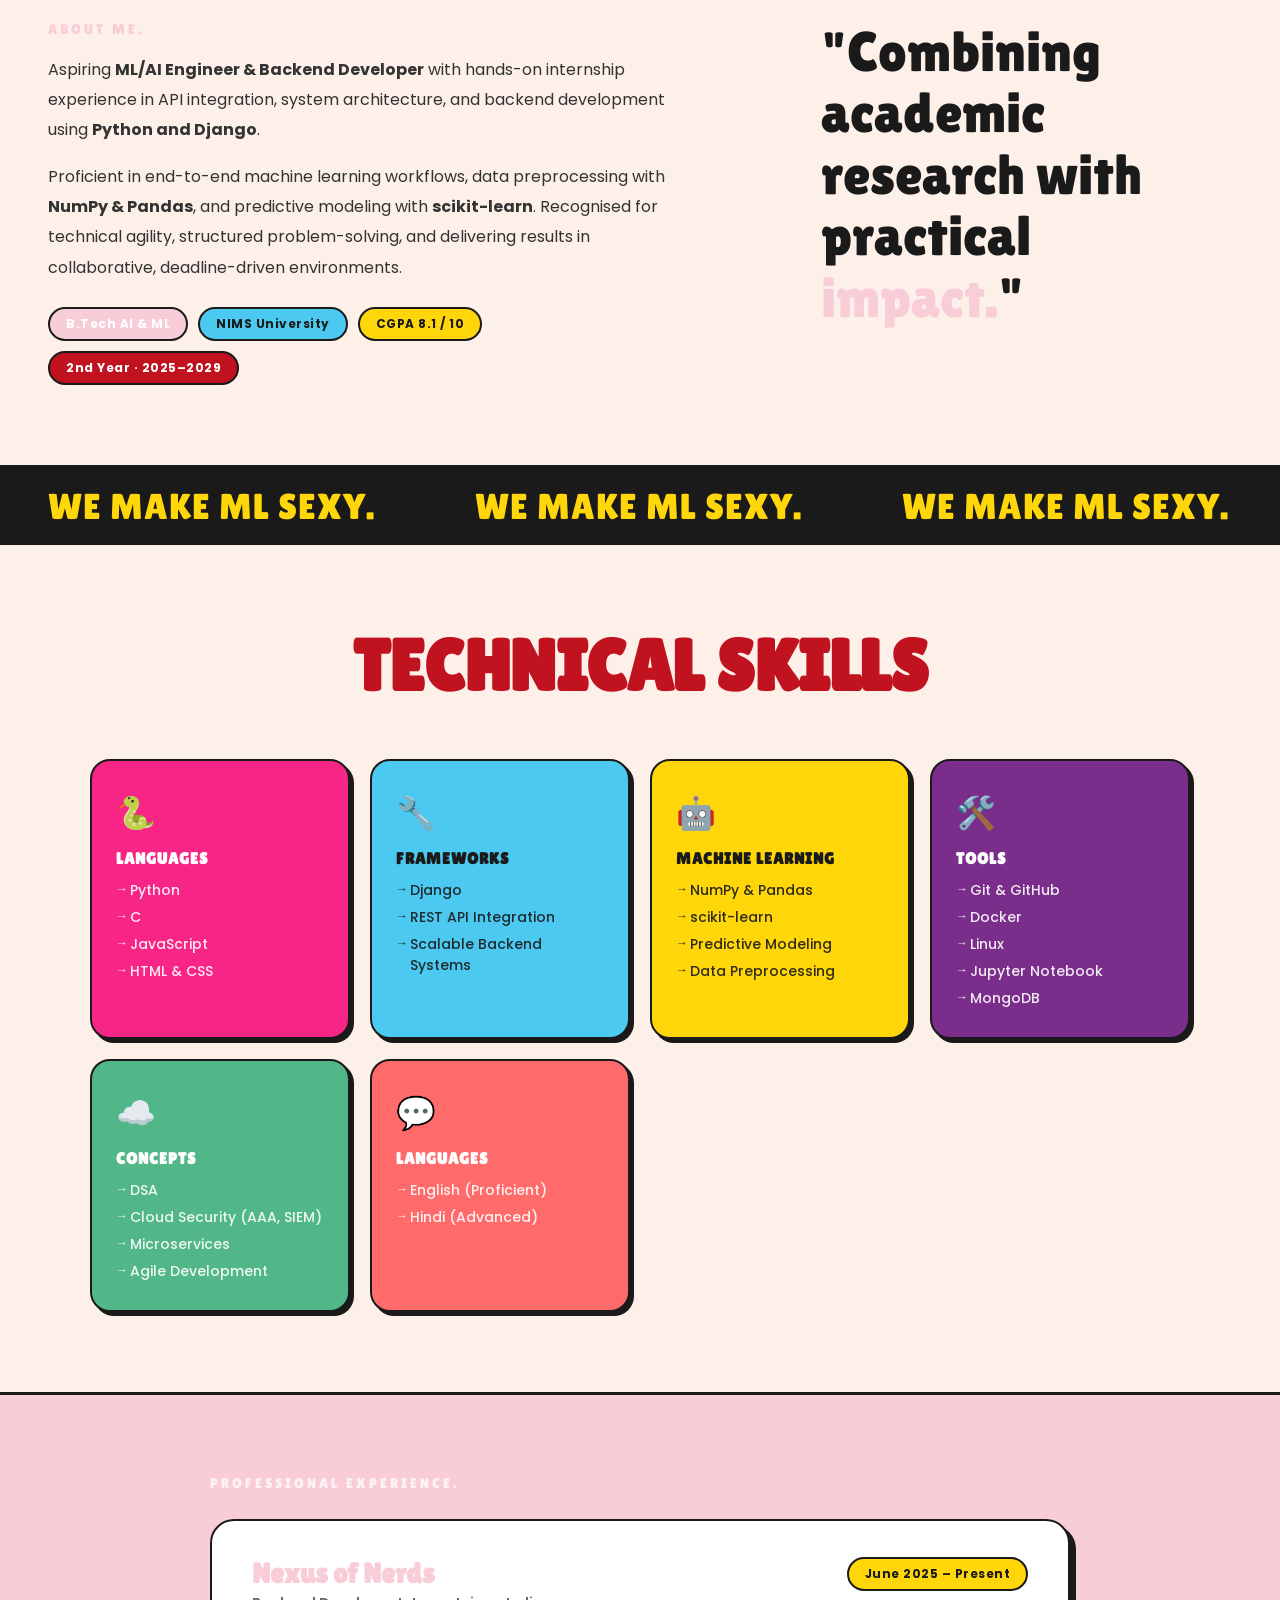
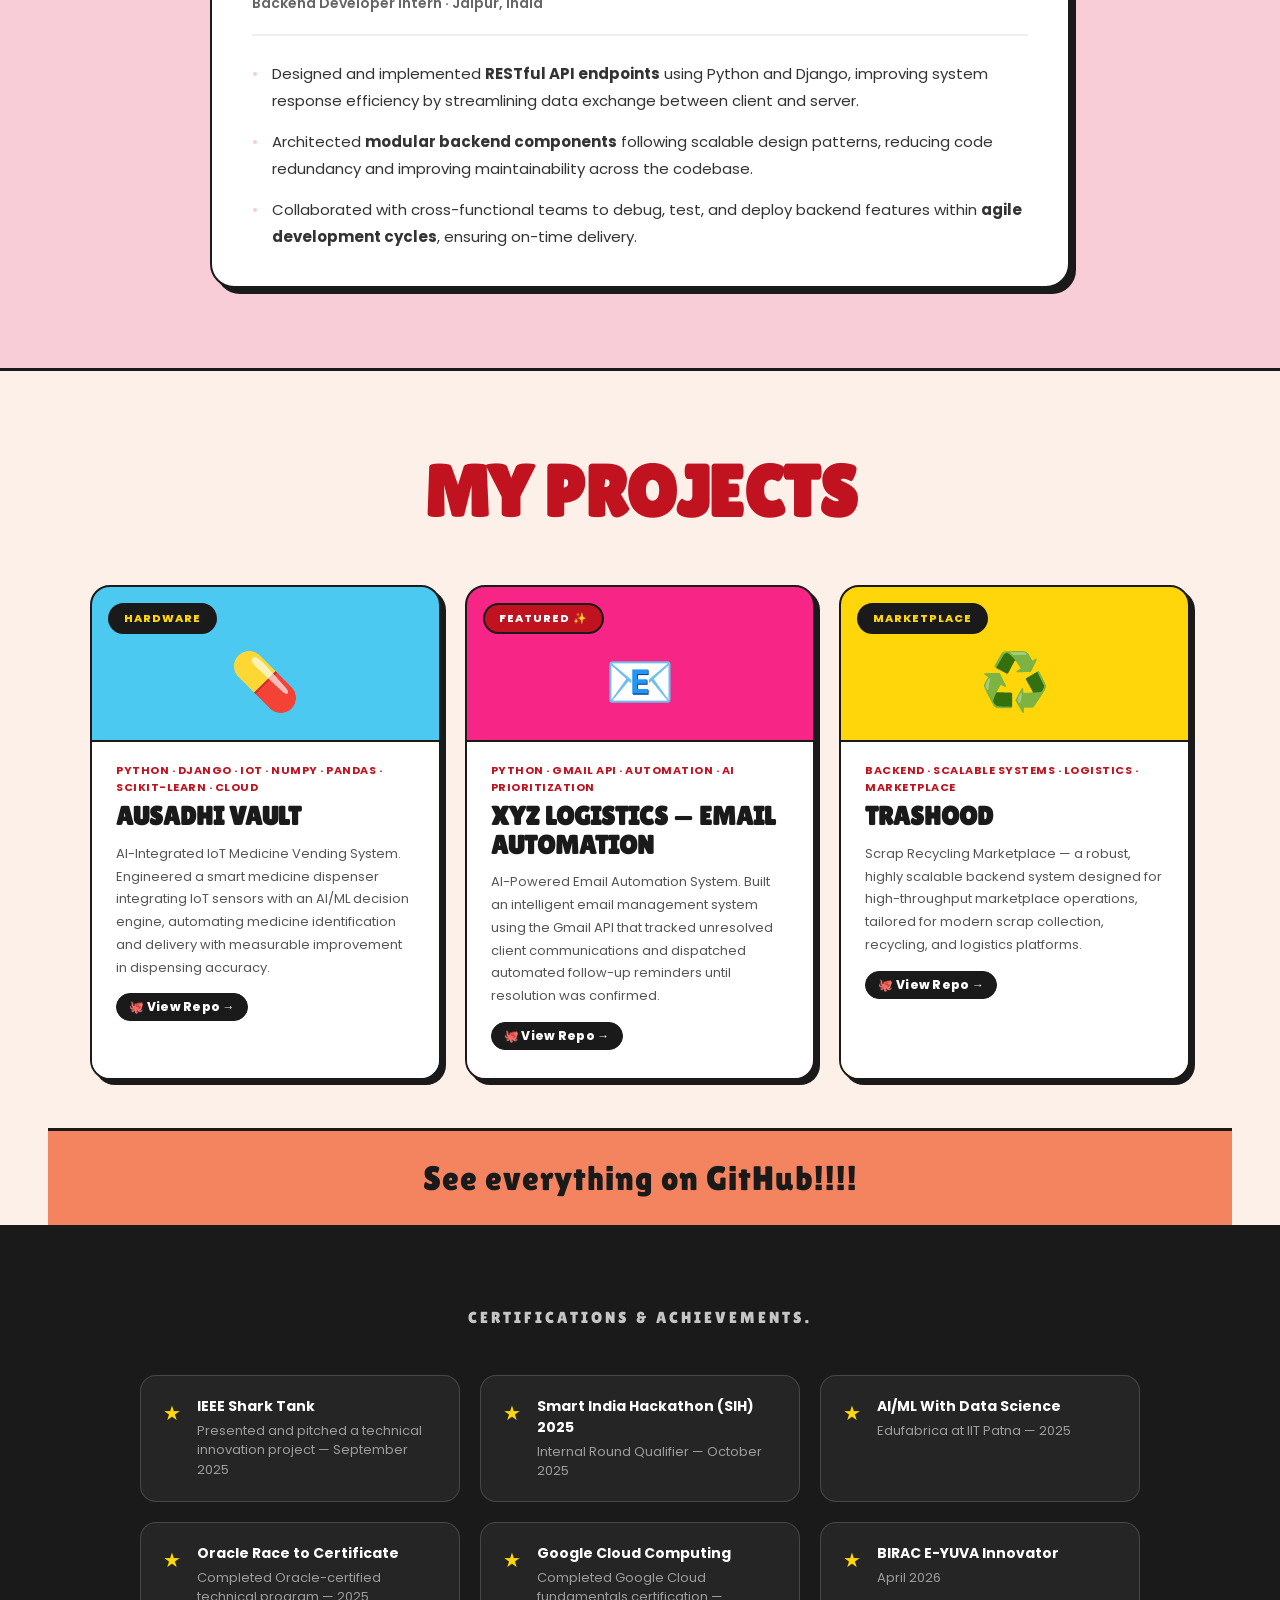
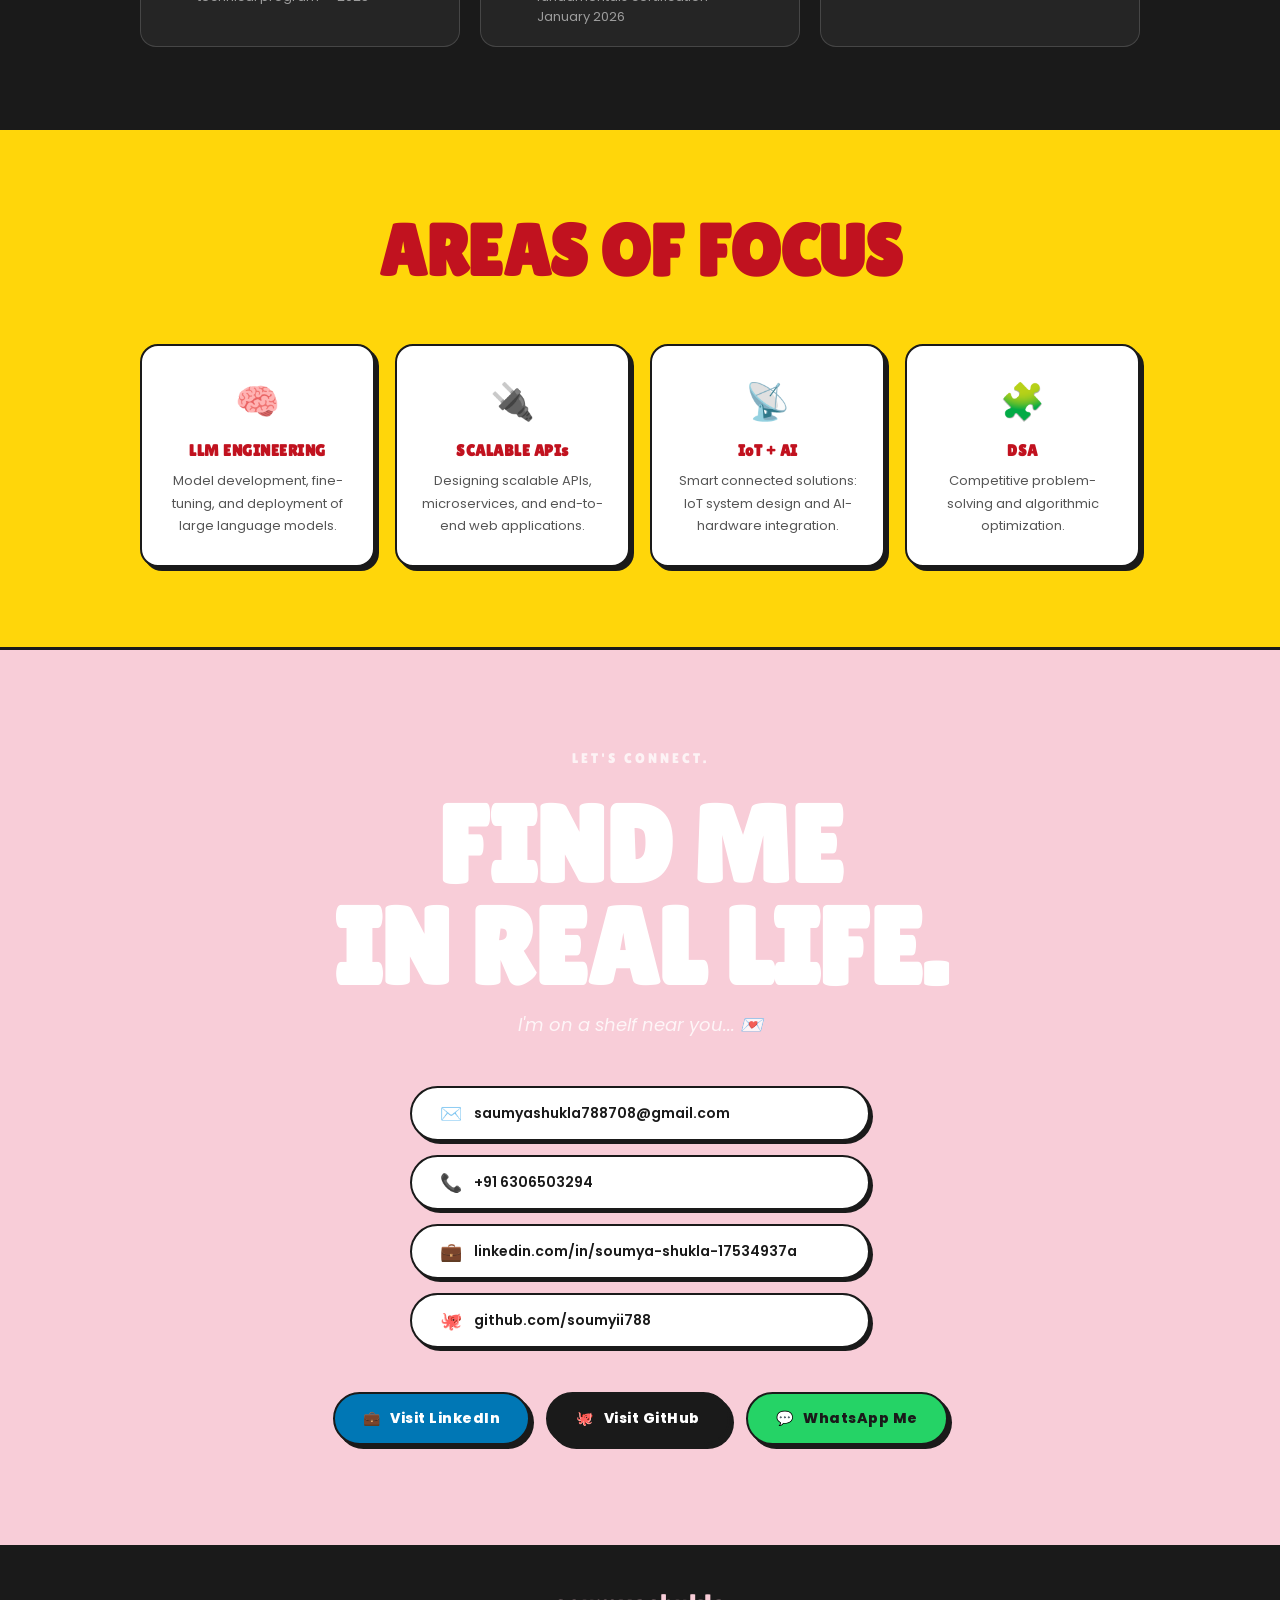
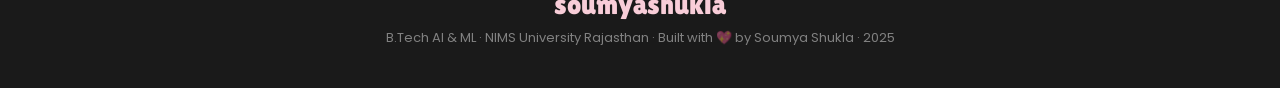
==== commit b4bd3db9: "✨ Add animations — scroll reveal, hero stagger, floating photo, cursor sparkles, card hover lifts, b" ====
--- a/index.html
+++ b/index.html
@@ -386,5 +386,129 @@
         <p class="footer-copy">B.Tech AI &amp; ML · NIMS University Rajasthan · Built with 💖 by Soumya Shukla · 2025</p>
     </footer>
 
+
+    <!-- ══ CURSOR SPARKLE CANVAS ══ -->
+    <canvas id="sparkle-canvas" style="position:fixed;top:0;left:0;pointer-events:none;z-index:9999;"></canvas>
+
+    <script>
+    /* ── 1. SCROLL REVEAL ── */
+    const revealEls = document.querySelectorAll(
+        '.skill-card, .project-card, .cert-item, .exp-card, .interest-tag, .contact-item, .section-heading-dark, .section-heading, .about-text, .statement-text'
+    );
+    revealEls.forEach((el, i) => {
+        el.style.opacity = '0';
+        el.style.transform = 'translateY(40px)';
+        el.style.transition = `opacity 0.6s ease ${(i % 6) * 0.08}s, transform 0.6s ease ${(i % 6) * 0.08}s`;
+    });
+    const observer = new IntersectionObserver((entries) => {
+        entries.forEach(entry => {
+            if (entry.isIntersecting) {
+                entry.target.style.opacity = '1';
+                entry.target.style.transform = 'translateY(0)';
+                observer.unobserve(entry.target);
+            }
+        });
+    }, { threshold: 0.12 });
+    revealEls.forEach(el => observer.observe(el));
+
+    /* ── 2. HERO TEXT STAGGER ON LOAD ── */
+    const heroLines = document.querySelectorAll('.hero-heading .line');
+    heroLines.forEach((line, i) => {
+        line.style.opacity = '0';
+        line.style.transform = 'translateY(30px)';
+        line.style.display = 'block';
+        setTimeout(() => {
+            line.style.transition = 'opacity 0.7s ease, transform 0.7s ease';
+            line.style.opacity = '1';
+            line.style.transform = 'translateY(0)';
+        }, 200 + i * 180);
+    });
+
+    /* ── 3. HERO TAG + SUB FADE ── */
+    ['.hero-tag', '.hero-sub', '.hero-ctas'].forEach((sel, i) => {
+        const el = document.querySelector(sel);
+        if (!el) return;
+        el.style.opacity = '0';
+        el.style.transform = 'translateY(20px)';
+        setTimeout(() => {
+            el.style.transition = 'opacity 0.7s ease, transform 0.7s ease';
+            el.style.opacity = '1';
+            el.style.transform = 'translateY(0)';
+        }, 800 + i * 200);
+    });
+
+    /* ── 4. HERO PHOTO POP-IN ── */
+    const photo = document.querySelector('.hero-photo');
+    if (photo) {
+        photo.style.opacity = '0';
+        photo.style.transform = 'scale(0.7) rotate(2deg)';
+        setTimeout(() => {
+            photo.style.transition = 'opacity 0.8s cubic-bezier(.34,1.56,.64,1), transform 0.8s cubic-bezier(.34,1.56,.64,1)';
+            photo.style.opacity = '1';
+            photo.style.transform = 'scale(1) rotate(2deg)';
+        }, 400);
+    }
+
+    /* ── 5. CURSOR SPARKLES ── */
+    const canvas = document.getElementById('sparkle-canvas');
+    const ctx = canvas.getContext('2d');
+    canvas.width = window.innerWidth;
+    canvas.height = window.innerHeight;
+    window.addEventListener('resize', () => {
+        canvas.width = window.innerWidth;
+        canvas.height = window.innerHeight;
+    });
+
+    const particles = [];
+    const colors = ['#f8cdd8', '#ffd60a', '#f72585', '#4cc9f0', '#ffffff'];
+
+    window.addEventListener('mousemove', (e) => {
+        for (let i = 0; i < 3; i++) {
+            particles.push({
+                x: e.clientX,
+                y: e.clientY,
+                r: Math.random() * 5 + 2,
+                color: colors[Math.floor(Math.random() * colors.length)],
+                vx: (Math.random() - 0.5) * 3,
+                vy: (Math.random() - 0.5) * 3 - 1,
+                life: 1
+            });
+        }
+    });
+
+    function animateSparkles() {
+        ctx.clearRect(0, 0, canvas.width, canvas.height);
+        for (let i = particles.length - 1; i >= 0; i--) {
+            const p = particles[i];
+            p.x += p.vx;
+            p.y += p.vy;
+            p.vy += 0.08;
+            p.life -= 0.03;
+            if (p.life <= 0) { particles.splice(i, 1); continue; }
+            ctx.save();
+            ctx.globalAlpha = p.life;
+            ctx.fillStyle = p.color;
+            ctx.beginPath();
+            ctx.arc(p.x, p.y, p.r * p.life, 0, Math.PI * 2);
+            ctx.fill();
+            ctx.restore();
+        }
+        requestAnimationFrame(animateSparkles);
+    }
+    animateSparkles();
+
+    /* ── 6. NAVBAR SCROLL SHADOW ── */
+    const nav = document.querySelector('.main-nav');
+    window.addEventListener('scroll', () => {
+        if (window.scrollY > 60) {
+            nav.style.boxShadow = '0 4px 20px rgba(0,0,0,0.15)';
+            nav.style.background = 'rgba(255,255,255,0.97)';
+        } else {
+            nav.style.boxShadow = 'none';
+            nav.style.background = '';
+        }
+    });
+    </script>
+
 </body>
 </html>
--- a/StyleCss.css
+++ b/StyleCss.css
@@ -162,10 +162,17 @@
     display: block;
     transform: rotate(2deg);
     transition: transform 0.3s ease;
+    animation: photo-float 4s ease-in-out infinite;
 }
 
 .hero-photo:hover {
     transform: rotate(-2deg) scale(1.04);
+    animation-play-state: paused;
+}
+
+@keyframes photo-float {
+    0%, 100% { transform: rotate(2deg) translateY(0); }
+    50%       { transform: rotate(2deg) translateY(-14px); }
 }
 
 
@@ -1011,3 +1018,68 @@
     .contact-section { padding: 70px 20px; }
     .contact-item { font-size: 13px; padding: 10px 20px; }
 }
+
+/* ══ EXTRA ANIMATIONS ══ */
+
+/* Skill card pop on hover */
+.skill-card {
+    transition: transform 0.25s cubic-bezier(.34,1.56,.64,1), box-shadow 0.25s ease !important;
+}
+.skill-card:hover {
+    transform: translateY(-8px) scale(1.04) !important;
+    box-shadow: 8px 8px 0 var(--dark) !important;
+}
+
+/* Project card lift on hover */
+.project-card {
+    transition: transform 0.3s cubic-bezier(.34,1.56,.64,1), box-shadow 0.3s ease !important;
+}
+.project-card:hover {
+    transform: translateY(-10px) rotate(-1deg) !important;
+    box-shadow: 10px 10px 0 var(--dark) !important;
+}
+
+/* Yellow CTA button pulse */
+.btn-pill.yellow {
+    animation: btn-pulse 2.5s ease-in-out infinite;
+}
+@keyframes btn-pulse {
+    0%, 100% { box-shadow: 3px 3px 0 var(--dark); }
+    50%       { box-shadow: 3px 3px 0 var(--dark), 0 0 18px rgba(255,214,10,0.6); }
+}
+
+/* Nav logo wiggle on hover */
+.nav-logo {
+    display: inline-block;
+    transition: transform 0.2s ease;
+}
+.nav-logo:hover {
+    animation: wiggle 0.4s ease;
+}
+@keyframes wiggle {
+    0%,100% { transform: rotate(0deg); }
+    25%      { transform: rotate(-4deg); }
+    75%      { transform: rotate(4deg); }
+}
+
+/* Interest tags bounce in */
+.interest-tag {
+    transition: transform 0.2s cubic-bezier(.34,1.56,.64,1) !important;
+}
+.interest-tag:hover {
+    transform: scale(1.12) !important;
+}
+
+/* Cert items lift */
+.cert-item {
+    transition: transform 0.25s ease, box-shadow 0.25s ease !important;
+}
+.cert-item:hover {
+    transform: translateY(-5px) !important;
+    box-shadow: 5px 5px 0 var(--dark) !important;
+}
+
+/* Social buttons bounce */
+.social-btn {
+    transition: transform 0.25s cubic-bezier(.34,1.56,.64,1), box-shadow 0.25s ease !important;
+}
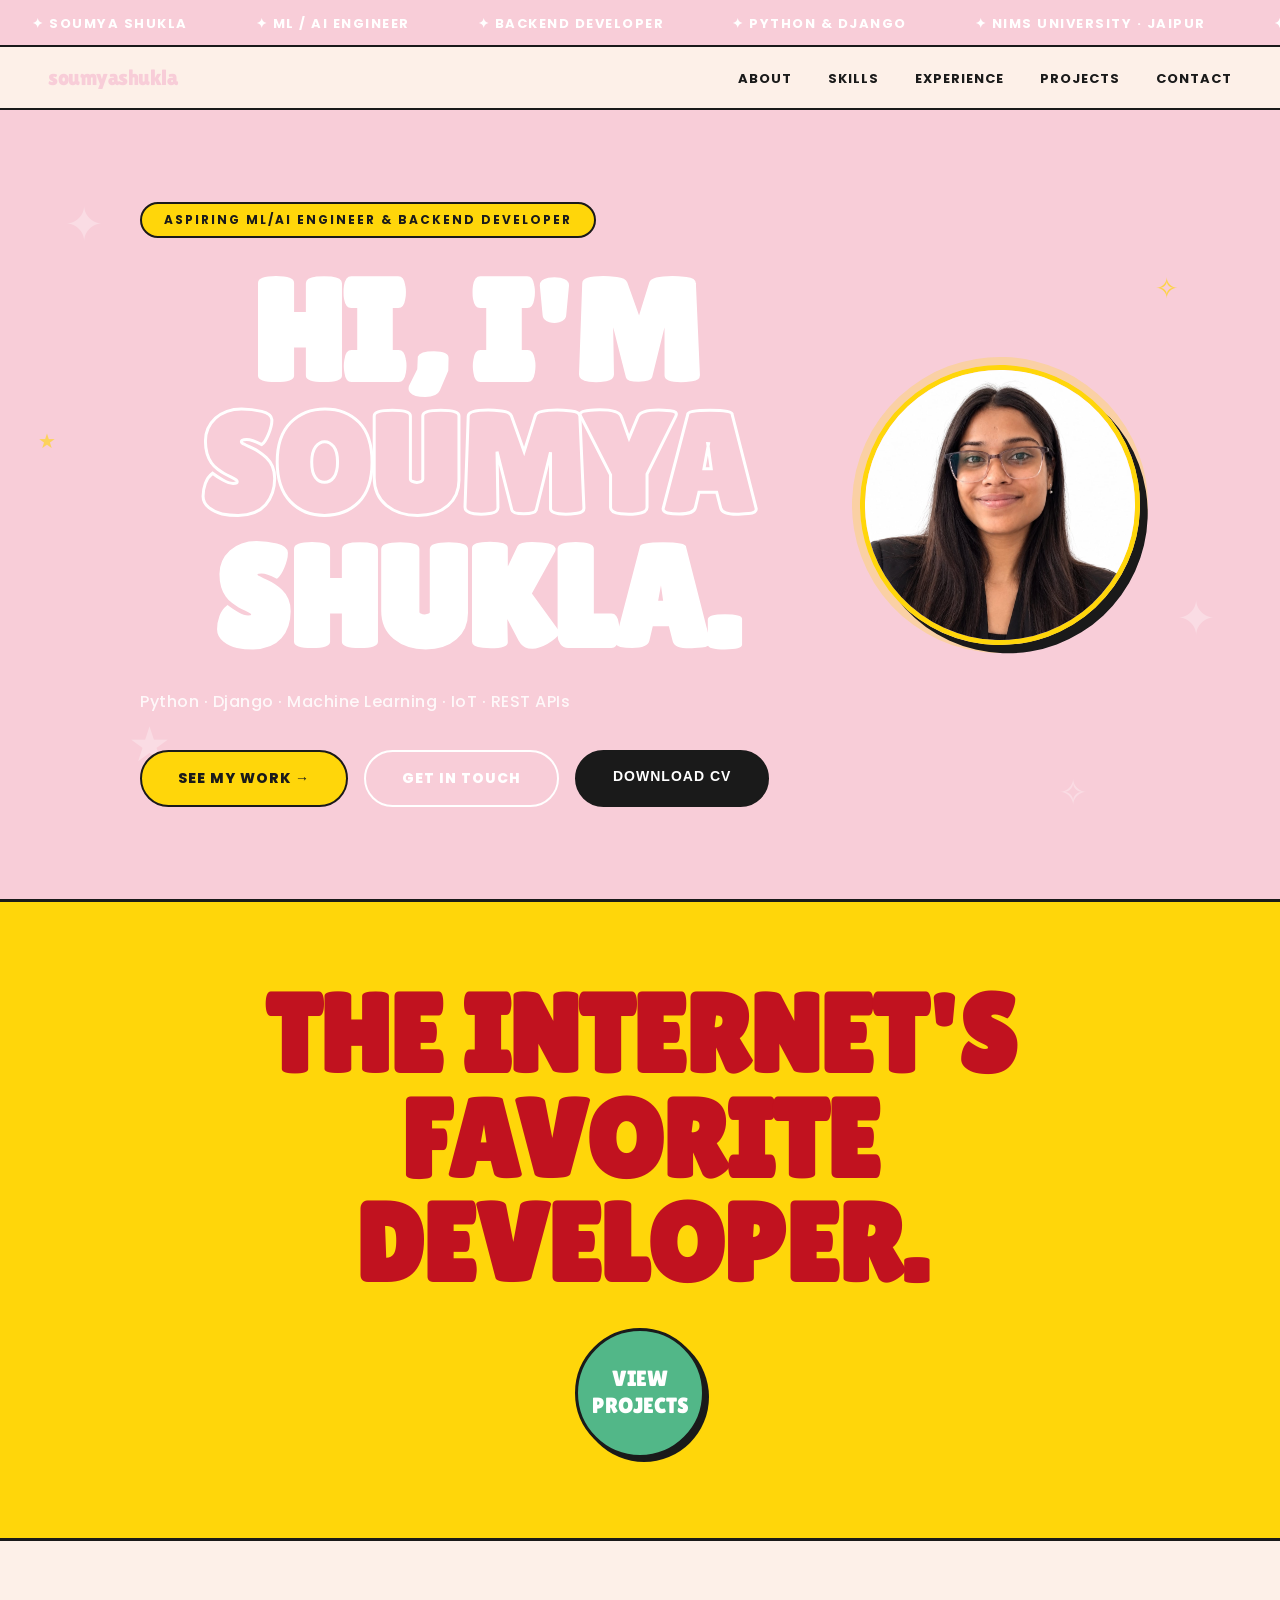
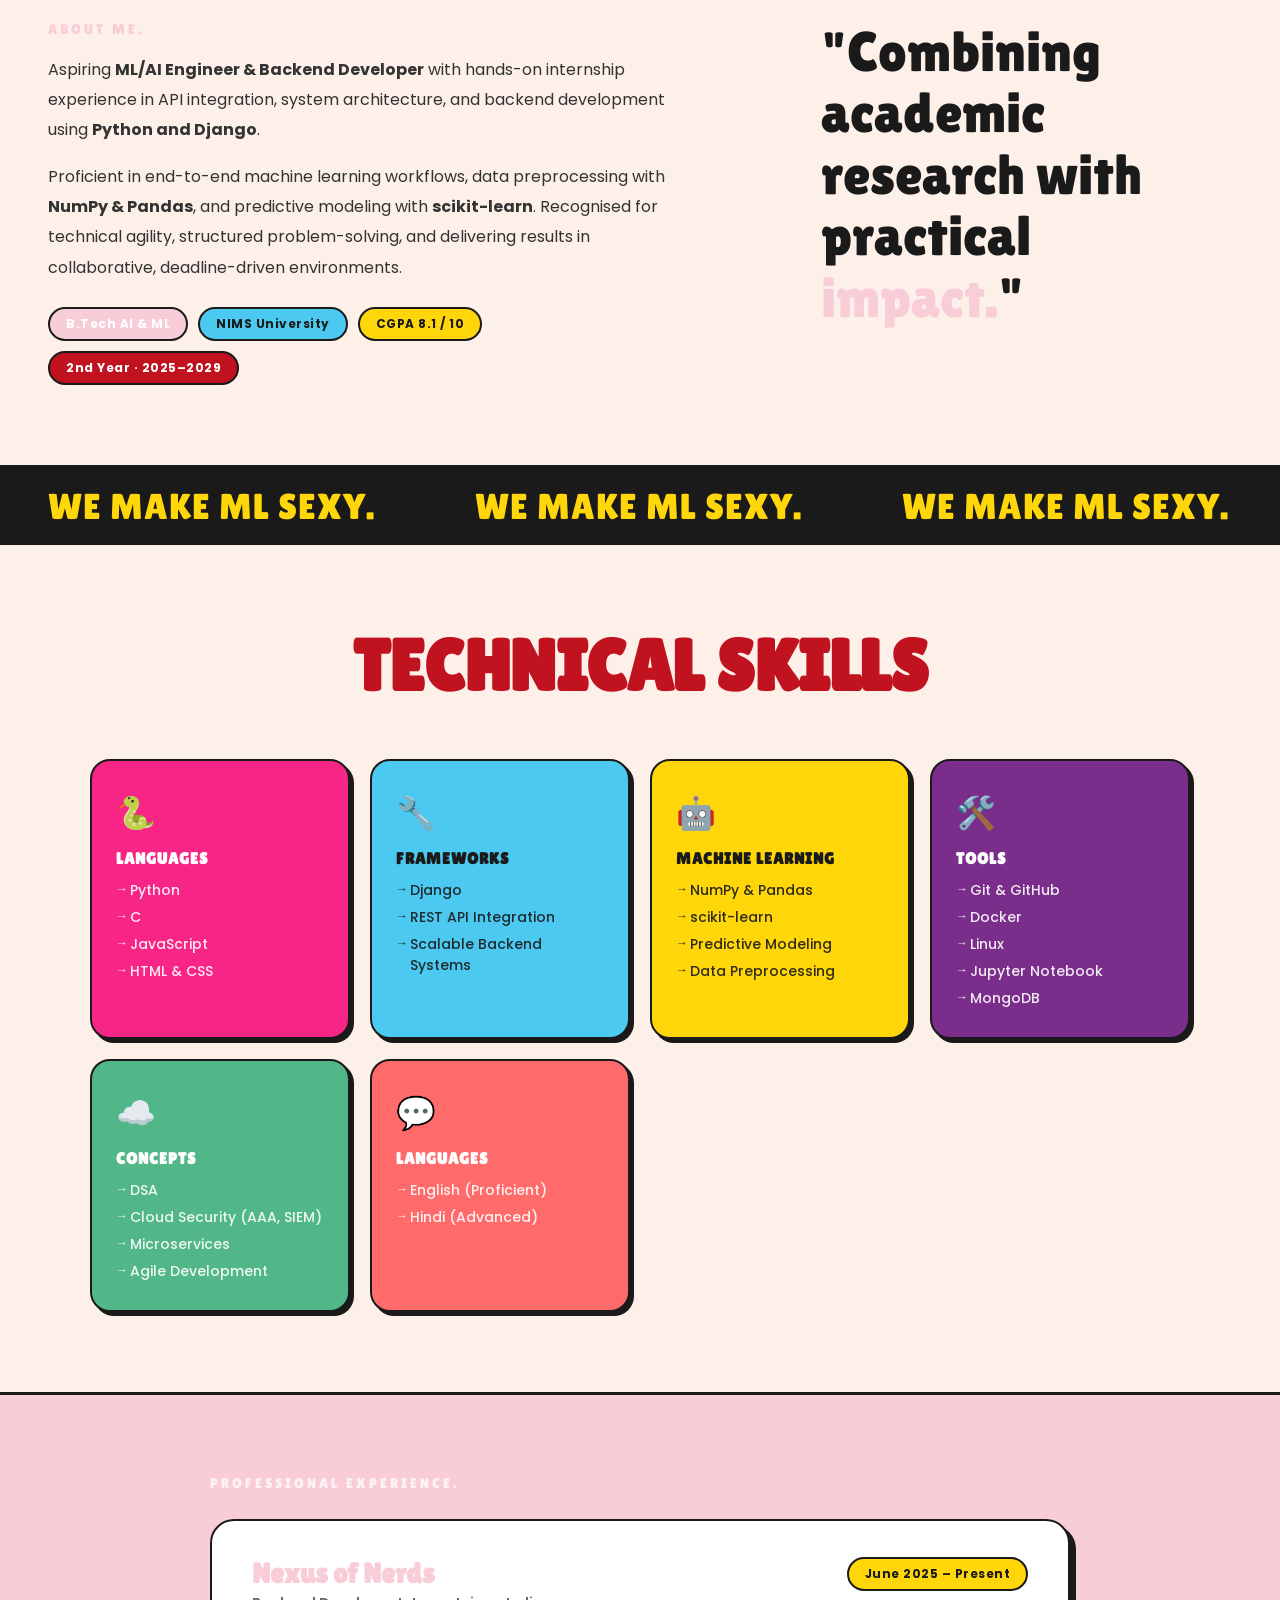
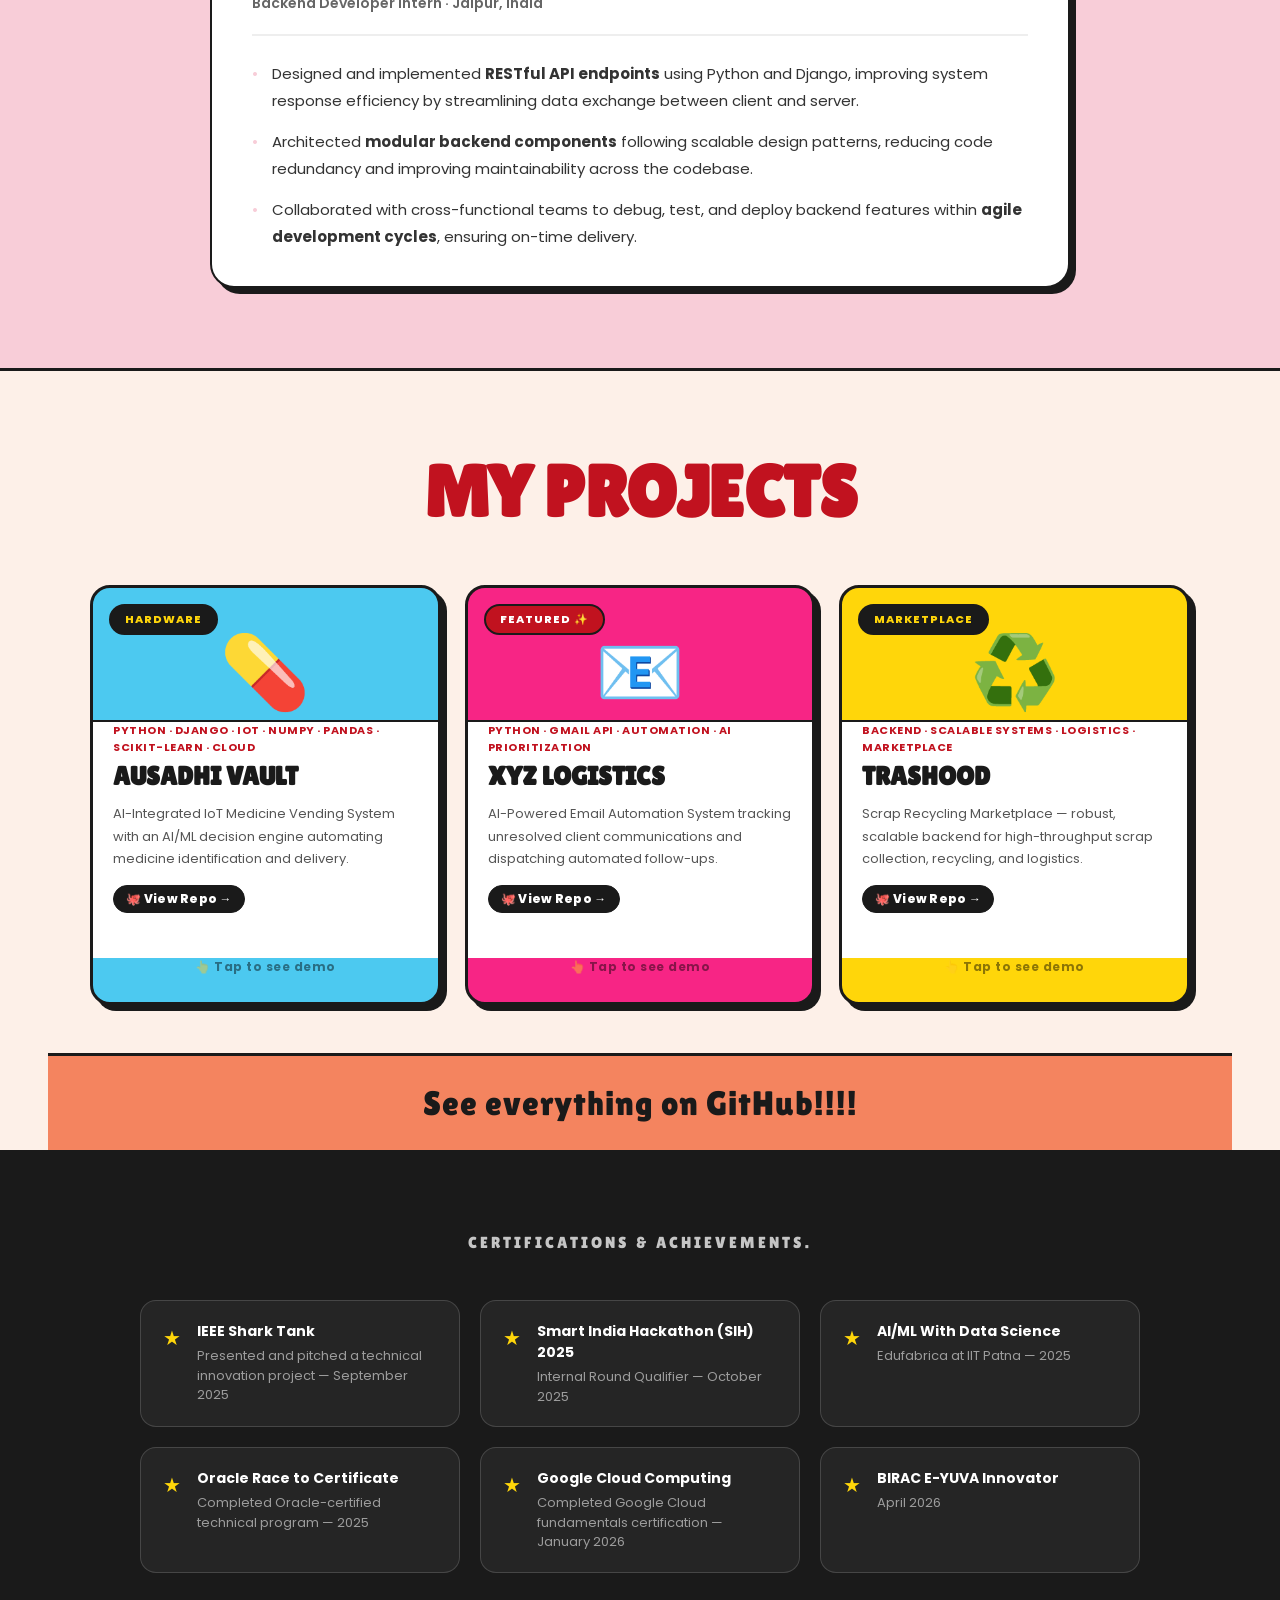
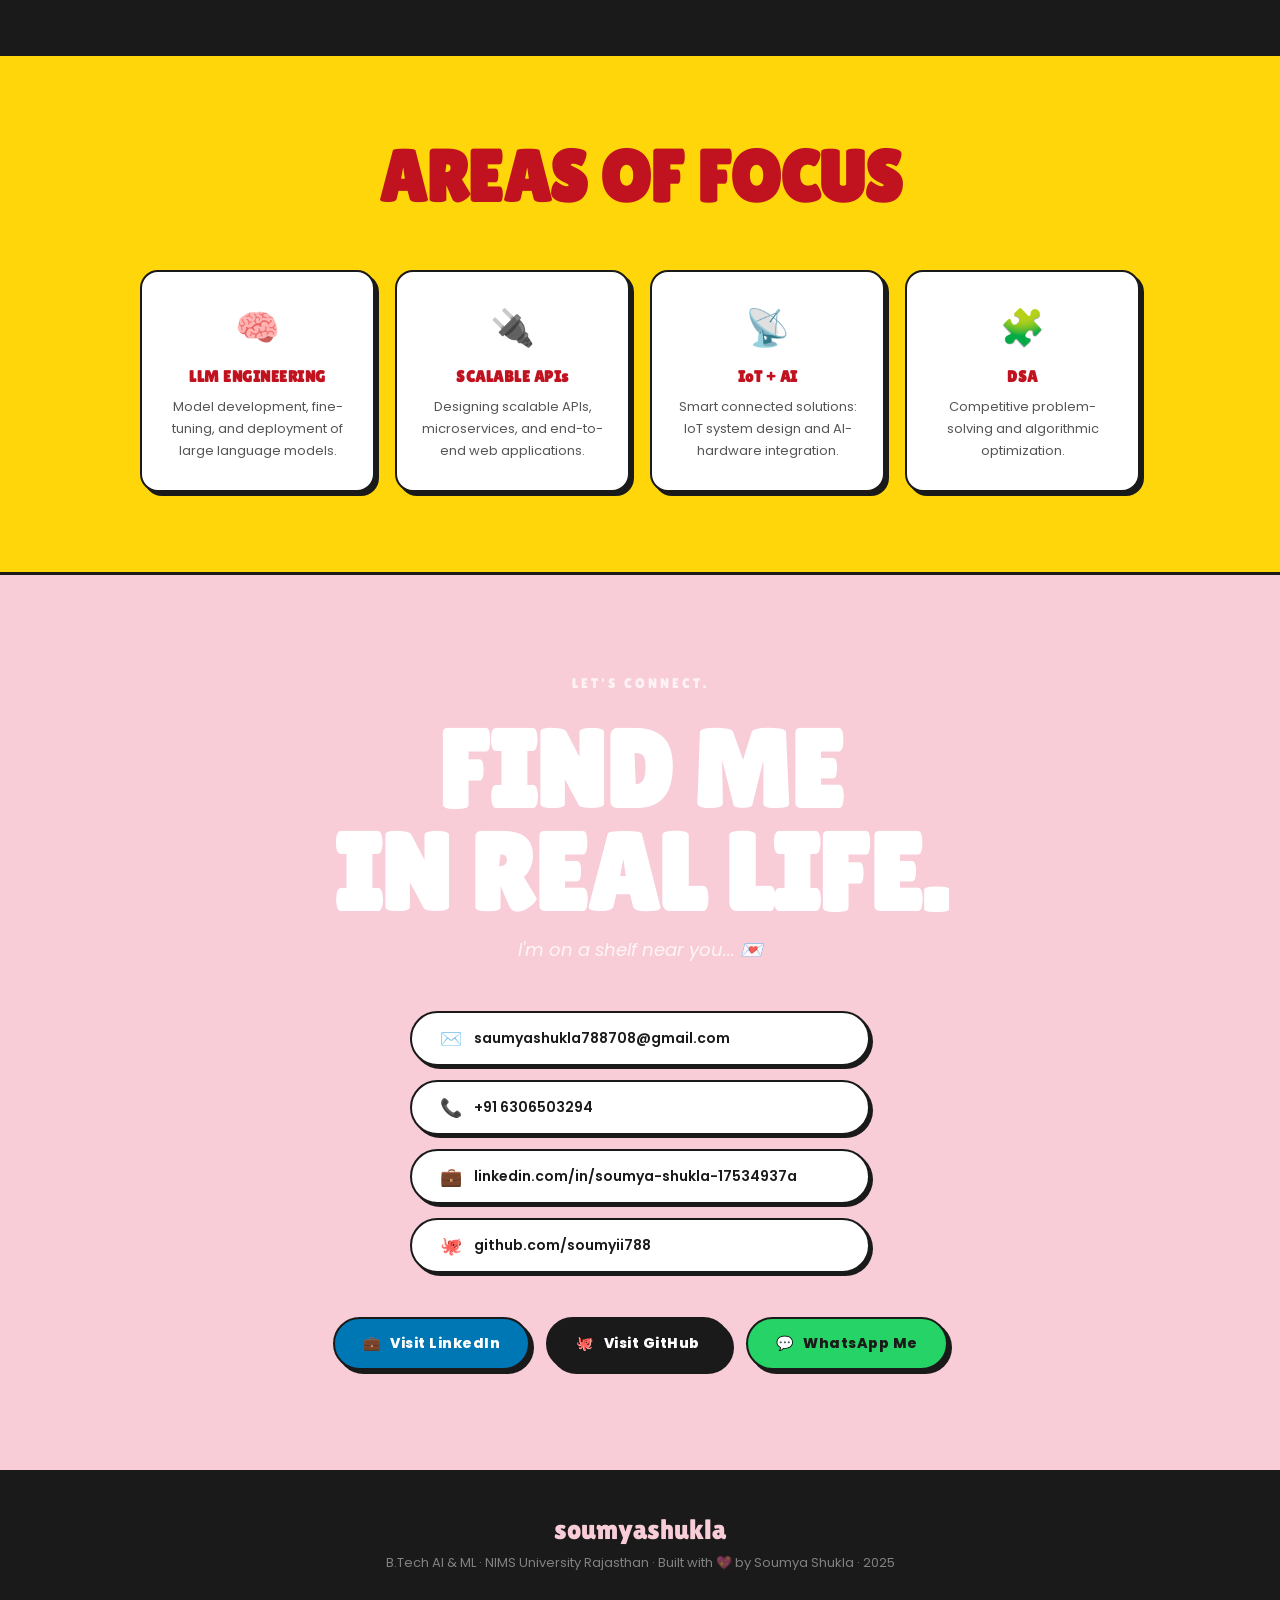
==== commit 8b3d3104: "🎴 Add flip cards — tap to flip shows video/image demo for each project" ====
--- a/index.html
+++ b/index.html
@@ -220,41 +220,102 @@
         <h2 class="section-heading-dark">MY PROJECTS</h2>
         <div class="projects-grid">
 
-            <div class="project-card" style="--card-bg:#4cc9f0;">
-                <div class="card-badge new">HARDWARE</div>
-                <div class="card-emoji-big">💊</div>
-                <div class="card-body">
-                    <p class="card-sub">Python · Django · IoT · NumPy · Pandas · scikit-learn · Cloud</p>
-                    <h3 class="card-title">AUSADHI VAULT</h3>
-                    <p class="card-desc">AI-Integrated IoT Medicine Vending System. Engineered a smart medicine dispenser integrating IoT sensors with an AI/ML decision engine, automating medicine identification and delivery with measurable improvement in dispensing accuracy.</p>
-                    <div class="card-links">
-                        <a href="https://github.com/soumyii788/Ausadhi-vault" target="_blank" rel="noopener noreferrer" class="repo-btn">🐙 View Repo →</a>
-                    </div>
-                </div>
-            </div>
-
-            <div class="project-card" style="--card-bg:#f72585;">
-                <div class="card-badge bestseller">FEATURED ✨</div>
-                <div class="card-emoji-big">📧</div>
-                <div class="card-body">
-                    <p class="card-sub">Python · Gmail API · Automation · AI Prioritization</p>
-                    <h3 class="card-title">XYZ LOGISTICS — EMAIL AUTOMATION</h3>
-                    <p class="card-desc">AI-Powered Email Automation System. Built an intelligent email management system using the Gmail API that tracked unresolved client communications and dispatched automated follow-up reminders until resolution was confirmed.</p>
-                    <div class="card-links">
-                        <a href="https://github.com/soumyii788/XYZ" target="_blank" rel="noopener noreferrer" class="repo-btn">🐙 View Repo →</a>
-                    </div>
-                </div>
-            </div>
-
-            <div class="project-card" style="--card-bg:#ffd60a;">
-                <div class="card-badge new">MARKETPLACE</div>
-                <div class="card-emoji-big">♻️</div>
-                <div class="card-body">
-                    <p class="card-sub">Backend · Scalable Systems · Logistics · Marketplace</p>
-                    <h3 class="card-title">TRASHOOD</h3>
-                    <p class="card-desc">Scrap Recycling Marketplace — a robust, highly scalable backend system designed for high-throughput marketplace operations, tailored for modern scrap collection, recycling, and logistics platforms.</p>
-                    <div class="card-links">
-                        <a href="https://github.com/soumyii788/TRASHOOD" target="_blank" rel="noopener noreferrer" class="repo-btn">🐙 View Repo →</a>
+            <!-- AUSADHI VAULT — flip shows image -->
+            <div class="flip-card" style="--card-bg:#4cc9f0;">
+                <div class="flip-inner">
+                    <!-- FRONT -->
+                    <div class="flip-front">
+                        <div class="card-badge new">HARDWARE</div>
+                        <div class="card-emoji-big">💊</div>
+                        <div class="card-body">
+                            <p class="card-sub">Python · Django · IoT · NumPy · Pandas · scikit-learn · Cloud</p>
+                            <h3 class="card-title">AUSADHI VAULT</h3>
+                            <p class="card-desc">AI-Integrated IoT Medicine Vending System with an AI/ML decision engine automating medicine identification and delivery.</p>
+                            <div class="card-links">
+                                <a href="https://github.com/soumyii788/Ausadhi-vault" target="_blank" rel="noopener noreferrer" class="repo-btn" onclick="event.stopPropagation()">🐙 View Repo →</a>
+                            </div>
+                        </div>
+                        <div class="flip-hint">👆 Tap to see demo</div>
+                    </div>
+                    <!-- BACK — image -->
+                    <div class="flip-back" style="--card-bg:#4cc9f0;">
+                        <img src="assets/ausadhi-demo.jpg" alt="Ausadhi Vault Demo" class="demo-media demo-img" onerror="this.style.display='none';this.nextElementSibling.style.display='flex'">
+                        <div class="demo-placeholder" style="display:flex;">
+                            <span>📸</span>
+                            <p>Upload <strong>assets/ausadhi-demo.jpg</strong><br>to show project photo here</p>
+                        </div>
+                        <div class="flip-back-footer">
+                            <span class="back-title">AUSADHI VAULT</span>
+                            <a href="https://github.com/soumyii788/Ausadhi-vault" target="_blank" rel="noopener noreferrer" class="repo-btn" onclick="event.stopPropagation()">🐙 Repo</a>
+                        </div>
+                    </div>
+                </div>
+            </div>
+
+            <!-- XYZ — flip shows video -->
+            <div class="flip-card" style="--card-bg:#f72585;">
+                <div class="flip-inner">
+                    <!-- FRONT -->
+                    <div class="flip-front">
+                        <div class="card-badge bestseller">FEATURED ✨</div>
+                        <div class="card-emoji-big">📧</div>
+                        <div class="card-body">
+                            <p class="card-sub">Python · Gmail API · Automation · AI Prioritization</p>
+                            <h3 class="card-title">XYZ LOGISTICS</h3>
+                            <p class="card-desc">AI-Powered Email Automation System tracking unresolved client communications and dispatching automated follow-ups.</p>
+                            <div class="card-links">
+                                <a href="https://github.com/soumyii788/XYZ" target="_blank" rel="noopener noreferrer" class="repo-btn" onclick="event.stopPropagation()">🐙 View Repo →</a>
+                            </div>
+                        </div>
+                        <div class="flip-hint">👆 Tap to see demo</div>
+                    </div>
+                    <!-- BACK — video -->
+                    <div class="flip-back" style="--card-bg:#f72585;">
+                        <video class="demo-media demo-video" src="assets/xyz-demo.mp4" muted loop playsinline
+                               onerror="this.style.display='none';this.nextElementSibling.style.display='flex'">
+                        </video>
+                        <div class="demo-placeholder" style="display:none;">
+                            <span>🎬</span>
+                            <p>Upload <strong>assets/xyz-demo.mp4</strong><br>to show demo video here</p>
+                        </div>
+                        <div class="flip-back-footer">
+                            <span class="back-title">XYZ LOGISTICS</span>
+                            <a href="https://github.com/soumyii788/XYZ" target="_blank" rel="noopener noreferrer" class="repo-btn" onclick="event.stopPropagation()">🐙 Repo</a>
+                        </div>
+                    </div>
+                </div>
+            </div>
+
+            <!-- TRASHOOD — flip shows video -->
+            <div class="flip-card" style="--card-bg:#ffd60a;">
+                <div class="flip-inner">
+                    <!-- FRONT -->
+                    <div class="flip-front">
+                        <div class="card-badge new">MARKETPLACE</div>
+                        <div class="card-emoji-big">♻️</div>
+                        <div class="card-body">
+                            <p class="card-sub">Backend · Scalable Systems · Logistics · Marketplace</p>
+                            <h3 class="card-title">TRASHOOD</h3>
+                            <p class="card-desc">Scrap Recycling Marketplace — robust, scalable backend for high-throughput scrap collection, recycling, and logistics.</p>
+                            <div class="card-links">
+                                <a href="https://github.com/soumyii788/TRASHOOD" target="_blank" rel="noopener noreferrer" class="repo-btn" onclick="event.stopPropagation()">🐙 View Repo →</a>
+                            </div>
+                        </div>
+                        <div class="flip-hint">👆 Tap to see demo</div>
+                    </div>
+                    <!-- BACK — video -->
+                    <div class="flip-back" style="--card-bg:#ffd60a;">
+                        <video class="demo-media demo-video" src="assets/trashood-demo.mp4" muted loop playsinline
+                               onerror="this.style.display='none';this.nextElementSibling.style.display='flex'">
+                        </video>
+                        <div class="demo-placeholder" style="display:none;">
+                            <span>🎬</span>
+                            <p>Upload <strong>assets/trashood-demo.mp4</strong><br>to show demo video here</p>
+                        </div>
+                        <div class="flip-back-footer">
+                            <span class="back-title">TRASHOOD</span>
+                            <a href="https://github.com/soumyii788/TRASHOOD" target="_blank" rel="noopener noreferrer" class="repo-btn" onclick="event.stopPropagation()">🐙 Repo</a>
+                        </div>
                     </div>
                 </div>
             </div>
@@ -388,7 +449,7 @@
 
 
     <!-- ══ CURSOR SPARKLE CANVAS ══ -->
-    <canvas id="sparkle-canvas" style="position:fixed;top:0;left:0;pointer-events:none;z-index:9999;"></canvas>
+    <canvas id="sparkle-canvas" style="position:fixed;top:0;left:0;pointer-events:none;z-index:9999;display:none;"></canvas>
 
     <script>
     /* ── 1. SCROLL REVEAL ── */
@@ -449,53 +510,17 @@
         }, 400);
     }
 
-    /* ── 5. CURSOR SPARKLES ── */
-    const canvas = document.getElementById('sparkle-canvas');
-    const ctx = canvas.getContext('2d');
-    canvas.width = window.innerWidth;
-    canvas.height = window.innerHeight;
-    window.addEventListener('resize', () => {
-        canvas.width = window.innerWidth;
-        canvas.height = window.innerHeight;
+    /* ── 5. FLIP CARDS — tap to flip, play video/show image ── */
+    document.querySelectorAll('.flip-card').forEach(card => {
+        card.addEventListener('click', () => {
+            const isFlipped = card.classList.toggle('flipped');
+            const video = card.querySelector('.demo-video');
+            if (video) {
+                if (isFlipped) { video.play(); }
+                else           { video.pause(); video.currentTime = 0; }
+            }
+        });
     });
-
-    const particles = [];
-    const colors = ['#f8cdd8', '#ffd60a', '#f72585', '#4cc9f0', '#ffffff'];
-
-    window.addEventListener('mousemove', (e) => {
-        for (let i = 0; i < 3; i++) {
-            particles.push({
-                x: e.clientX,
-                y: e.clientY,
-                r: Math.random() * 5 + 2,
-                color: colors[Math.floor(Math.random() * colors.length)],
-                vx: (Math.random() - 0.5) * 3,
-                vy: (Math.random() - 0.5) * 3 - 1,
-                life: 1
-            });
-        }
-    });
-
-    function animateSparkles() {
-        ctx.clearRect(0, 0, canvas.width, canvas.height);
-        for (let i = particles.length - 1; i >= 0; i--) {
-            const p = particles[i];
-            p.x += p.vx;
-            p.y += p.vy;
-            p.vy += 0.08;
-            p.life -= 0.03;
-            if (p.life <= 0) { particles.splice(i, 1); continue; }
-            ctx.save();
-            ctx.globalAlpha = p.life;
-            ctx.fillStyle = p.color;
-            ctx.beginPath();
-            ctx.arc(p.x, p.y, p.r * p.life, 0, Math.PI * 2);
-            ctx.fill();
-            ctx.restore();
-        }
-        requestAnimationFrame(animateSparkles);
-    }
-    animateSparkles();
 
     /* ── 6. NAVBAR SCROLL SHADOW ── */
     const nav = document.querySelector('.main-nav');
--- a/StyleCss.css
+++ b/StyleCss.css
@@ -1083,3 +1083,130 @@
 .social-btn {
     transition: transform 0.25s cubic-bezier(.34,1.56,.64,1), box-shadow 0.25s ease !important;
 }
+
+/* ══ FLIP CARDS ══ */
+.flip-card {
+    perspective: 1200px;
+    cursor: pointer;
+    border-radius: 20px;
+    min-height: 420px;
+    position: relative;
+}
+
+.flip-inner {
+    width: 100%;
+    height: 100%;
+    min-height: 420px;
+    position: relative;
+    transform-style: preserve-3d;
+    transition: transform 0.7s cubic-bezier(.4,0,.2,1);
+    border-radius: 20px;
+}
+
+.flip-card.flipped .flip-inner {
+    transform: rotateY(180deg);
+}
+
+/* FRONT */
+.flip-front {
+    position: absolute;
+    inset: 0;
+    backface-visibility: hidden;
+    -webkit-backface-visibility: hidden;
+    background: var(--card-bg);
+    border-radius: 20px;
+    border: 3px solid var(--dark);
+    box-shadow: 6px 6px 0 var(--dark);
+    overflow: hidden;
+    display: flex;
+    flex-direction: column;
+    padding-bottom: 12px;
+}
+
+.flip-front .card-badge {
+    position: absolute;
+    top: 16px;
+    left: 16px;
+}
+
+.flip-front .card-emoji-big {
+    font-size: 72px;
+    text-align: center;
+    padding: 48px 0 12px;
+    line-height: 1;
+}
+
+.flip-front .card-body {
+    padding: 0 20px 8px;
+    flex: 1;
+}
+
+.flip-hint {
+    text-align: center;
+    font-size: 12px;
+    font-weight: 700;
+    color: rgba(0,0,0,0.45);
+    padding-bottom: 14px;
+    letter-spacing: 0.5px;
+    animation: hint-bounce 1.8s ease-in-out infinite;
+}
+
+@keyframes hint-bounce {
+    0%,100% { transform: translateY(0); opacity: 0.5; }
+    50%      { transform: translateY(-4px); opacity: 1; }
+}
+
+/* BACK */
+.flip-back {
+    position: absolute;
+    inset: 0;
+    backface-visibility: hidden;
+    -webkit-backface-visibility: hidden;
+    transform: rotateY(180deg);
+    background: var(--card-bg, #eee);
+    border-radius: 20px;
+    border: 3px solid var(--dark);
+    box-shadow: 6px 6px 0 var(--dark);
+    overflow: hidden;
+    display: flex;
+    flex-direction: column;
+}
+
+.demo-media {
+    width: 100%;
+    flex: 1;
+    object-fit: cover;
+    display: block;
+    min-height: 0;
+}
+
+.demo-placeholder {
+    flex: 1;
+    display: flex;
+    flex-direction: column;
+    align-items: center;
+    justify-content: center;
+    gap: 12px;
+    padding: 24px;
+    text-align: center;
+    background: rgba(0,0,0,0.08);
+}
+
+.demo-placeholder span { font-size: 48px; }
+.demo-placeholder p    { font-size: 13px; font-weight: 600; color: var(--dark); line-height: 1.5; }
+
+.flip-back-footer {
+    display: flex;
+    align-items: center;
+    justify-content: space-between;
+    padding: 12px 16px;
+    background: rgba(0,0,0,0.12);
+    border-top: 2px solid rgba(0,0,0,0.15);
+}
+
+.back-title {
+    font-family: 'Lilita One', sans-serif;
+    font-size: 14px;
+    color: var(--dark);
+    letter-spacing: 1px;
+}
